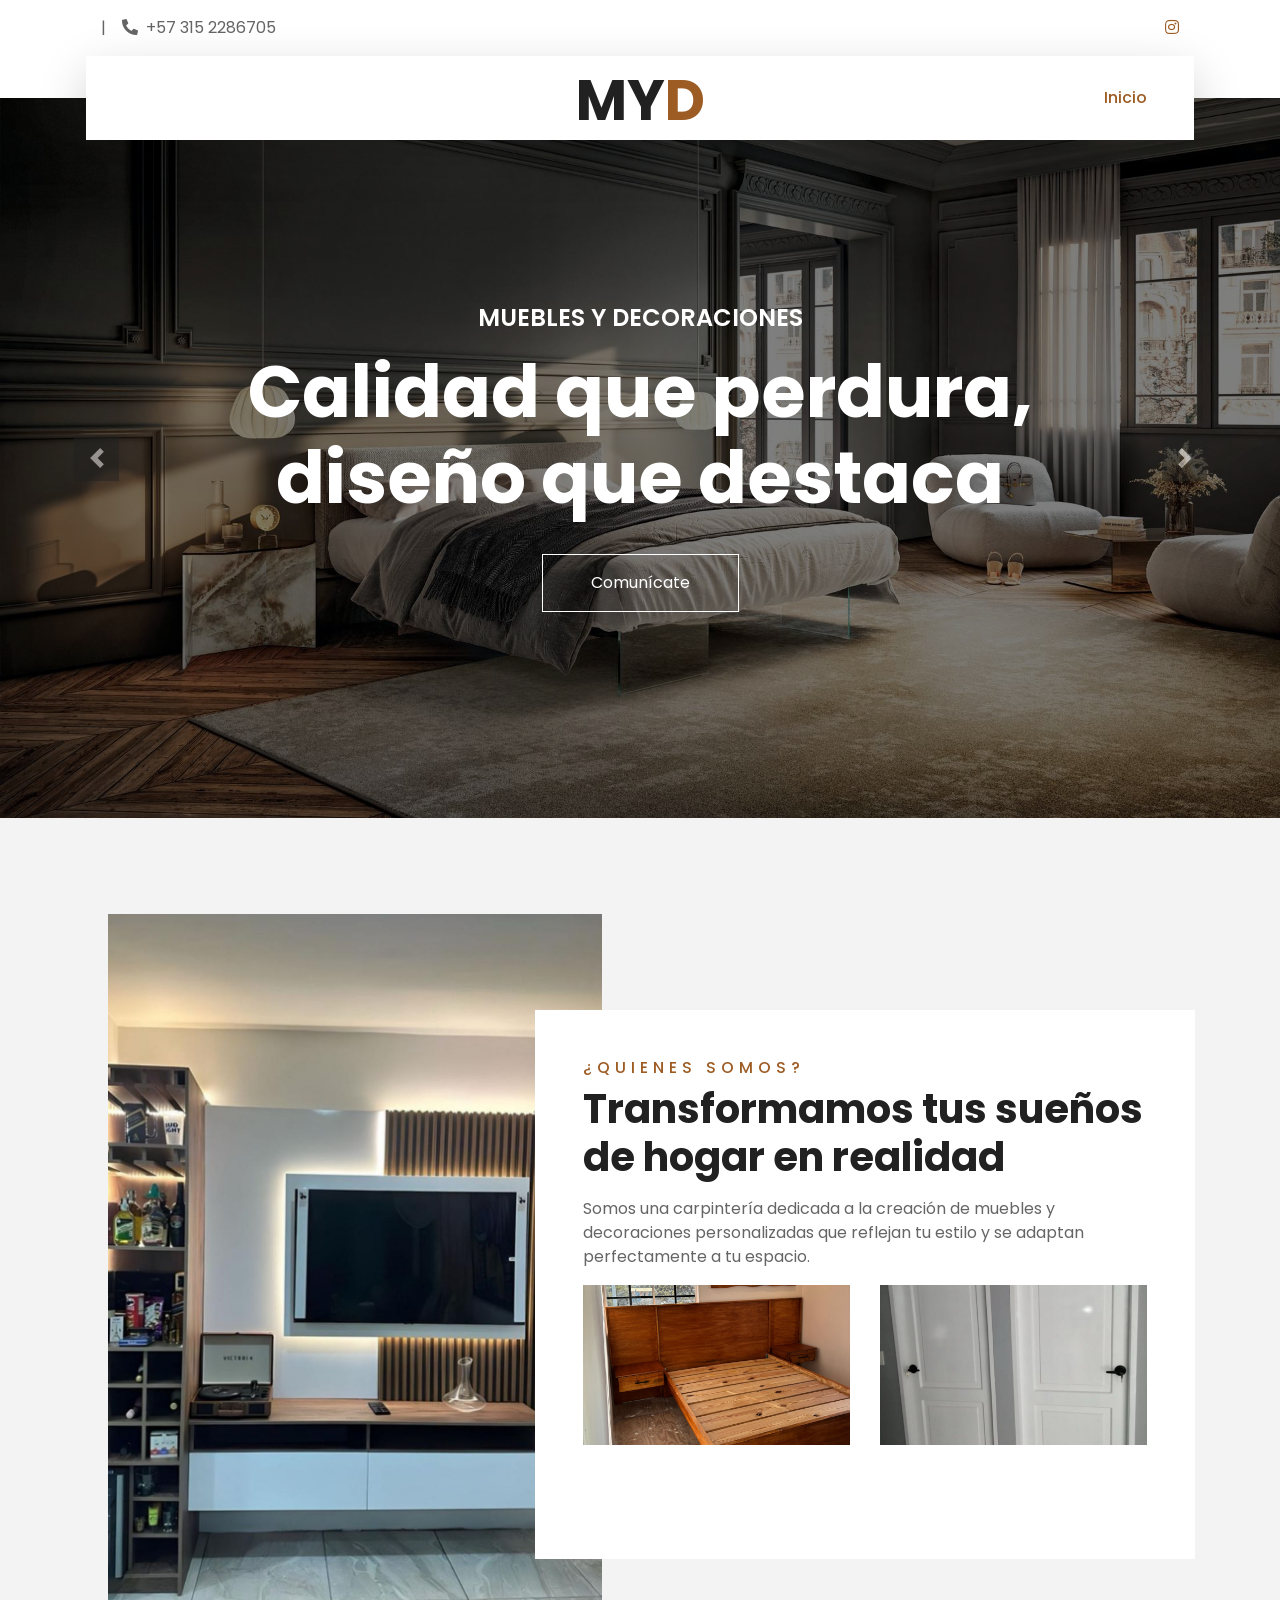
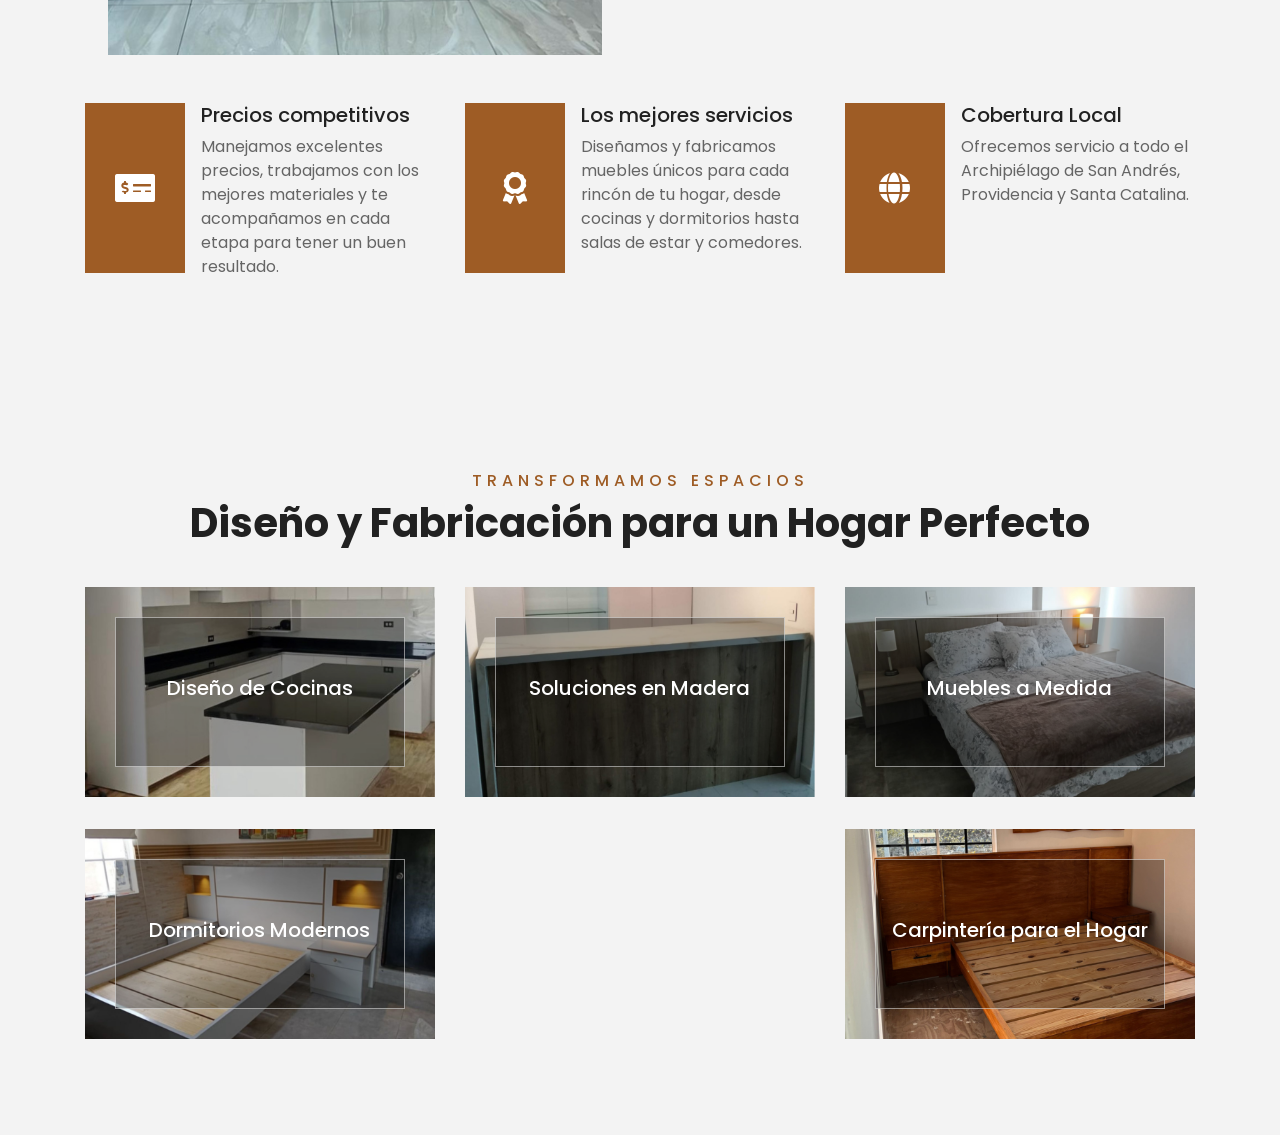
==== index.html @ 84dd13de "Add files via upload Mi web Principal" ====
<!DOCTYPE html>
<html lang="en">

    <head>
        <meta charset="utf-8">
        <title>TRAVELER - Free Travel Website Template</title>
        <meta content="width=device-width, initial-scale=1.0" name="viewport">
        <meta content="Free HTML Templates" name="keywords">
        <meta content="Free HTML Templates" name="description">

        <!-- Favicon -->
        <link href="img/favicon.ico" rel="icon">

        <!-- Google Web Fonts -->
        <link rel="preconnect" href="https://fonts.gstatic.com">
        <link href="https://fonts.googleapis.com/css2?family=Poppins:wght@400;500;600;700&display=swap" rel="stylesheet"> 

        <!-- Font Awesome -->
        <link href="https://cdnjs.cloudflare.com/ajax/libs/font-awesome/5.10.0/css/all.min.css" rel="stylesheet">

        <!-- Libraries Stylesheet -->
        <link href="lib/owlcarousel/assets/owl.carousel.min.css" rel="stylesheet">
        <link href="lib/tempusdominus/css/tempusdominus-bootstrap-4.min.css" rel="stylesheet" />

        <!-- Customized Bootstrap Stylesheet -->
        <link href="css/style.css" rel="stylesheet">
    </head>

    <body>
        <!-- Topbar Start -->
        <div class="container-fluid bg-light pt-3 d-none d-lg-block">
            <div class="container">
                <div class="row">
                    <div class="col-lg-6 text-center text-lg-left mb-2 mb-lg-0">
                        <div class="d-inline-flex align-items-center">

                            <p class="text-body px-3">|</p>
                            <p><i class="fa fa-phone-alt mr-2"></i>+57 315 2286705</p>
                        </div>
                    </div>
                    <div class="col-lg-6 text-center text-lg-right">
                        <div class="d-inline-flex align-items-center">
                            <!--                        <a class="text-primary px-3" href="">
                                                        <i class="fab fa-facebook-f"></i>
                                                    </a>-->
                            <!--                        <a class="text-primary px-3" href="">
                                                        <i class="fab fa-twitter"></i>
                                                    </a>
                                                    <a class="text-primary px-3" href="">
                                                        <i class="fab fa-linkedin-in"></i>
                                                    </a>-->
                            <a class="text-primary px-3" href="https://www.instagram.com/mueblesydec_sai?igsh=bmRlYWdtY3Bsd3Iy">
                                <i class="fab fa-instagram"></i>
                            </a>
                            <!--                        <a class="text-primary pl-3" href="">
                                                        <i class="fab fa-youtube"></i>
                                                    </a>-->
                        </div>
                    </div>
                </div>
            </div>
        </div>
        <!-- Topbar End -->


        <!-- Navbar Start -->
        <div class="container-fluid position-relative nav-bar p-0">
            <div class="container-lg position-relative p-0 px-lg-3" style="z-index: 9;">
                <nav class="navbar navbar-expand-lg bg-light navbar-light shadow-lg py-3 py-lg-0 pl-3 pl-lg-5">
                    <a href="" class="navbar-brand">
                        <h1 class="m-0 text-primary" style="position: absolute; top: 11px; left: 50%; transform: translateX(-50%); font-size: 3.5rem;"><span class="text-dark">MY</span>D</h1>       
                    </a>
                    <button type="button" class="navbar-toggler" data-toggle="collapse" data-target="#navbarCollapse">
                        <span class="navbar-toggler-icon"></span>
                    </button>
                    <div class="collapse navbar-collapse justify-content-between px-3" id="navbarCollapse">
                        <div class="navbar-nav ml-auto py-0">
                            <a href="index.html" class="nav-item nav-link active">Inicio</a>
                            <!--                            <a href="about.html" class="nav-item nav-link">¿Quienes somos?</a>
                                                        <a href="service.html" class="nav-item nav-link">Services</a>
                                                        <a href="package.html" class="nav-item nav-link">Tour Packages</a>
                                                        <div class="nav-item dropdown">
                                                            <a href="#" class="nav-link dropdown-toggle" data-toggle="dropdown">Pages</a>
                                                            <div class="dropdown-menu border-0 rounded-0 m-0">
                                                                <a href="blog.html" class="dropdown-item">Blog Grid</a>
                                                                <a href="single.html" class="dropdown-item">Blog Detail</a>
                                                                <a href="destination.html" class="dropdown-item">Destination</a>
                                                                <a href="guide.html" class="dropdown-item">Travel Guides</a>
                                                                <a href="testimonial.html" class="dropdown-item">Testimonial</a>
                                                        </div>
                                                        <a href="contact.html" class="nav-item nav-link">Contact</a>-->
                        </div>
                    </div>
            </div>
        </nav>
    </div>
</div>
<!-- Navbar End -->


<!-- Carousel Start -->
<div class="container-fluid p-0">
    <div id="header-carousel" class="carousel slide" data-ride="carousel">
        <div class="carousel-inner">
            <div class="carousel-item active">
                <img class="w-100" src="img/carousel-1.jpeg" alt="Image">
                <div class="carousel-caption d-flex flex-column align-items-center justify-content-center">
                    <div class="p-3" style="max-width: 900px;">
                        <h4 class="text-white text-uppercase mb-md-3">Muebles y Decoraciones</h4>
                        <h1 class="display-3 text-white mb-md-4">Calidad que perdura, diseño que destaca</h1>
                        <a href="tel:+573152286705" class="btn btn-primary py-md-3 px-md-5 mt-2" 
                           style="background-color: transparent; border-color: white; color: white;"
                           onmouseover="this.style.backgroundColor = 'white'; this.style.color = 'black';" 
                           onmouseout="this.style.backgroundColor = 'transparent'; this.style.color = 'white';">
                            Comunícate
                        </a>

                    </div> 
                </div>
            </div>
            <div class="carousel-item">
                <img class="w-100" src="img/carousel-2.jpeg" alt="Image">
                <div class="carousel-caption d-flex flex-column align-items-center justify-content-center">
                    <div class="p-3" style="max-width: 900px;">
                        <h4 class="text-white text-uppercase mb-md-3">Muebles y Decoraciones</h4>
                        <h1 class="display-3 text-white mb-md-4">Donde el confort y el estilo se encuentran.</h1>
                        <a href="tel:+573152286705" class="btn btn-primary py-md-3 px-md-5 mt-2" 
                           style="background-color: transparent; border-color: white; color: white;"
                           onmouseover="this.style.backgroundColor = 'white'; this.style.color = 'black';" 
                           onmouseout="this.style.backgroundColor = 'transparent'; this.style.color = 'white';">
                            Comunícate
                        </a>

                    </div>
                </div>
            </div>
        </div>
        <a class="carousel-control-prev" href="#header-carousel" data-slide="prev">
            <div class="btn btn-dark" style="width: 45px; height: 45px;">
                <span class="carousel-control-prev-icon mb-n2"></span>
            </div>
        </a>
        <a class="carousel-control-next" href="#header-carousel" data-slide="next">
            <div class="btn btn-dark" style="width: 45px; height: 45px;">
                <span class="carousel-control-next-icon mb-n2"></span>
            </div>
        </a>
    </div>
</div>
<!-- Carousel End -->


<!-- Booking Start -->

<!-- Booking End -->

<!-- About Start -->
<div class="container-fluid py-5">
    <div class="container pt-5">
        <div class="row">
            <div class="col-lg-6" style="min-height: 500px;">
                <div class="position-relative h-100">
                    <img class="position-absolute w-100 h-100" src="img/aboutMY.jpg" style="object-fit: contain;">
                </div>
            </div>
            <div class="col-lg-6 pt-5 pb-lg-5">
                <div class="about-text bg-white p-4 p-lg-5 my-lg-5">
                    <h6 class="text-primary text-uppercase" style="letter-spacing: 5px;">¿Quienes somos?</h6>
                    <h1 class="mb-3">Transformamos tus sueños de hogar en realidad</h1>
                    <p>Somos una carpintería dedicada a la creación de muebles y decoraciones personalizadas 
                        que reflejan tu estilo y se adaptan perfectamente a tu espacio.</p>
                    <div class="row mb-4">
                        <div class="col-6">
                            <img class="img-fluid" src="img/aboutMY-1.png" alt="">
                        </div>
                        <div class="col-6">
                            <img class="img-fluid" src="img/aboutMy-2.png" alt="">
                        </div>
                    </div>
                    <a href="" class="btn btn-primary mt-1">Book Now</a>
                </div>
            </div>
        </div>
    </div>
</div>
<!-- About End -->


<!-- Feature Start -->
<div class="container-fluid pb-5">
    <div class="container pb-5">
        <div class="row">
            <div class="col-md-4">
                <div class="d-flex mb-4 mb-lg-0">
                    <div class="d-flex flex-shrink-0 align-items-center justify-content-center bg-primary mr-3" style="height: 170px; width: 100px; background-color: #9e5c25">
                        <i class="fa fa-2x fa-money-check-alt text-white"></i>
                    </div>
                    <div class="d-flex flex-column">
                        <h5 class="">Precios competitivos</h5>
                        <p class="m-0">Manejamos excelentes precios, trabajamos con los mejores materiales y te acompañamos en cada etapa para tener un buen resultado.</p>
                    </div>
                </div>
            </div>
            <div class="col-md-4">
                <div class="d-flex mb-4 mb-lg-0">
                    <div class="d-flex flex-shrink-0 align-items-center justify-content-center bg-primary mr-3" style="height: 170px; width: 100px;">
                        <i class="fa fa-2x fa-award text-white"></i>
                    </div>
                    <div class="d-flex flex-column">
                        <h5 class="">Los mejores servicios</h5>
                        <p class="m-0">Diseñamos y fabricamos muebles únicos para cada rincón de tu hogar, desde cocinas y dormitorios hasta salas de estar y comedores.</p>
                    </div>
                </div>
            </div>
            <div class="col-md-4">
                <div class="d-flex mb-4 mb-lg-0">
                    <div class="d-flex flex-shrink-0 align-items-center justify-content-center bg-primary mr-3" style="height: 170px; width: 100px;">
                        <i class="fa fa-2x fa-globe text-white"></i>
                    </div>
                    <div class="d-flex flex-column">
                        <h5 class="">Cobertura Local</h5>
                        <p class="m-0">Ofrecemos servicio a todo el Archipiélago de San Andrés, Providencia y Santa Catalina.</p>
                    </div>
                </div>
            </div>
        </div>
    </div>
</div>
<!-- Feature End -->


<!-- Destination Start -->
<div class="container-fluid py-5">
    <div class="container pt-5 pb-3">
        <div class="text-center mb-3 pb-3">
            <h6 class="text-primary text-uppercase" style="letter-spacing: 5px;">Transformamos Espacios</h6>
            <h1>Diseño y Fabricación para un Hogar Perfecto</h1>
        </div>
        <div class="row">
            <div class="col-lg-4 col-md-6 mb-4">
                <div class="destination-item position-relative overflow-hidden mb-2">
                    <img class="img-fluid" src="img/trabajo-1.png" alt="">
                    <a class="destination-overlay text-white text-decoration-none">
                        <h5 class="text-white">Diseño de Cocinas</h5>
                       
                    </a>
                </div>
            </div>
            <div class="col-lg-4 col-md-6 mb-4">
                <div class="destination-item position-relative overflow-hidden mb-2">
                    <img class="img-fluid" src="img/trabajo-2.png" alt="">
                    <a class="destination-overlay text-white text-decoration-none">
                        <h5 class="text-white">Soluciones en Madera</h5>
                        
                    </a>
                </div>
            </div>
            <div class="col-lg-4 col-md-6 mb-4">
                <div class="destination-item position-relative overflow-hidden mb-2">
                    <img class="img-fluid" src="img/trabajo-3.png" alt="">
                    <a class="destination-overlay text-white text-decoration-none">
                        <h5 class="text-white">Muebles a Medida</h5>
                        
                    </a>
                </div>
            </div>
            <div class="col-lg-4 col-md-6 mb-4">
                <div class="destination-item position-relative overflow-hidden mb-2">
                    <img class="img-fluid" src="img/trabajo-4.png" alt="">
                    <a class="destination-overlay text-white text-decoration-none" >
                        <h5 class="text-white">Dormitorios Modernos</h5>
                        
                    </a>
                </div>
            </div>
            <div class="col-lg-4 col-md-6 mb-4">
                <div class="destination-item position-relative overflow-hidden mb-2">
                    <img class="img-fluid" src="img/trabajo-5.png" alt="">
                    <a class="destination-overlay text-white text-decoration-none" href="">
                        <span>100 Cities</span>
                    </a>
                </div>
            </div>
            <div class="col-lg-4 col-md-6 mb-4">
                <div class="destination-item position-relative overflow-hidden mb-2">
                    <img class="img-fluid" src="img/aboutMY-1.png" alt="">
                    <a class="destination-overlay text-white text-decoration-none">
                        <h5 class="text-white">Carpintería para el Hogar</h5>
                        
                    </a>
                </div>
            </div>
        </div>
    </div>
</div>
<!-- Destination Start -->


<!-- Service Start -->
<!--        <div class="container-fluid py-5">
            <div class="container pt-5 pb-3">
                <div class="text-center mb-3 pb-3">
                    <h6 class="text-primary text-uppercase" style="letter-spacing: 5px;">Services</h6>
                    <h1>Tours & Travel Services</h1>
                </div>
                <div class="row">
                    <div class="col-lg-4 col-md-6 mb-4">
                        <div class="service-item bg-white text-center mb-2 py-5 px-4">
                            <i class="fa fa-2x fa-route mx-auto mb-4"></i>
                            <h5 class="mb-2">Travel Guide</h5>
                            <p class="m-0">Justo sit justo eos amet tempor amet clita amet ipsum eos elitr. Amet lorem est amet labore</p>
                        </div>
                    </div>
                    <div class="col-lg-4 col-md-6 mb-4">
                        <div class="service-item bg-white text-center mb-2 py-5 px-4">
                            <i class="fa fa-2x fa-ticket-alt mx-auto mb-4"></i>
                            <h5 class="mb-2">Ticket Booking</h5>
                            <p class="m-0">Justo sit justo eos amet tempor amet clita amet ipsum eos elitr. Amet lorem est amet labore</p>
                        </div>
                    </div>
                    <div class="col-lg-4 col-md-6 mb-4">
                        <div class="service-item bg-white text-center mb-2 py-5 px-4">
                            <i class="fa fa-2x fa-hotel mx-auto mb-4"></i>
                            <h5 class="mb-2">Hotel Booking</h5>
                            <p class="m-0">Justo sit justo eos amet tempor amet clita amet ipsum eos elitr. Amet lorem est amet labore</p>
                        </div>
                    </div>
                </div>
            </div>
        </div>
         Service End 


         Packages Start 
        <div class="container-fluid py-5">
            <div class="container pt-5 pb-3">
                <div class="text-center mb-3 pb-3">
                    <h6 class="text-primary text-uppercase" style="letter-spacing: 5px;">Packages</h6>
                    <h1>Pefect Tour Packages</h1>
                </div>
                <div class="row">
                    <div class="col-lg-4 col-md-6 mb-4">
                        <div class="package-item bg-white mb-2">
                            <img class="img-fluid" src="img/package-1.jpg" alt="">
                            <div class="p-4">
                                <div class="d-flex justify-content-between mb-3">
                                    <small class="m-0"><i class="fa fa-map-marker-alt text-primary mr-2"></i>Thailand</small>
                                    <small class="m-0"><i class="fa fa-calendar-alt text-primary mr-2"></i>3 days</small>
                                    <small class="m-0"><i class="fa fa-user text-primary mr-2"></i>2 Person</small>
                                </div>
                                <a class="h5 text-decoration-none" href="">Discover amazing places of the world with us</a>
                                <div class="border-top mt-4 pt-4">
                                    <div class="d-flex justify-content-between">
                                        <h6 class="m-0"><i class="fa fa-star text-primary mr-2"></i>4.5 <small>(250)</small></h6>
                                        <h5 class="m-0">$350</h5>
                                    </div>
                                </div>
                            </div>
                        </div>
                    </div>
                    <div class="col-lg-4 col-md-6 mb-4">
                        <div class="package-item bg-white mb-2">
                            <img class="img-fluid" src="img/package-2.jpg" alt="">
                            <div class="p-4">
                                <div class="d-flex justify-content-between mb-3">
                                    <small class="m-0"><i class="fa fa-map-marker-alt text-primary mr-2"></i>Thailand</small>
                                    <small class="m-0"><i class="fa fa-calendar-alt text-primary mr-2"></i>3 days</small>
                                    <small class="m-0"><i class="fa fa-user text-primary mr-2"></i>2 Person</small>
                                </div>
                                <a class="h5 text-decoration-none" href="">Discover amazing places of the world with us</a>
                                <div class="border-top mt-4 pt-4">
                                    <div class="d-flex justify-content-between">
                                        <h6 class="m-0"><i class="fa fa-star text-primary mr-2"></i>4.5 <small>(250)</small></h6>
                                        <h5 class="m-0">$350</h5>
                                    </div>
                                </div>
                            </div>
                        </div>
                    </div>
                    <div class="col-lg-4 col-md-6 mb-4">
                        <div class="package-item bg-white mb-2">
                            <img class="img-fluid" src="img/package-3.jpg" alt="">
                            <div class="p-4">
                                <div class="d-flex justify-content-between mb-3">
                                    <small class="m-0"><i class="fa fa-map-marker-alt text-primary mr-2"></i>Thailand</small>
                                    <small class="m-0"><i class="fa fa-calendar-alt text-primary mr-2"></i>3 days</small>
                                    <small class="m-0"><i class="fa fa-user text-primary mr-2"></i>2 Person</small>
                                </div>
                                <a class="h5 text-decoration-none" href="">Discover amazing places of the world with us</a>
                                <div class="border-top mt-4 pt-4">
                                    <div class="d-flex justify-content-between">
                                        <h6 class="m-0"><i class="fa fa-star text-primary mr-2"></i>4.5 <small>(250)</small></h6>
                                        <h5 class="m-0">$350</h5>
                                    </div>
                                </div>
                            </div>
                        </div>
                    </div>
                    <div class="col-lg-4 col-md-6 mb-4">
                        <div class="package-item bg-white mb-2">
                            <img class="img-fluid" src="img/package-4.jpg" alt="">
                            <div class="p-4">
                                <div class="d-flex justify-content-between mb-3">
                                    <small class="m-0"><i class="fa fa-map-marker-alt text-primary mr-2"></i>Thailand</small>
                                    <small class="m-0"><i class="fa fa-calendar-alt text-primary mr-2"></i>3 days</small>
                                    <small class="m-0"><i class="fa fa-user text-primary mr-2"></i>2 Person</small>
                                </div>
                                <a class="h5 text-decoration-none" href="">Discover amazing places of the world with us</a>
                                <div class="border-top mt-4 pt-4">
                                    <div class="d-flex justify-content-between">
                                        <h6 class="m-0"><i class="fa fa-star text-primary mr-2"></i>4.5 <small>(250)</small></h6>
                                        <h5 class="m-0">$350</h5>
                                    </div>
                                </div>
                            </div>
                        </div>
                    </div>
                    <div class="col-lg-4 col-md-6 mb-4">
                        <div class="package-item bg-white mb-2">
                            <img class="img-fluid" src="img/package-5.jpg" alt="">
                            <div class="p-4">
                                <div class="d-flex justify-content-between mb-3">
                                    <small class="m-0"><i class="fa fa-map-marker-alt text-primary mr-2"></i>Thailand</small>
                                    <small class="m-0"><i class="fa fa-calendar-alt text-primary mr-2"></i>3 days</small>
                                    <small class="m-0"><i class="fa fa-user text-primary mr-2"></i>2 Person</small>
                                </div>
                                <a class="h5 text-decoration-none" href="">Discover amazing places of the world with us</a>
                                <div class="border-top mt-4 pt-4">
                                    <div class="d-flex justify-content-between">
                                        <h6 class="m-0"><i class="fa fa-star text-primary mr-2"></i>4.5 <small>(250)</small></h6>
                                        <h5 class="m-0">$350</h5>
                                    </div>
                                </div>
                            </div>
                        </div>
                    </div>
                    <div class="col-lg-4 col-md-6 mb-4">
                        <div class="package-item bg-white mb-2">
                            <img class="img-fluid" src="img/package-6.jpg" alt="">
                            <div class="p-4">
                                <div class="d-flex justify-content-between mb-3">
                                    <small class="m-0"><i class="fa fa-map-marker-alt text-primary mr-2"></i>Thailand</small>
                                    <small class="m-0"><i class="fa fa-calendar-alt text-primary mr-2"></i>3 days</small>
                                    <small class="m-0"><i class="fa fa-user text-primary mr-2"></i>2 Person</small>
                                </div>
                                <a class="h5 text-decoration-none" href="">Discover amazing places of the world with us</a>
                                <div class="border-top mt-4 pt-4">
                                    <div class="d-flex justify-content-between">
                                        <h6 class="m-0"><i class="fa fa-star text-primary mr-2"></i>4.5 <small>(250)</small></h6>
                                        <h5 class="m-0">$350</h5>
                                    </div>
                                </div>
                            </div>
                        </div>
                    </div>
                </div>
            </div>
        </div>
         Packages End 


         Registration Start 
        <div class="container-fluid bg-registration py-5" style="margin: 90px 0;">
            <div class="container py-5">
                <div class="row align-items-center">
                    <div class="col-lg-7 mb-5 mb-lg-0">
                        <div class="mb-4">
                            <h6 class="text-primary text-uppercase" style="letter-spacing: 5px;">Mega Offer</h6>
                            <h1 class="text-white"><span class="text-primary">30% OFF</span> For Honeymoon</h1>
                        </div>
                        <p class="text-white">Invidunt lorem justo sanctus clita. Erat lorem labore ea, justo dolor lorem ipsum ut sed eos,
                            ipsum et dolor kasd sit ea justo. Erat justo sed sed diam. Ea et erat ut sed diam sea ipsum est
                            dolor</p>
                        <ul class="list-inline text-white m-0">
                            <li class="py-2"><i class="fa fa-check text-primary mr-3"></i>Labore eos amet dolor amet diam</li>
                            <li class="py-2"><i class="fa fa-check text-primary mr-3"></i>Etsea et sit dolor amet ipsum</li>
                            <li class="py-2"><i class="fa fa-check text-primary mr-3"></i>Diam dolor diam elitripsum vero.</li>
                        </ul>
                    </div>
                    <div class="col-lg-5">
                        <div class="card border-0">
                            <div class="card-header bg-primary text-center p-4">
                                <h1 class="text-white m-0">Sign Up Now</h1>
                            </div>
                            <div class="card-body rounded-bottom bg-white p-5">
                                <form>
                                    <div class="form-group">
                                        <input type="text" class="form-control p-4" placeholder="Your name" required="required" />
                                    </div>
                                    <div class="form-group">
                                        <input type="email" class="form-control p-4" placeholder="Your email" required="required" />
                                    </div>
                                    <div class="form-group">
                                        <select class="custom-select px-4" style="height: 47px;">
                                            <option selected>Select a destination</option>
                                            <option value="1">destination 1</option>
                                            <option value="2">destination 1</option>
                                            <option value="3">destination 1</option>
                                        </select>
                                    </div>
                                    <div>
                                        <button class="btn btn-primary btn-block py-3" type="submit">Sign Up Now</button>
                                    </div>
                                </form>
                            </div>
                        </div>
                    </div>
                </div>
            </div>
        </div>
         Registration End 


         Team Start 
        <div class="container-fluid py-5">
            <div class="container pt-5 pb-3">
                <div class="text-center mb-3 pb-3">
                    <h6 class="text-primary text-uppercase" style="letter-spacing: 5px;">Guides</h6>
                    <h1>Our Travel Guides</h1>
                </div>
                <div class="row">
                    <div class="col-lg-3 col-md-4 col-sm-6 pb-2">
                        <div class="team-item bg-white mb-4">
                            <div class="team-img position-relative overflow-hidden">
                                <img class="img-fluid w-100" src="img/team-1.jpg" alt="">
                                <div class="team-social">
                                    <a class="btn btn-outline-primary btn-square" href=""><i class="fab fa-twitter"></i></a>
                                    <a class="btn btn-outline-primary btn-square" href=""><i class="fab fa-facebook-f"></i></a>
                                    <a class="btn btn-outline-primary btn-square" href=""><i class="fab fa-instagram"></i></a>
                                    <a class="btn btn-outline-primary btn-square" href=""><i class="fab fa-linkedin-in"></i></a>
                                </div>
                            </div>
                            <div class="text-center py-4">
                                <h5 class="text-truncate">Guide Name</h5>
                                <p class="m-0">Designation</p>
                            </div>
                        </div>
                    </div>
                    <div class="col-lg-3 col-md-4 col-sm-6 pb-2">
                        <div class="team-item bg-white mb-4">
                            <div class="team-img position-relative overflow-hidden">
                                <img class="img-fluid w-100" src="img/team-2.jpg" alt="">
                                <div class="team-social">
                                    <a class="btn btn-outline-primary btn-square" href=""><i class="fab fa-twitter"></i></a>
                                    <a class="btn btn-outline-primary btn-square" href=""><i class="fab fa-facebook-f"></i></a>
                                    <a class="btn btn-outline-primary btn-square" href=""><i class="fab fa-instagram"></i></a>
                                    <a class="btn btn-outline-primary btn-square" href=""><i class="fab fa-linkedin-in"></i></a>
                                </div>
                            </div>
                            <div class="text-center py-4">
                                <h5 class="text-truncate">Guide Name</h5>
                                <p class="m-0">Designation</p>
                            </div>
                        </div>
                    </div>
                    <div class="col-lg-3 col-md-4 col-sm-6 pb-2">
                        <div class="team-item bg-white mb-4">
                            <div class="team-img position-relative overflow-hidden">
                                <img class="img-fluid w-100" src="img/team-3.jpg" alt="">
                                <div class="team-social">
                                    <a class="btn btn-outline-primary btn-square" href=""><i class="fab fa-twitter"></i></a>
                                    <a class="btn btn-outline-primary btn-square" href=""><i class="fab fa-facebook-f"></i></a>
                                    <a class="btn btn-outline-primary btn-square" href=""><i class="fab fa-instagram"></i></a>
                                    <a class="btn btn-outline-primary btn-square" href=""><i class="fab fa-linkedin-in"></i></a>
                                </div>
                            </div>
                            <div class="text-center py-4">
                                <h5 class="text-truncate">Guide Name</h5>
                                <p class="m-0">Designation</p>
                            </div>
                        </div>
                    </div>
                    <div class="col-lg-3 col-md-4 col-sm-6 pb-2">
                        <div class="team-item bg-white mb-4">
                            <div class="team-img position-relative overflow-hidden">
                                <img class="img-fluid w-100" src="img/team-4.jpg" alt="">
                                <div class="team-social">
                                    <a class="btn btn-outline-primary btn-square" href=""><i class="fab fa-twitter"></i></a>
                                    <a class="btn btn-outline-primary btn-square" href=""><i class="fab fa-facebook-f"></i></a>
                                    <a class="btn btn-outline-primary btn-square" href=""><i class="fab fa-instagram"></i></a>
                                    <a class="btn btn-outline-primary btn-square" href=""><i class="fab fa-linkedin-in"></i></a>
                                </div>
                            </div>
                            <div class="text-center py-4">
                                <h5 class="text-truncate">Guide Name</h5>
                                <p class="m-0">Designation</p>
                            </div>
                        </div>
                    </div>
                </div>
            </div>
        </div>
         Team End 


         Testimonial Start 
        <div class="container-fluid py-5">
            <div class="container py-5">
                <div class="text-center mb-3 pb-3">
                    <h6 class="text-primary text-uppercase" style="letter-spacing: 5px;">Testimonial</h6>
                    <h1>What Say Our Clients</h1>
                </div>
                <div class="owl-carousel testimonial-carousel">
                    <div class="text-center pb-4">
                        <img class="img-fluid mx-auto" src="img/testimonial-1.jpg" style="width: 100px; height: 100px;" >
                        <div class="testimonial-text bg-white p-4 mt-n5">
                            <p class="mt-5">Dolor et eos labore, stet justo sed est sed. Diam sed sed dolor stet amet eirmod eos labore diam
                            </p>
                            <h5 class="text-truncate">Client Name</h5>
                            <span>Profession</span>
                        </div>
                    </div>
                    <div class="text-center">
                        <img class="img-fluid mx-auto" src="img/testimonial-2.jpg" style="width: 100px; height: 100px;" >
                        <div class="testimonial-text bg-white p-4 mt-n5">
                            <p class="mt-5">Dolor et eos labore, stet justo sed est sed. Diam sed sed dolor stet amet eirmod eos labore diam
                            </p>
                            <h5 class="text-truncate">Client Name</h5>
                            <span>Profession</span>
                        </div>
                    </div>
                    <div class="text-center">
                        <img class="img-fluid mx-auto" src="img/testimonial-3.jpg" style="width: 100px; height: 100px;" >
                        <div class="testimonial-text bg-white p-4 mt-n5">
                            <p class="mt-5">Dolor et eos labore, stet justo sed est sed. Diam sed sed dolor stet amet eirmod eos labore diam
                            </p>
                            <h5 class="text-truncate">Client Name</h5>
                            <span>Profession</span>
                        </div>
                    </div>
                    <div class="text-center">
                        <img class="img-fluid mx-auto" src="img/testimonial-4.jpg" style="width: 100px; height: 100px;" >
                        <div class="testimonial-text bg-white p-4 mt-n5">
                            <p class="mt-5">Dolor et eos labore, stet justo sed est sed. Diam sed sed dolor stet amet eirmod eos labore diam
                            </p>
                            <h5 class="text-truncate">Client Name</h5>
                            <span>Profession</span>
                        </div>
                    </div>
                </div>
            </div>
        </div>
         Testimonial End 


         Blog Start 
        <div class="container-fluid py-5">
            <div class="container pt-5 pb-3">
                <div class="text-center mb-3 pb-3">
                    <h6 class="text-primary text-uppercase" style="letter-spacing: 5px;">Our Blog</h6>
                    <h1>Latest From Our Blog</h1>
                </div>
                <div class="row pb-3">
                    <div class="col-lg-4 col-md-6 mb-4 pb-2">
                        <div class="blog-item">
                            <div class="position-relative">
                                <img class="img-fluid w-100" src="img/blog-1.jpg" alt="">
                                <div class="blog-date">
                                    <h6 class="font-weight-bold mb-n1">01</h6>
                                    <small class="text-white text-uppercase">Jan</small>
                                </div>
                            </div>
                            <div class="bg-white p-4">
                                <div class="d-flex mb-2">
                                    <a class="text-primary text-uppercase text-decoration-none" href="">Admin</a>
                                    <span class="text-primary px-2">|</span>
                                    <a class="text-primary text-uppercase text-decoration-none" href="">Tours & Travel</a>
                                </div>
                                <a class="h5 m-0 text-decoration-none" href="">Dolor justo sea kasd lorem clita justo diam amet</a>
                            </div>
                        </div>
                    </div>
                    <div class="col-lg-4 col-md-6 mb-4 pb-2">
                        <div class="blog-item">
                            <div class="position-relative">
                                <img class="img-fluid w-100" src="img/blog-2.jpg" alt="">
                                <div class="blog-date">
                                    <h6 class="font-weight-bold mb-n1">01</h6>
                                    <small class="text-white text-uppercase">Jan</small>
                                </div>
                            </div>
                            <div class="bg-white p-4">
                                <div class="d-flex mb-2">
                                    <a class="text-primary text-uppercase text-decoration-none" href="">Admin</a>
                                    <span class="text-primary px-2">|</span>
                                    <a class="text-primary text-uppercase text-decoration-none" href="">Tours & Travel</a>
                                </div>
                                <a class="h5 m-0 text-decoration-none" href="">Dolor justo sea kasd lorem clita justo diam amet</a>
                            </div>
                        </div>
                    </div>
                    <div class="col-lg-4 col-md-6 mb-4 pb-2">
                        <div class="blog-item">
                            <div class="position-relative">
                                <img class="img-fluid w-100" src="img/blog-3.jpg" alt="">
                                <div class="blog-date">
                                    <h6 class="font-weight-bold mb-n1">01</h6>
                                    <small class="text-white text-uppercase">Jan</small>
                                </div>
                            </div>
                            <div class="bg-white p-4">
                                <div class="d-flex mb-2">
                                    <a class="text-primary text-uppercase text-decoration-none" href="">Admin</a>
                                    <span class="text-primary px-2">|</span>
                                    <a class="text-primary text-uppercase text-decoration-none" href="">Tours & Travel</a>
                                </div>
                                <a class="h5 m-0 text-decoration-none" href="">Dolor justo sea kasd lorem clita justo diam amet</a>
                            </div>
                        </div>
                    </div>
                </div>
            </div>
        </div>
         Blog End 


         Footer Start 
        <div class="container-fluid bg-dark text-white-50 py-5 px-sm-3 px-lg-5" style="margin-top: 90px;">
            <div class="row pt-5">
                <div class="col-lg-3 col-md-6 mb-5">
                    <a href="" class="navbar-brand">
                        <h1 class="text-primary"><span class="text-white">TRAVEL</span>ER</h1>
                    </a>
                    <p>Sed ipsum clita tempor ipsum ipsum amet sit ipsum lorem amet labore rebum lorem ipsum dolor. No sed vero lorem dolor dolor</p>
                    <h6 class="text-white text-uppercase mt-4 mb-3" style="letter-spacing: 5px;">Follow Us</h6>
                    <div class="d-flex justify-content-start">
                        <a class="btn btn-outline-primary btn-square mr-2" href="#"><i class="fab fa-twitter"></i></a>
                        <a class="btn btn-outline-primary btn-square mr-2" href="#"><i class="fab fa-facebook-f"></i></a>
                        <a class="btn btn-outline-primary btn-square mr-2" href="#"><i class="fab fa-linkedin-in"></i></a>
                        <a class="btn btn-outline-primary btn-square" href="#"><i class="fab fa-instagram"></i></a>
                    </div>
                </div>
                <div class="col-lg-3 col-md-6 mb-5">
                    <h5 class="text-white text-uppercase mb-4" style="letter-spacing: 5px;">Our Services</h5>
                    <div class="d-flex flex-column justify-content-start">
                        <a class="text-white-50 mb-2" href="#"><i class="fa fa-angle-right mr-2"></i>About</a>
                        <a class="text-white-50 mb-2" href="#"><i class="fa fa-angle-right mr-2"></i>Destination</a>
                        <a class="text-white-50 mb-2" href="#"><i class="fa fa-angle-right mr-2"></i>Services</a>
                        <a class="text-white-50 mb-2" href="#"><i class="fa fa-angle-right mr-2"></i>Packages</a>
                        <a class="text-white-50 mb-2" href="#"><i class="fa fa-angle-right mr-2"></i>Guides</a>
                        <a class="text-white-50 mb-2" href="#"><i class="fa fa-angle-right mr-2"></i>Testimonial</a>
                        <a class="text-white-50" href="#"><i class="fa fa-angle-right mr-2"></i>Blog</a>
                    </div>-->
<!--                </div>
                <div class="col-lg-3 col-md-6 mb-5">
                    <h5 class="text-white text-uppercase mb-4" style="letter-spacing: 5px;">Usefull Links</h5>
                    <div class="d-flex flex-column justify-content-start">
                        <a class="text-white-50 mb-2" href="#"><i class="fa fa-angle-right mr-2"></i>About</a>
                        <a class="text-white-50 mb-2" href="#"><i class="fa fa-angle-right mr-2"></i>Destination</a>
                        <a class="text-white-50 mb-2" href="#"><i class="fa fa-angle-right mr-2"></i>Services</a>
                        <a class="text-white-50 mb-2" href="#"><i class="fa fa-angle-right mr-2"></i>Packages</a>
                        <a class="text-white-50 mb-2" href="#"><i class="fa fa-angle-right mr-2"></i>Guides</a>
                        <a class="text-white-50 mb-2" href="#"><i class="fa fa-angle-right mr-2"></i>Testimonial</a>
                        <a class="text-white-50" href="#"><i class="fa fa-angle-right mr-2"></i>Blog</a>
                    </div>
                </div>-->
<!--                <div class="col-lg-3 col-md-6 mb-5">
                    <h5 class="text-white text-uppercase mb-4" style="letter-spacing: 5px;">Contact Us</h5>
                    <p><i class="fa fa-map-marker-alt mr-2"></i>123 Street, New York, USA</p>
                    <p><i class="fa fa-phone-alt mr-2"></i>+012 345 67890</p>
                    <p><i class="fa fa-envelope mr-2"></i>info@example.com</p>
                    <h6 class="text-white text-uppercase mt-4 mb-3" style="letter-spacing: 5px;">Newsletter</h6>
                    <div class="w-100">
                        <div class="input-group">
                            <input type="text" class="form-control border-light" style="padding: 25px;" placeholder="Your Email">
                            <div class="input-group-append">
                                <button class="btn btn-primary px-3">Sign Up</button>
                            </div>
                        </div>
                    </div>
                </div>
            </div>
        </div>
        <div class="container-fluid bg-dark text-white border-top py-4 px-sm-3 px-md-5" style="border-color: rgba(256, 256, 256, .1) !important;">
            <div class="row">
                <div class="col-lg-6 text-center text-md-left mb-3 mb-md-0">
                    <p class="m-0 text-white-50">Copyright &copy; <a href="#">Domain</a>. All Rights Reserved.</a>
                    </p>
                </div>
                <div class="col-lg-6 text-center text-md-right">
                    <p class="m-0 text-white-50">Designed by <a href="https://htmlcodex.com">HTML Codex</a>
                    </p>
                </div>
            </div>
        </div>
         Footer End 


         Back to Top 
        <a href="#" class="btn btn-lg btn-primary btn-lg-square back-to-top"><i class="fa fa-angle-double-up"></i></a>-->


<!-- JavaScript Libraries -->
<script src="https://code.jquery.com/jquery-3.4.1.min.js"></script>
<script src="https://stackpath.bootstrapcdn.com/bootstrap/4.4.1/js/bootstrap.bundle.min.js"></script>
<script src="lib/easing/easing.min.js"></script>
<script src="lib/owlcarousel/owl.carousel.min.js"></script>
<script src="lib/tempusdominus/js/moment.min.js"></script>
<script src="lib/tempusdominus/js/moment-timezone.min.js"></script>
<script src="lib/tempusdominus/js/tempusdominus-bootstrap-4.min.js"></script>

<!-- Contact Javascript File -->
<script src="mail/jqBootstrapValidation.min.js"></script>
<script src="mail/contact.js"></script>

<!-- Template Javascript -->
<script src="js/main.js"></script>
</body>

</html>
---- css/style.css ----
/******* Bootstrap Theming ********/
/*!
 * Bootstrap v4.5.3 (https://getbootstrap.com/)
 * Copyright 2011-2020 The Bootstrap Authors
 * Copyright 2011-2020 Twitter, Inc.
 * Licensed under MIT (https://github.com/twbs/bootstrap/blob/main/LICENSE)
 */
:root {
  --blue: #007bff;
  --indigo: #6610f2;
  --purple: #6f42c1;
  --pink: #e83e8c;
  --red: #dc3545;
  --orange: #fd7e14;
  --yellow: #ffc107;
  --green: #28a745;
  --teal: #20c997;
  --cyan: #17a2b8;
  --white: #fff;
  --gray: #6c757d;
  --gray-dark: #343a40;
  --primary: #7AB730;
  --secondary: #f4faec;
  --success: #28a745;
  --info: #17a2b8;
  --warning: #ffc107;
  --danger: #dc3545;
  --light: #FFFFFF;
  --dark: #212121;
  --breakpoint-xs: 0;
  --breakpoint-sm: 576px;
  --breakpoint-md: 768px;
  --breakpoint-lg: 992px;
  --breakpoint-xl: 1200px;
  --font-family-sans-serif: "Poppins", sans-serif;
  --font-family-monospace: SFMono-Regular, Menlo, Monaco, Consolas, "Liberation Mono", "Courier New", monospace;
}

*,
*::before,
*::after {
  box-sizing: border-box;
}

html {
  font-family: sans-serif;
  line-height: 1.15;
  -webkit-text-size-adjust: 100%;
  -webkit-tap-highlight-color: rgba(0, 0, 0, 0);
}

article, aside, figcaption, figure, footer, header, hgroup, main, nav, section {
  display: block;
}

body {
  margin: 0;
  font-family: "Poppins", sans-serif;
  font-size: 1rem;
  font-weight: 400;
  line-height: 1.5;
  color: #656565;
  text-align: left;
  background-color: #F3F3F3;
}

[tabindex="-1"]:focus:not(:focus-visible) {
  outline: 0 !important;
}

hr {
  box-sizing: content-box;
  height: 0;
  overflow: visible;
}

h1, h2, h3, h4, h5, h6 {
  margin-top: 0;
  margin-bottom: 0.5rem;
}

p {
  margin-top: 0;
  margin-bottom: 1rem;
}

abbr[title],
abbr[data-original-title] {
  text-decoration: underline;
  text-decoration: underline dotted;
  cursor: help;
  border-bottom: 0;
  text-decoration-skip-ink: none;
}

address {
  margin-bottom: 1rem;
  font-style: normal;
  line-height: inherit;
}

ol,
ul,
dl {
  margin-top: 0;
  margin-bottom: 1rem;
}

ol ol,
ul ul,
ol ul,
ul ol {
  margin-bottom: 0;
}

dt {
  font-weight: 700;
}

dd {
  margin-bottom: .5rem;
  margin-left: 0;
}

blockquote {
  margin: 0 0 1rem;
}

b,
strong {
  font-weight: bolder;
}

small {
  font-size: 80%;
}

sub,
sup {
  position: relative;
  font-size: 75%;
  line-height: 0;
  vertical-align: baseline;
}

sub {
  bottom: -.25em;
}

sup {
  top: -.5em;
}

a {
  color: #7AB730;
  text-decoration: none;
  background-color: transparent;
}

a:hover {
  color: #527a20;
  text-decoration: underline;
}

a:not([href]):not([class]) {
  color: inherit;
  text-decoration: none;
}

a:not([href]):not([class]):hover {
  color: inherit;
  text-decoration: none;
}

pre,
code,
kbd,
samp {
  font-family: SFMono-Regular, Menlo, Monaco, Consolas, "Liberation Mono", "Courier New", monospace;
  font-size: 1em;
}

pre {
  margin-top: 0;
  margin-bottom: 1rem;
  overflow: auto;
  -ms-overflow-style: scrollbar;
}

figure {
  margin: 0 0 1rem;
}

img {
  vertical-align: middle;
  border-style: none;
}

svg {
  overflow: hidden;
  vertical-align: middle;
}

table {
  border-collapse: collapse;
}

caption {
  padding-top: 0.75rem;
  padding-bottom: 0.75rem;
  color: #6c757d;
  text-align: left;
  caption-side: bottom;
}

th {
  text-align: inherit;
  text-align: -webkit-match-parent;
}

label {
  display: inline-block;
  margin-bottom: 0.5rem;
}

button {
  border-radius: 0;
}

button:focus {
  outline: 1px dotted;
  outline: 5px auto -webkit-focus-ring-color;
}

input,
button,
select,
optgroup,
textarea {
  margin: 0;
  font-family: inherit;
  font-size: inherit;
  line-height: inherit;
}

button,
input {
  overflow: visible;
}

button,
select {
  text-transform: none;
}

[role="button"] {
  cursor: pointer;
}

select {
  word-wrap: normal;
}

button,
[type="button"],
[type="reset"],
[type="submit"] {
  -webkit-appearance: button;
}

button:not(:disabled),
[type="button"]:not(:disabled),
[type="reset"]:not(:disabled),
[type="submit"]:not(:disabled) {
  cursor: pointer;
}

button::-moz-focus-inner,
[type="button"]::-moz-focus-inner,
[type="reset"]::-moz-focus-inner,
[type="submit"]::-moz-focus-inner {
  padding: 0;
  border-style: none;
}

input[type="radio"],
input[type="checkbox"] {
  box-sizing: border-box;
  padding: 0;
}

textarea {
  overflow: auto;
  resize: vertical;
}

fieldset {
  min-width: 0;
  padding: 0;
  margin: 0;
  border: 0;
}

legend {
  display: block;
  width: 100%;
  max-width: 100%;
  padding: 0;
  margin-bottom: .5rem;
  font-size: 1.5rem;
  line-height: inherit;
  color: inherit;
  white-space: normal;
}

@media (max-width: 1200px) {
  legend {
    font-size: calc(1.275rem + 0.3vw) ;
  }
}

progress {
  vertical-align: baseline;
}

[type="number"]::-webkit-inner-spin-button,
[type="number"]::-webkit-outer-spin-button {
  height: auto;
}

[type="search"] {
  outline-offset: -2px;
  -webkit-appearance: none;
}

[type="search"]::-webkit-search-decoration {
  -webkit-appearance: none;
}

::-webkit-file-upload-button {
  font: inherit;
  -webkit-appearance: button;
}

output {
  display: inline-block;
}

summary {
  display: list-item;
  cursor: pointer;
}

template {
  display: none;
}

[hidden] {
  display: none !important;
}

h1, h2, h3, h4, h5, h6,
.h1, .h2, .h3, .h4, .h5, .h6 {
  margin-bottom: 0.5rem;
  font-weight: 500;
  line-height: 1.2;
  color: #212121;
}

h1, .h1 {
  font-size: 2.5rem;
}

@media (max-width: 1200px) {
  h1, .h1 {
    font-size: calc(1.375rem + 1.5vw) ;
  }
}

h2, .h2 {
  font-size: 2rem;
}

@media (max-width: 1200px) {
  h2, .h2 {
    font-size: calc(1.325rem + 0.9vw) ;
  }
}

h3, .h3 {
  font-size: 1.75rem;
}

@media (max-width: 1200px) {
  h3, .h3 {
    font-size: calc(1.3rem + 0.6vw) ;
  }
}

h4, .h4 {
  font-size: 1.5rem;
}

@media (max-width: 1200px) {
  h4, .h4 {
    font-size: calc(1.275rem + 0.3vw) ;
  }
}

h5, .h5 {
  font-size: 1.25rem;
}

h6, .h6 {
  font-size: 1rem;
}

.lead {
  font-size: 1.25rem;
  font-weight: 300;
}

.display-1 {
  font-size: 6rem;
  font-weight: 300;
  line-height: 1.2;
}

@media (max-width: 1200px) {
  .display-1 {
    font-size: calc(1.725rem + 5.7vw) ;
  }
}

.display-2 {
  font-size: 5.5rem;
  font-weight: 300;
  line-height: 1.2;
}

@media (max-width: 1200px) {
  .display-2 {
    font-size: calc(1.675rem + 5.1vw) ;
  }
}

.display-3 {
  font-size: 4.5rem;
  font-weight: 300;
  line-height: 1.2;
}

@media (max-width: 1200px) {
  .display-3 {
    font-size: calc(1.575rem + 3.9vw) ;
  }
}

.display-4 {
  font-size: 3.5rem;
  font-weight: 300;
  line-height: 1.2;
}

@media (max-width: 1200px) {
  .display-4 {
    font-size: calc(1.475rem + 2.7vw) ;
  }
}

hr {
  margin-top: 1rem;
  margin-bottom: 1rem;
  border: 0;
  border-top: 1px solid rgba(0, 0, 0, 0.1);
}

small,
.small {
  font-size: 80%;
  font-weight: 400;
}

mark,
.mark {
  padding: 0.2em;
  background-color: #fcf8e3;
}

.list-unstyled {
  padding-left: 0;
  list-style: none;
}

.list-inline {
  padding-left: 0;
  list-style: none;
}

.list-inline-item {
  display: inline-block;
}

.list-inline-item:not(:last-child) {
  margin-right: 0.5rem;
}

.initialism {
  font-size: 90%;
  text-transform: uppercase;
}

.blockquote {
  margin-bottom: 1rem;
  font-size: 1.25rem;
}

.blockquote-footer {
  display: block;
  font-size: 80%;
  color: #6c757d;
}

.blockquote-footer::before {
  content: "\2014\00A0";
}

.img-fluid {
  max-width: 100%;
  height: auto;
}

.img-thumbnail {
  padding: 0.25rem;
  background-color: #F3F3F3;
  border: 1px solid #dee2e6;
  max-width: 100%;
  height: auto;
}

.figure {
  display: inline-block;
}

.figure-img {
  margin-bottom: 0.5rem;
  line-height: 1;
}

.figure-caption {
  font-size: 90%;
  color: #6c757d;
}

code {
  font-size: 87.5%;
  color: #e83e8c;
  word-wrap: break-word;
}

a > code {
  color: inherit;
}

kbd {
  padding: 0.2rem 0.4rem;
  font-size: 87.5%;
  color: #fff;
  background-color: #212529;
}

kbd kbd {
  padding: 0;
  font-size: 100%;
  font-weight: 700;
}

pre {
  display: block;
  font-size: 87.5%;
  color: #212529;
}

pre code {
  font-size: inherit;
  color: inherit;
  word-break: normal;
}

.pre-scrollable {
  max-height: 340px;
  overflow-y: scroll;
}

.container,
.container-fluid,
.container-sm,
.container-md,
.container-lg,
.container-xl {
  width: 100%;
  padding-right: 15px;
  padding-left: 15px;
  margin-right: auto;
  margin-left: auto;
}

@media (min-width: 576px) {
  .container, .container-sm {
    max-width: 540px;
  }
}

@media (min-width: 768px) {
  .container, .container-sm, .container-md {
    max-width: 720px;
  }
}

@media (min-width: 992px) {
  .container, .container-sm, .container-md, .container-lg {
    max-width: 960px;
  }
}

@media (min-width: 1200px) {
  .container, .container-sm, .container-md, .container-lg, .container-xl {
    max-width: 1140px;
  }
}

.row {
  display: flex;
  flex-wrap: wrap;
  margin-right: -15px;
  margin-left: -15px;
}

.no-gutters {
  margin-right: 0;
  margin-left: 0;
}

.no-gutters > .col,
.no-gutters > [class*="col-"] {
  padding-right: 0;
  padding-left: 0;
}

.col-1, .col-2, .col-3, .col-4, .col-5, .col-6, .col-7, .col-8, .col-9, .col-10, .col-11, .col-12, .col,
.col-auto, .col-sm-1, .col-sm-2, .col-sm-3, .col-sm-4, .col-sm-5, .col-sm-6, .col-sm-7, .col-sm-8, .col-sm-9, .col-sm-10, .col-sm-11, .col-sm-12, .col-sm,
.col-sm-auto, .col-md-1, .col-md-2, .col-md-3, .col-md-4, .col-md-5, .col-md-6, .col-md-7, .col-md-8, .col-md-9, .col-md-10, .col-md-11, .col-md-12, .col-md,
.col-md-auto, .col-lg-1, .col-lg-2, .col-lg-3, .col-lg-4, .col-lg-5, .col-lg-6, .col-lg-7, .col-lg-8, .col-lg-9, .col-lg-10, .col-lg-11, .col-lg-12, .col-lg,
.col-lg-auto, .col-xl-1, .col-xl-2, .col-xl-3, .col-xl-4, .col-xl-5, .col-xl-6, .col-xl-7, .col-xl-8, .col-xl-9, .col-xl-10, .col-xl-11, .col-xl-12, .col-xl,
.col-xl-auto {
  position: relative;
  width: 100%;
  padding-right: 15px;
  padding-left: 15px;
}

.col {
  flex-basis: 0;
  flex-grow: 1;
  max-width: 100%;
}

.row-cols-1 > * {
  flex: 0 0 100%;
  max-width: 100%;
}

.row-cols-2 > * {
  flex: 0 0 50%;
  max-width: 50%;
}

.row-cols-3 > * {
  flex: 0 0 33.33333%;
  max-width: 33.33333%;
}

.row-cols-4 > * {
  flex: 0 0 25%;
  max-width: 25%;
}

.row-cols-5 > * {
  flex: 0 0 20%;
  max-width: 20%;
}

.row-cols-6 > * {
  flex: 0 0 16.66667%;
  max-width: 16.66667%;
}

.col-auto {
  flex: 0 0 auto;
  width: auto;
  max-width: 100%;
}

.col-1 {
  flex: 0 0 8.33333%;
  max-width: 8.33333%;
}

.col-2 {
  flex: 0 0 16.66667%;
  max-width: 16.66667%;
}

.col-3 {
  flex: 0 0 25%;
  max-width: 25%;
}

.col-4 {
  flex: 0 0 33.33333%;
  max-width: 33.33333%;
}

.col-5 {
  flex: 0 0 41.66667%;
  max-width: 41.66667%;
}

.col-6 {
  flex: 0 0 50%;
  max-width: 50%;
}

.col-7 {
  flex: 0 0 58.33333%;
  max-width: 58.33333%;
}

.col-8 {
  flex: 0 0 66.66667%;
  max-width: 66.66667%;
}

.col-9 {
  flex: 0 0 75%;
  max-width: 75%;
}

.col-10 {
  flex: 0 0 83.33333%;
  max-width: 83.33333%;
}

.col-11 {
  flex: 0 0 91.66667%;
  max-width: 91.66667%;
}

.col-12 {
  flex: 0 0 100%;
  max-width: 100%;
}

.order-first {
  order: -1;
}

.order-last {
  order: 13;
}

.order-0 {
  order: 0;
}

.order-1 {
  order: 1;
}

.order-2 {
  order: 2;
}

.order-3 {
  order: 3;
}

.order-4 {
  order: 4;
}

.order-5 {
  order: 5;
}

.order-6 {
  order: 6;
}

.order-7 {
  order: 7;
}

.order-8 {
  order: 8;
}

.order-9 {
  order: 9;
}

.order-10 {
  order: 10;
}

.order-11 {
  order: 11;
}

.order-12 {
  order: 12;
}

.offset-1 {
  margin-left: 8.33333%;
}

.offset-2 {
  margin-left: 16.66667%;
}

.offset-3 {
  margin-left: 25%;
}

.offset-4 {
  margin-left: 33.33333%;
}

.offset-5 {
  margin-left: 41.66667%;
}

.offset-6 {
  margin-left: 50%;
}

.offset-7 {
  margin-left: 58.33333%;
}

.offset-8 {
  margin-left: 66.66667%;
}

.offset-9 {
  margin-left: 75%;
}

.offset-10 {
  margin-left: 83.33333%;
}

.offset-11 {
  margin-left: 91.66667%;
}

@media (min-width: 576px) {
  .col-sm {
    flex-basis: 0;
    flex-grow: 1;
    max-width: 100%;
  }
  .row-cols-sm-1 > * {
    flex: 0 0 100%;
    max-width: 100%;
  }
  .row-cols-sm-2 > * {
    flex: 0 0 50%;
    max-width: 50%;
  }
  .row-cols-sm-3 > * {
    flex: 0 0 33.33333%;
    max-width: 33.33333%;
  }
  .row-cols-sm-4 > * {
    flex: 0 0 25%;
    max-width: 25%;
  }
  .row-cols-sm-5 > * {
    flex: 0 0 20%;
    max-width: 20%;
  }
  .row-cols-sm-6 > * {
    flex: 0 0 16.66667%;
    max-width: 16.66667%;
  }
  .col-sm-auto {
    flex: 0 0 auto;
    width: auto;
    max-width: 100%;
  }
  .col-sm-1 {
    flex: 0 0 8.33333%;
    max-width: 8.33333%;
  }
  .col-sm-2 {
    flex: 0 0 16.66667%;
    max-width: 16.66667%;
  }
  .col-sm-3 {
    flex: 0 0 25%;
    max-width: 25%;
  }
  .col-sm-4 {
    flex: 0 0 33.33333%;
    max-width: 33.33333%;
  }
  .col-sm-5 {
    flex: 0 0 41.66667%;
    max-width: 41.66667%;
  }
  .col-sm-6 {
    flex: 0 0 50%;
    max-width: 50%;
  }
  .col-sm-7 {
    flex: 0 0 58.33333%;
    max-width: 58.33333%;
  }
  .col-sm-8 {
    flex: 0 0 66.66667%;
    max-width: 66.66667%;
  }
  .col-sm-9 {
    flex: 0 0 75%;
    max-width: 75%;
  }
  .col-sm-10 {
    flex: 0 0 83.33333%;
    max-width: 83.33333%;
  }
  .col-sm-11 {
    flex: 0 0 91.66667%;
    max-width: 91.66667%;
  }
  .col-sm-12 {
    flex: 0 0 100%;
    max-width: 100%;
  }
  .order-sm-first {
    order: -1;
  }
  .order-sm-last {
    order: 13;
  }
  .order-sm-0 {
    order: 0;
  }
  .order-sm-1 {
    order: 1;
  }
  .order-sm-2 {
    order: 2;
  }
  .order-sm-3 {
    order: 3;
  }
  .order-sm-4 {
    order: 4;
  }
  .order-sm-5 {
    order: 5;
  }
  .order-sm-6 {
    order: 6;
  }
  .order-sm-7 {
    order: 7;
  }
  .order-sm-8 {
    order: 8;
  }
  .order-sm-9 {
    order: 9;
  }
  .order-sm-10 {
    order: 10;
  }
  .order-sm-11 {
    order: 11;
  }
  .order-sm-12 {
    order: 12;
  }
  .offset-sm-0 {
    margin-left: 0;
  }
  .offset-sm-1 {
    margin-left: 8.33333%;
  }
  .offset-sm-2 {
    margin-left: 16.66667%;
  }
  .offset-sm-3 {
    margin-left: 25%;
  }
  .offset-sm-4 {
    margin-left: 33.33333%;
  }
  .offset-sm-5 {
    margin-left: 41.66667%;
  }
  .offset-sm-6 {
    margin-left: 50%;
  }
  .offset-sm-7 {
    margin-left: 58.33333%;
  }
  .offset-sm-8 {
    margin-left: 66.66667%;
  }
  .offset-sm-9 {
    margin-left: 75%;
  }
  .offset-sm-10 {
    margin-left: 83.33333%;
  }
  .offset-sm-11 {
    margin-left: 91.66667%;
  }
}

@media (min-width: 768px) {
  .col-md {
    flex-basis: 0;
    flex-grow: 1;
    max-width: 100%;
  }
  .row-cols-md-1 > * {
    flex: 0 0 100%;
    max-width: 100%;
  }
  .row-cols-md-2 > * {
    flex: 0 0 50%;
    max-width: 50%;
  }
  .row-cols-md-3 > * {
    flex: 0 0 33.33333%;
    max-width: 33.33333%;
  }
  .row-cols-md-4 > * {
    flex: 0 0 25%;
    max-width: 25%;
  }
  .row-cols-md-5 > * {
    flex: 0 0 20%;
    max-width: 20%;
  }
  .row-cols-md-6 > * {
    flex: 0 0 16.66667%;
    max-width: 16.66667%;
  }
  .col-md-auto {
    flex: 0 0 auto;
    width: auto;
    max-width: 100%;
  }
  .col-md-1 {
    flex: 0 0 8.33333%;
    max-width: 8.33333%;
  }
  .col-md-2 {
    flex: 0 0 16.66667%;
    max-width: 16.66667%;
  }
  .col-md-3 {
    flex: 0 0 25%;
    max-width: 25%;
  }
  .col-md-4 {
    flex: 0 0 33.33333%;
    max-width: 33.33333%;
  }
  .col-md-5 {
    flex: 0 0 41.66667%;
    max-width: 41.66667%;
  }
  .col-md-6 {
    flex: 0 0 50%;
    max-width: 50%;
  }
  .col-md-7 {
    flex: 0 0 58.33333%;
    max-width: 58.33333%;
  }
  .col-md-8 {
    flex: 0 0 66.66667%;
    max-width: 66.66667%;
  }
  .col-md-9 {
    flex: 0 0 75%;
    max-width: 75%;
  }
  .col-md-10 {
    flex: 0 0 83.33333%;
    max-width: 83.33333%;
  }
  .col-md-11 {
    flex: 0 0 91.66667%;
    max-width: 91.66667%;
  }
  .col-md-12 {
    flex: 0 0 100%;
    max-width: 100%;
  }
  .order-md-first {
    order: -1;
  }
  .order-md-last {
    order: 13;
  }
  .order-md-0 {
    order: 0;
  }
  .order-md-1 {
    order: 1;
  }
  .order-md-2 {
    order: 2;
  }
  .order-md-3 {
    order: 3;
  }
  .order-md-4 {
    order: 4;
  }
  .order-md-5 {
    order: 5;
  }
  .order-md-6 {
    order: 6;
  }
  .order-md-7 {
    order: 7;
  }
  .order-md-8 {
    order: 8;
  }
  .order-md-9 {
    order: 9;
  }
  .order-md-10 {
    order: 10;
  }
  .order-md-11 {
    order: 11;
  }
  .order-md-12 {
    order: 12;
  }
  .offset-md-0 {
    margin-left: 0;
  }
  .offset-md-1 {
    margin-left: 8.33333%;
  }
  .offset-md-2 {
    margin-left: 16.66667%;
  }
  .offset-md-3 {
    margin-left: 25%;
  }
  .offset-md-4 {
    margin-left: 33.33333%;
  }
  .offset-md-5 {
    margin-left: 41.66667%;
  }
  .offset-md-6 {
    margin-left: 50%;
  }
  .offset-md-7 {
    margin-left: 58.33333%;
  }
  .offset-md-8 {
    margin-left: 66.66667%;
  }
  .offset-md-9 {
    margin-left: 75%;
  }
  .offset-md-10 {
    margin-left: 83.33333%;
  }
  .offset-md-11 {
    margin-left: 91.66667%;
  }
}

@media (min-width: 992px) {
  .col-lg {
    flex-basis: 0;
    flex-grow: 1;
    max-width: 100%;
  }
  .row-cols-lg-1 > * {
    flex: 0 0 100%;
    max-width: 100%;
  }
  .row-cols-lg-2 > * {
    flex: 0 0 50%;
    max-width: 50%;
  }
  .row-cols-lg-3 > * {
    flex: 0 0 33.33333%;
    max-width: 33.33333%;
  }
  .row-cols-lg-4 > * {
    flex: 0 0 25%;
    max-width: 25%;
  }
  .row-cols-lg-5 > * {
    flex: 0 0 20%;
    max-width: 20%;
  }
  .row-cols-lg-6 > * {
    flex: 0 0 16.66667%;
    max-width: 16.66667%;
  }
  .col-lg-auto {
    flex: 0 0 auto;
    width: auto;
    max-width: 100%;
  }
  .col-lg-1 {
    flex: 0 0 8.33333%;
    max-width: 8.33333%;
  }
  .col-lg-2 {
    flex: 0 0 16.66667%;
    max-width: 16.66667%;
  }
  .col-lg-3 {
    flex: 0 0 25%;
    max-width: 25%;
  }
  .col-lg-4 {
    flex: 0 0 33.33333%;
    max-width: 33.33333%;
  }
  .col-lg-5 {
    flex: 0 0 41.66667%;
    max-width: 41.66667%;
  }
  .col-lg-6 {
    flex: 0 0 50%;
    max-width: 50%;
  }
  .col-lg-7 {
    flex: 0 0 58.33333%;
    max-width: 58.33333%;
  }
  .col-lg-8 {
    flex: 0 0 66.66667%;
    max-width: 66.66667%;
  }
  .col-lg-9 {
    flex: 0 0 75%;
    max-width: 75%;
  }
  .col-lg-10 {
    flex: 0 0 83.33333%;
    max-width: 83.33333%;
  }
  .col-lg-11 {
    flex: 0 0 91.66667%;
    max-width: 91.66667%;
  }
  .col-lg-12 {
    flex: 0 0 100%;
    max-width: 100%;
  }
  .order-lg-first {
    order: -1;
  }
  .order-lg-last {
    order: 13;
  }
  .order-lg-0 {
    order: 0;
  }
  .order-lg-1 {
    order: 1;
  }
  .order-lg-2 {
    order: 2;
  }
  .order-lg-3 {
    order: 3;
  }
  .order-lg-4 {
    order: 4;
  }
  .order-lg-5 {
    order: 5;
  }
  .order-lg-6 {
    order: 6;
  }
  .order-lg-7 {
    order: 7;
  }
  .order-lg-8 {
    order: 8;
  }
  .order-lg-9 {
    order: 9;
  }
  .order-lg-10 {
    order: 10;
  }
  .order-lg-11 {
    order: 11;
  }
  .order-lg-12 {
    order: 12;
  }
  .offset-lg-0 {
    margin-left: 0;
  }
  .offset-lg-1 {
    margin-left: 8.33333%;
  }
  .offset-lg-2 {
    margin-left: 16.66667%;
  }
  .offset-lg-3 {
    margin-left: 25%;
  }
  .offset-lg-4 {
    margin-left: 33.33333%;
  }
  .offset-lg-5 {
    margin-left: 41.66667%;
  }
  .offset-lg-6 {
    margin-left: 50%;
  }
  .offset-lg-7 {
    margin-left: 58.33333%;
  }
  .offset-lg-8 {
    margin-left: 66.66667%;
  }
  .offset-lg-9 {
    margin-left: 75%;
  }
  .offset-lg-10 {
    margin-left: 83.33333%;
  }
  .offset-lg-11 {
    margin-left: 91.66667%;
  }
}

@media (min-width: 1200px) {
  .col-xl {
    flex-basis: 0;
    flex-grow: 1;
    max-width: 100%;
  }
  .row-cols-xl-1 > * {
    flex: 0 0 100%;
    max-width: 100%;
  }
  .row-cols-xl-2 > * {
    flex: 0 0 50%;
    max-width: 50%;
  }
  .row-cols-xl-3 > * {
    flex: 0 0 33.33333%;
    max-width: 33.33333%;
  }
  .row-cols-xl-4 > * {
    flex: 0 0 25%;
    max-width: 25%;
  }
  .row-cols-xl-5 > * {
    flex: 0 0 20%;
    max-width: 20%;
  }
  .row-cols-xl-6 > * {
    flex: 0 0 16.66667%;
    max-width: 16.66667%;
  }
  .col-xl-auto {
    flex: 0 0 auto;
    width: auto;
    max-width: 100%;
  }
  .col-xl-1 {
    flex: 0 0 8.33333%;
    max-width: 8.33333%;
  }
  .col-xl-2 {
    flex: 0 0 16.66667%;
    max-width: 16.66667%;
  }
  .col-xl-3 {
    flex: 0 0 25%;
    max-width: 25%;
  }
  .col-xl-4 {
    flex: 0 0 33.33333%;
    max-width: 33.33333%;
  }
  .col-xl-5 {
    flex: 0 0 41.66667%;
    max-width: 41.66667%;
  }
  .col-xl-6 {
    flex: 0 0 50%;
    max-width: 50%;
  }
  .col-xl-7 {
    flex: 0 0 58.33333%;
    max-width: 58.33333%;
  }
  .col-xl-8 {
    flex: 0 0 66.66667%;
    max-width: 66.66667%;
  }
  .col-xl-9 {
    flex: 0 0 75%;
    max-width: 75%;
  }
  .col-xl-10 {
    flex: 0 0 83.33333%;
    max-width: 83.33333%;
  }
  .col-xl-11 {
    flex: 0 0 91.66667%;
    max-width: 91.66667%;
  }
  .col-xl-12 {
    flex: 0 0 100%;
    max-width: 100%;
  }
  .order-xl-first {
    order: -1;
  }
  .order-xl-last {
    order: 13;
  }
  .order-xl-0 {
    order: 0;
  }
  .order-xl-1 {
    order: 1;
  }
  .order-xl-2 {
    order: 2;
  }
  .order-xl-3 {
    order: 3;
  }
  .order-xl-4 {
    order: 4;
  }
  .order-xl-5 {
    order: 5;
  }
  .order-xl-6 {
    order: 6;
  }
  .order-xl-7 {
    order: 7;
  }
  .order-xl-8 {
    order: 8;
  }
  .order-xl-9 {
    order: 9;
  }
  .order-xl-10 {
    order: 10;
  }
  .order-xl-11 {
    order: 11;
  }
  .order-xl-12 {
    order: 12;
  }
  .offset-xl-0 {
    margin-left: 0;
  }
  .offset-xl-1 {
    margin-left: 8.33333%;
  }
  .offset-xl-2 {
    margin-left: 16.66667%;
  }
  .offset-xl-3 {
    margin-left: 25%;
  }
  .offset-xl-4 {
    margin-left: 33.33333%;
  }
  .offset-xl-5 {
    margin-left: 41.66667%;
  }
  .offset-xl-6 {
    margin-left: 50%;
  }
  .offset-xl-7 {
    margin-left: 58.33333%;
  }
  .offset-xl-8 {
    margin-left: 66.66667%;
  }
  .offset-xl-9 {
    margin-left: 75%;
  }
  .offset-xl-10 {
    margin-left: 83.33333%;
  }
  .offset-xl-11 {
    margin-left: 91.66667%;
  }
}

.table {
  width: 100%;
  margin-bottom: 1rem;
  color: #656565;
}

.table th,
.table td {
  padding: 0.75rem;
  vertical-align: top;
  border-top: 1px solid #dee2e6;
}

.table thead th {
  vertical-align: bottom;
  border-bottom: 2px solid #dee2e6;
}

.table tbody + tbody {
  border-top: 2px solid #dee2e6;
}

.table-sm th,
.table-sm td {
  padding: 0.3rem;
}

.table-bordered {
  border: 1px solid #dee2e6;
}

.table-bordered th,
.table-bordered td {
  border: 1px solid #dee2e6;
}

.table-bordered thead th,
.table-bordered thead td {
  border-bottom-width: 2px;
}

.table-borderless th,
.table-borderless td,
.table-borderless thead th,
.table-borderless tbody + tbody {
  border: 0;
}

.table-striped tbody tr:nth-of-type(odd) {
  background-color: rgba(0, 0, 0, 0.05);
}

.table-hover tbody tr:hover {
  color: #656565;
  background-color: rgba(0, 0, 0, 0.075);
}

.table-primary,
.table-primary > th,
.table-primary > td {
  background-color: #daebc5;
}

.table-primary th,
.table-primary td,
.table-primary thead th,
.table-primary tbody + tbody {
  border-color: #bada93;
}

.table-hover .table-primary:hover {
  background-color: #cee4b2;
}

.table-hover .table-primary:hover > td,
.table-hover .table-primary:hover > th {
  background-color: #cee4b2;
}

.table-secondary,
.table-secondary > th,
.table-secondary > td {
  background-color: #fcfefa;
}

.table-secondary th,
.table-secondary td,
.table-secondary thead th,
.table-secondary tbody + tbody {
  border-color: #f9fcf5;
}

.table-hover .table-secondary:hover {
  background-color: #effae5;
}

.table-hover .table-secondary:hover > td,
.table-hover .table-secondary:hover > th {
  background-color: #effae5;
}

.table-success,
.table-success > th,
.table-success > td {
  background-color: #c3e6cb;
}

.table-success th,
.table-success td,
.table-success thead th,
.table-success tbody + tbody {
  border-color: #8fd19e;
}

.table-hover .table-success:hover {
  background-color: #b1dfbb;
}

.table-hover .table-success:hover > td,
.table-hover .table-success:hover > th {
  background-color: #b1dfbb;
}

.table-info,
.table-info > th,
.table-info > td {
  background-color: #bee5eb;
}

.table-info th,
.table-info td,
.table-info thead th,
.table-info tbody + tbody {
  border-color: #86cfda;
}

.table-hover .table-info:hover {
  background-color: #abdde5;
}

.table-hover .table-info:hover > td,
.table-hover .table-info:hover > th {
  background-color: #abdde5;
}

.table-warning,
.table-warning > th,
.table-warning > td {
  background-color: #ffeeba;
}

.table-warning th,
.table-warning td,
.table-warning thead th,
.table-warning tbody + tbody {
  border-color: #ffdf7e;
}

.table-hover .table-warning:hover {
  background-color: #ffe8a1;
}

.table-hover .table-warning:hover > td,
.table-hover .table-warning:hover > th {
  background-color: #ffe8a1;
}

.table-danger,
.table-danger > th,
.table-danger > td {
  background-color: #f5c6cb;
}

.table-danger th,
.table-danger td,
.table-danger thead th,
.table-danger tbody + tbody {
  border-color: #ed969e;
}

.table-hover .table-danger:hover {
  background-color: #f1b0b7;
}

.table-hover .table-danger:hover > td,
.table-hover .table-danger:hover > th {
  background-color: #f1b0b7;
}

.table-light,
.table-light > th,
.table-light > td {
  background-color: white;
}

.table-light th,
.table-light td,
.table-light thead th,
.table-light tbody + tbody {
  border-color: white;
}

.table-hover .table-light:hover {
  background-color: #f2f2f2;
}

.table-hover .table-light:hover > td,
.table-hover .table-light:hover > th {
  background-color: #f2f2f2;
}

.table-dark,
.table-dark > th,
.table-dark > td {
  background-color: #c1c1c1;
}

.table-dark th,
.table-dark td,
.table-dark thead th,
.table-dark tbody + tbody {
  border-color: #8c8c8c;
}

.table-hover .table-dark:hover {
  background-color: #b4b4b4;
}

.table-hover .table-dark:hover > td,
.table-hover .table-dark:hover > th {
  background-color: #b4b4b4;
}

.table-active,
.table-active > th,
.table-active > td {
  background-color: rgba(0, 0, 0, 0.075);
}

.table-hover .table-active:hover {
  background-color: rgba(0, 0, 0, 0.075);
}

.table-hover .table-active:hover > td,
.table-hover .table-active:hover > th {
  background-color: rgba(0, 0, 0, 0.075);
}

.table .thead-dark th {
  color: #fff;
  background-color: #343a40;
  border-color: #454d55;
}

.table .thead-light th {
  color: #495057;
  background-color: #e9ecef;
  border-color: #dee2e6;
}

.table-dark {
  color: #fff;
  background-color: #343a40;
}

.table-dark th,
.table-dark td,
.table-dark thead th {
  border-color: #454d55;
}

.table-dark.table-bordered {
  border: 0;
}

.table-dark.table-striped tbody tr:nth-of-type(odd) {
  background-color: rgba(255, 255, 255, 0.05);
}

.table-dark.table-hover tbody tr:hover {
  color: #fff;
  background-color: rgba(255, 255, 255, 0.075);
}

@media (max-width: 575.98px) {
  .table-responsive-sm {
    display: block;
    width: 100%;
    overflow-x: auto;
    -webkit-overflow-scrolling: touch;
  }
  .table-responsive-sm > .table-bordered {
    border: 0;
  }
}

@media (max-width: 767.98px) {
  .table-responsive-md {
    display: block;
    width: 100%;
    overflow-x: auto;
    -webkit-overflow-scrolling: touch;
  }
  .table-responsive-md > .table-bordered {
    border: 0;
  }
}

@media (max-width: 991.98px) {
  .table-responsive-lg {
    display: block;
    width: 100%;
    overflow-x: auto;
    -webkit-overflow-scrolling: touch;
  }
  .table-responsive-lg > .table-bordered {
    border: 0;
  }
}

@media (max-width: 1199.98px) {
  .table-responsive-xl {
    display: block;
    width: 100%;
    overflow-x: auto;
    -webkit-overflow-scrolling: touch;
  }
  .table-responsive-xl > .table-bordered {
    border: 0;
  }
}

.table-responsive {
  display: block;
  width: 100%;
  overflow-x: auto;
  -webkit-overflow-scrolling: touch;
}

.table-responsive > .table-bordered {
  border: 0;
}

.form-control {
  display: block;
  width: 100%;
  height: calc(1.5em + 0.75rem + 2px);
  padding: 0.375rem 0.75rem;
  font-size: 1rem;
  font-weight: 400;
  line-height: 1.5;
  color: #495057;
  background-color: #fff;
  background-clip: padding-box;
  border: 1px solid #ced4da;
  border-radius: 0;
  transition: border-color 0.15s ease-in-out, box-shadow 0.15s ease-in-out;
}

@media (prefers-reduced-motion: reduce) {
  .form-control {
    transition: none;
  }
}

.form-control::-ms-expand {
  background-color: transparent;
  border: 0;
}

.form-control:-moz-focusring {
  color: transparent;
  text-shadow: 0 0 0 #495057;
}

.form-control:focus {
  color: #495057;
  background-color: #fff;
  border-color: #b8e087;
  outline: 0;
  box-shadow: 0 0 0 0.2rem rgba(122, 183, 48, 0.25);
}

.form-control::placeholder {
  color: #6c757d;
  opacity: 1;
}

.form-control:disabled, .form-control[readonly] {
  background-color: #e9ecef;
  opacity: 1;
}

input[type="date"].form-control,
input[type="time"].form-control,
input[type="datetime-local"].form-control,
input[type="month"].form-control {
  appearance: none;
}

select.form-control:focus::-ms-value {
  color: #495057;
  background-color: #fff;
}

.form-control-file,
.form-control-range {
  display: block;
  width: 100%;
}

.col-form-label {
  padding-top: calc(0.375rem + 1px);
  padding-bottom: calc(0.375rem + 1px);
  margin-bottom: 0;
  font-size: inherit;
  line-height: 1.5;
}

.col-form-label-lg {
  padding-top: calc(0.5rem + 1px);
  padding-bottom: calc(0.5rem + 1px);
  font-size: 1.25rem;
  line-height: 1.5;
}

.col-form-label-sm {
  padding-top: calc(0.25rem + 1px);
  padding-bottom: calc(0.25rem + 1px);
  font-size: 0.875rem;
  line-height: 1.5;
}

.form-control-plaintext {
  display: block;
  width: 100%;
  padding: 0.375rem 0;
  margin-bottom: 0;
  font-size: 1rem;
  line-height: 1.5;
  color: #656565;
  background-color: transparent;
  border: solid transparent;
  border-width: 1px 0;
}

.form-control-plaintext.form-control-sm, .form-control-plaintext.form-control-lg {
  padding-right: 0;
  padding-left: 0;
}

.form-control-sm {
  height: calc(1.5em + 0.5rem + 2px);
  padding: 0.25rem 0.5rem;
  font-size: 0.875rem;
  line-height: 1.5;
}

.form-control-lg {
  height: calc(1.5em + 1rem + 2px);
  padding: 0.5rem 1rem;
  font-size: 1.25rem;
  line-height: 1.5;
}

select.form-control[size], select.form-control[multiple] {
  height: auto;
}

textarea.form-control {
  height: auto;
}

.form-group {
  margin-bottom: 1rem;
}

.form-text {
  display: block;
  margin-top: 0.25rem;
}

.form-row {
  display: flex;
  flex-wrap: wrap;
  margin-right: -5px;
  margin-left: -5px;
}

.form-row > .col,
.form-row > [class*="col-"] {
  padding-right: 5px;
  padding-left: 5px;
}

.form-check {
  position: relative;
  display: block;
  padding-left: 1.25rem;
}

.form-check-input {
  position: absolute;
  margin-top: 0.3rem;
  margin-left: -1.25rem;
}

.form-check-input[disabled] ~ .form-check-label,
.form-check-input:disabled ~ .form-check-label {
  color: #6c757d;
}

.form-check-label {
  margin-bottom: 0;
}

.form-check-inline {
  display: inline-flex;
  align-items: center;
  padding-left: 0;
  margin-right: 0.75rem;
}

.form-check-inline .form-check-input {
  position: static;
  margin-top: 0;
  margin-right: 0.3125rem;
  margin-left: 0;
}

.valid-feedback {
  display: none;
  width: 100%;
  margin-top: 0.25rem;
  font-size: 80%;
  color: #28a745;
}

.valid-tooltip {
  position: absolute;
  top: 100%;
  left: 0;
  z-index: 5;
  display: none;
  max-width: 100%;
  padding: 0.25rem 0.5rem;
  margin-top: .1rem;
  font-size: 0.875rem;
  line-height: 1.5;
  color: #fff;
  background-color: rgba(40, 167, 69, 0.9);
}

.was-validated :valid ~ .valid-feedback,
.was-validated :valid ~ .valid-tooltip,
.is-valid ~ .valid-feedback,
.is-valid ~ .valid-tooltip {
  display: block;
}

.was-validated .form-control:valid, .form-control.is-valid {
  border-color: #28a745;
  padding-right: calc(1.5em + 0.75rem);
  background-image: url("data:image/svg+xml,%3csvg xmlns='http://www.w3.org/2000/svg' width='8' height='8' viewBox='0 0 8 8'%3e%3cpath fill='%2328a745' d='M2.3 6.73L.6 4.53c-.4-1.04.46-1.4 1.1-.8l1.1 1.4 3.4-3.8c.6-.63 1.6-.27 1.2.7l-4 4.6c-.43.5-.8.4-1.1.1z'/%3e%3c/svg%3e");
  background-repeat: no-repeat;
  background-position: right calc(0.375em + 0.1875rem) center;
  background-size: calc(0.75em + 0.375rem) calc(0.75em + 0.375rem);
}

.was-validated .form-control:valid:focus, .form-control.is-valid:focus {
  border-color: #28a745;
  box-shadow: 0 0 0 0.2rem rgba(40, 167, 69, 0.25);
}

.was-validated textarea.form-control:valid, textarea.form-control.is-valid {
  padding-right: calc(1.5em + 0.75rem);
  background-position: top calc(0.375em + 0.1875rem) right calc(0.375em + 0.1875rem);
}

.was-validated .custom-select:valid, .custom-select.is-valid {
  border-color: #28a745;
  padding-right: calc(0.75em + 2.3125rem);
  background: url("data:image/svg+xml,%3csvg xmlns='http://www.w3.org/2000/svg' width='4' height='5' viewBox='0 0 4 5'%3e%3cpath fill='%23343a40' d='M2 0L0 2h4zm0 5L0 3h4z'/%3e%3c/svg%3e") no-repeat right 0.75rem center/8px 10px, url("data:image/svg+xml,%3csvg xmlns='http://www.w3.org/2000/svg' width='8' height='8' viewBox='0 0 8 8'%3e%3cpath fill='%2328a745' d='M2.3 6.73L.6 4.53c-.4-1.04.46-1.4 1.1-.8l1.1 1.4 3.4-3.8c.6-.63 1.6-.27 1.2.7l-4 4.6c-.43.5-.8.4-1.1.1z'/%3e%3c/svg%3e") #fff no-repeat center right 1.75rem/calc(0.75em + 0.375rem) calc(0.75em + 0.375rem);
}

.was-validated .custom-select:valid:focus, .custom-select.is-valid:focus {
  border-color: #28a745;
  box-shadow: 0 0 0 0.2rem rgba(40, 167, 69, 0.25);
}

.was-validated .form-check-input:valid ~ .form-check-label, .form-check-input.is-valid ~ .form-check-label {
  color: #28a745;
}

.was-validated .form-check-input:valid ~ .valid-feedback,
.was-validated .form-check-input:valid ~ .valid-tooltip, .form-check-input.is-valid ~ .valid-feedback,
.form-check-input.is-valid ~ .valid-tooltip {
  display: block;
}

.was-validated .custom-control-input:valid ~ .custom-control-label, .custom-control-input.is-valid ~ .custom-control-label {
  color: #28a745;
}

.was-validated .custom-control-input:valid ~ .custom-control-label::before, .custom-control-input.is-valid ~ .custom-control-label::before {
  border-color: #28a745;
}

.was-validated .custom-control-input:valid:checked ~ .custom-control-label::before, .custom-control-input.is-valid:checked ~ .custom-control-label::before {
  border-color: #34ce57;
  background-color: #34ce57;
}

.was-validated .custom-control-input:valid:focus ~ .custom-control-label::before, .custom-control-input.is-valid:focus ~ .custom-control-label::before {
  box-shadow: 0 0 0 0.2rem rgba(40, 167, 69, 0.25);
}

.was-validated .custom-control-input:valid:focus:not(:checked) ~ .custom-control-label::before, .custom-control-input.is-valid:focus:not(:checked) ~ .custom-control-label::before {
  border-color: #28a745;
}

.was-validated .custom-file-input:valid ~ .custom-file-label, .custom-file-input.is-valid ~ .custom-file-label {
  border-color: #28a745;
}

.was-validated .custom-file-input:valid:focus ~ .custom-file-label, .custom-file-input.is-valid:focus ~ .custom-file-label {
  border-color: #28a745;
  box-shadow: 0 0 0 0.2rem rgba(40, 167, 69, 0.25);
}

.invalid-feedback {
  display: none;
  width: 100%;
  margin-top: 0.25rem;
  font-size: 80%;
  color: #dc3545;
}

.invalid-tooltip {
  position: absolute;
  top: 100%;
  left: 0;
  z-index: 5;
  display: none;
  max-width: 100%;
  padding: 0.25rem 0.5rem;
  margin-top: .1rem;
  font-size: 0.875rem;
  line-height: 1.5;
  color: #fff;
  background-color: rgba(220, 53, 69, 0.9);
}

.was-validated :invalid ~ .invalid-feedback,
.was-validated :invalid ~ .invalid-tooltip,
.is-invalid ~ .invalid-feedback,
.is-invalid ~ .invalid-tooltip {
  display: block;
}

.was-validated .form-control:invalid, .form-control.is-invalid {
  border-color: #dc3545;
  padding-right: calc(1.5em + 0.75rem);
  background-image: url("data:image/svg+xml,%3csvg xmlns='http://www.w3.org/2000/svg' width='12' height='12' fill='none' stroke='%23dc3545' viewBox='0 0 12 12'%3e%3ccircle cx='6' cy='6' r='4.5'/%3e%3cpath stroke-linejoin='round' d='M5.8 3.6h.4L6 6.5z'/%3e%3ccircle cx='6' cy='8.2' r='.6' fill='%23dc3545' stroke='none'/%3e%3c/svg%3e");
  background-repeat: no-repeat;
  background-position: right calc(0.375em + 0.1875rem) center;
  background-size: calc(0.75em + 0.375rem) calc(0.75em + 0.375rem);
}

.was-validated .form-control:invalid:focus, .form-control.is-invalid:focus {
  border-color: #dc3545;
  box-shadow: 0 0 0 0.2rem rgba(220, 53, 69, 0.25);
}

.was-validated textarea.form-control:invalid, textarea.form-control.is-invalid {
  padding-right: calc(1.5em + 0.75rem);
  background-position: top calc(0.375em + 0.1875rem) right calc(0.375em + 0.1875rem);
}

.was-validated .custom-select:invalid, .custom-select.is-invalid {
  border-color: #dc3545;
  padding-right: calc(0.75em + 2.3125rem);
  background: url("data:image/svg+xml,%3csvg xmlns='http://www.w3.org/2000/svg' width='4' height='5' viewBox='0 0 4 5'%3e%3cpath fill='%23343a40' d='M2 0L0 2h4zm0 5L0 3h4z'/%3e%3c/svg%3e") no-repeat right 0.75rem center/8px 10px, url("data:image/svg+xml,%3csvg xmlns='http://www.w3.org/2000/svg' width='12' height='12' fill='none' stroke='%23dc3545' viewBox='0 0 12 12'%3e%3ccircle cx='6' cy='6' r='4.5'/%3e%3cpath stroke-linejoin='round' d='M5.8 3.6h.4L6 6.5z'/%3e%3ccircle cx='6' cy='8.2' r='.6' fill='%23dc3545' stroke='none'/%3e%3c/svg%3e") #fff no-repeat center right 1.75rem/calc(0.75em + 0.375rem) calc(0.75em + 0.375rem);
}

.was-validated .custom-select:invalid:focus, .custom-select.is-invalid:focus {
  border-color: #dc3545;
  box-shadow: 0 0 0 0.2rem rgba(220, 53, 69, 0.25);
}

.was-validated .form-check-input:invalid ~ .form-check-label, .form-check-input.is-invalid ~ .form-check-label {
  color: #dc3545;
}

.was-validated .form-check-input:invalid ~ .invalid-feedback,
.was-validated .form-check-input:invalid ~ .invalid-tooltip, .form-check-input.is-invalid ~ .invalid-feedback,
.form-check-input.is-invalid ~ .invalid-tooltip {
  display: block;
}

.was-validated .custom-control-input:invalid ~ .custom-control-label, .custom-control-input.is-invalid ~ .custom-control-label {
  color: #dc3545;
}

.was-validated .custom-control-input:invalid ~ .custom-control-label::before, .custom-control-input.is-invalid ~ .custom-control-label::before {
  border-color: #dc3545;
}

.was-validated .custom-control-input:invalid:checked ~ .custom-control-label::before, .custom-control-input.is-invalid:checked ~ .custom-control-label::before {
  border-color: #e4606d;
  background-color: #e4606d;
}

.was-validated .custom-control-input:invalid:focus ~ .custom-control-label::before, .custom-control-input.is-invalid:focus ~ .custom-control-label::before {
  box-shadow: 0 0 0 0.2rem rgba(220, 53, 69, 0.25);
}

.was-validated .custom-control-input:invalid:focus:not(:checked) ~ .custom-control-label::before, .custom-control-input.is-invalid:focus:not(:checked) ~ .custom-control-label::before {
  border-color: #dc3545;
}

.was-validated .custom-file-input:invalid ~ .custom-file-label, .custom-file-input.is-invalid ~ .custom-file-label {
  border-color: #dc3545;
}

.was-validated .custom-file-input:invalid:focus ~ .custom-file-label, .custom-file-input.is-invalid:focus ~ .custom-file-label {
  border-color: #dc3545;
  box-shadow: 0 0 0 0.2rem rgba(220, 53, 69, 0.25);
}

.form-inline {
  display: flex;
  flex-flow: row wrap;
  align-items: center;
}

.form-inline .form-check {
  width: 100%;
}

@media (min-width: 576px) {
  .form-inline label {
    display: flex;
    align-items: center;
    justify-content: center;
    margin-bottom: 0;
  }
  .form-inline .form-group {
    display: flex;
    flex: 0 0 auto;
    flex-flow: row wrap;
    align-items: center;
    margin-bottom: 0;
  }
  .form-inline .form-control {
    display: inline-block;
    width: auto;
    vertical-align: middle;
  }
  .form-inline .form-control-plaintext {
    display: inline-block;
  }
  .form-inline .input-group,
  .form-inline .custom-select {
    width: auto;
  }
  .form-inline .form-check {
    display: flex;
    align-items: center;
    justify-content: center;
    width: auto;
    padding-left: 0;
  }
  .form-inline .form-check-input {
    position: relative;
    flex-shrink: 0;
    margin-top: 0;
    margin-right: 0.25rem;
    margin-left: 0;
  }
  .form-inline .custom-control {
    align-items: center;
    justify-content: center;
  }
  .form-inline .custom-control-label {
    margin-bottom: 0;
  }
}

.btn {
  display: inline-block;
  font-weight: 400;
  color: #656565;
  text-align: center;
  vertical-align: middle;
  user-select: none;
  background-color: transparent;
  border: 1px solid transparent;
  padding: 0.375rem 0.75rem;
  font-size: 1rem;
  line-height: 1.5;
  border-radius: 0;
  transition: color 0.15s ease-in-out, background-color 0.15s ease-in-out, border-color 0.15s ease-in-out, box-shadow 0.15s ease-in-out;
}

@media (prefers-reduced-motion: reduce) {
  .btn {
    transition: none;
  }
}

.btn:hover {
  color: #656565;
  text-decoration: none;
}

.btn:focus, .btn.focus {
  outline: 0;
  box-shadow: 0 0 0 0.2rem rgba(122, 183, 48, 0.25);
}

.btn.disabled, .btn:disabled {
  opacity: 0.65;
}

.btn:not(:disabled):not(.disabled) {
  cursor: pointer;
}

a.btn.disabled,
fieldset:disabled a.btn {
  pointer-events: none;
}

.btn-primary {
  color: #fff;
  background-color: transparent;
  border-color: white;
}

.btn-primary:hover {
  color: #fff;
  background-color: #669928;
  border-color: #5f8f25;
}

.btn-primary:focus, .btn-primary.focus {
  color: #fff;
  background-color: #669928;
  border-color: #5f8f25;
  box-shadow: 0 0 0 0.2rem rgba(142, 194, 79, 0.5);
}

.btn-primary.disabled, .btn-primary:disabled {
  color: #fff;
  background-color: #7AB730;
  border-color: #7AB730;
}

.btn-primary:not(:disabled):not(.disabled):active, .btn-primary:not(:disabled):not(.disabled).active,
.show > .btn-primary.dropdown-toggle {
  color: #fff;
  background-color: #5f8f25;
  border-color: #588423;
}

.btn-primary:not(:disabled):not(.disabled):active:focus, .btn-primary:not(:disabled):not(.disabled).active:focus,
.show > .btn-primary.dropdown-toggle:focus {
  box-shadow: 0 0 0 0.2rem rgba(142, 194, 79, 0.5);
}

.btn-secondary {
  color: #212529;
  background-color: #f4faec;
  border-color: #f4faec;
}

.btn-secondary:hover {
  color: #212529;
  background-color: #e2f2ce;
  border-color: #dcefc4;
}

.btn-secondary:focus, .btn-secondary.focus {
  color: #212529;
  background-color: #e2f2ce;
  border-color: #dcefc4;
  box-shadow: 0 0 0 0.2rem rgba(212, 218, 207, 0.5);
}

.btn-secondary.disabled, .btn-secondary:disabled {
  color: #212529;
  background-color: #f4faec;
  border-color: #f4faec;
}

.btn-secondary:not(:disabled):not(.disabled):active, .btn-secondary:not(:disabled):not(.disabled).active,
.show > .btn-secondary.dropdown-toggle {
  color: #212529;
  background-color: #dcefc4;
  border-color: #d6edb9;
}

.btn-secondary:not(:disabled):not(.disabled):active:focus, .btn-secondary:not(:disabled):not(.disabled).active:focus,
.show > .btn-secondary.dropdown-toggle:focus {
  box-shadow: 0 0 0 0.2rem rgba(212, 218, 207, 0.5);
}

.btn-success {
  color: #fff;
  background-color: #28a745;
  border-color: #28a745;
}

.btn-success:hover {
  color: #fff;
  background-color: #218838;
  border-color: #1e7e34;
}

.btn-success:focus, .btn-success.focus {
  color: #fff;
  background-color: #218838;
  border-color: #1e7e34;
  box-shadow: 0 0 0 0.2rem rgba(72, 180, 97, 0.5);
}

.btn-success.disabled, .btn-success:disabled {
  color: #fff;
  background-color: #28a745;
  border-color: #28a745;
}

.btn-success:not(:disabled):not(.disabled):active, .btn-success:not(:disabled):not(.disabled).active,
.show > .btn-success.dropdown-toggle {
  color: #fff;
  background-color: #1e7e34;
  border-color: #1c7430;
}

.btn-success:not(:disabled):not(.disabled):active:focus, .btn-success:not(:disabled):not(.disabled).active:focus,
.show > .btn-success.dropdown-toggle:focus {
  box-shadow: 0 0 0 0.2rem rgba(72, 180, 97, 0.5);
}

.btn-info {
  color: #fff;
  background-color: #17a2b8;
  border-color: #17a2b8;
}

.btn-info:hover {
  color: #fff;
  background-color: #138496;
  border-color: #117a8b;
}

.btn-info:focus, .btn-info.focus {
  color: #fff;
  background-color: #138496;
  border-color: #117a8b;
  box-shadow: 0 0 0 0.2rem rgba(58, 176, 195, 0.5);
}

.btn-info.disabled, .btn-info:disabled {
  color: #fff;
  background-color: #17a2b8;
  border-color: #17a2b8;
}

.btn-info:not(:disabled):not(.disabled):active, .btn-info:not(:disabled):not(.disabled).active,
.show > .btn-info.dropdown-toggle {
  color: #fff;
  background-color: #117a8b;
  border-color: #10707f;
}

.btn-info:not(:disabled):not(.disabled):active:focus, .btn-info:not(:disabled):not(.disabled).active:focus,
.show > .btn-info.dropdown-toggle:focus {
  box-shadow: 0 0 0 0.2rem rgba(58, 176, 195, 0.5);
}

.btn-warning {
  color: #212529;
  background-color: #ffc107;
  border-color: #ffc107;
}

.btn-warning:hover {
  color: #212529;
  background-color: #e0a800;
  border-color: #d39e00;
}

.btn-warning:focus, .btn-warning.focus {
  color: #212529;
  background-color: #e0a800;
  border-color: #d39e00;
  box-shadow: 0 0 0 0.2rem rgba(222, 170, 12, 0.5);
}

.btn-warning.disabled, .btn-warning:disabled {
  color: #212529;
  background-color: #ffc107;
  border-color: #ffc107;
}

.btn-warning:not(:disabled):not(.disabled):active, .btn-warning:not(:disabled):not(.disabled).active,
.show > .btn-warning.dropdown-toggle {
  color: #212529;
  background-color: #d39e00;
  border-color: #c69500;
}

.btn-warning:not(:disabled):not(.disabled):active:focus, .btn-warning:not(:disabled):not(.disabled).active:focus,
.show > .btn-warning.dropdown-toggle:focus {
  box-shadow: 0 0 0 0.2rem rgba(222, 170, 12, 0.5);
}

.btn-danger {
  color: #fff;
  background-color: #dc3545;
  border-color: #dc3545;
}

.btn-danger:hover {
  color: #fff;
  background-color: #c82333;
  border-color: #bd2130;
}

.btn-danger:focus, .btn-danger.focus {
  color: #fff;
  background-color: #c82333;
  border-color: #bd2130;
  box-shadow: 0 0 0 0.2rem rgba(225, 83, 97, 0.5);
}

.btn-danger.disabled, .btn-danger:disabled {
  color: #fff;
  background-color: #dc3545;
  border-color: #dc3545;
}

.btn-danger:not(:disabled):not(.disabled):active, .btn-danger:not(:disabled):not(.disabled).active,
.show > .btn-danger.dropdown-toggle {
  color: #fff;
  background-color: #bd2130;
  border-color: #b21f2d;
}

.btn-danger:not(:disabled):not(.disabled):active:focus, .btn-danger:not(:disabled):not(.disabled).active:focus,
.show > .btn-danger.dropdown-toggle:focus {
  box-shadow: 0 0 0 0.2rem rgba(225, 83, 97, 0.5);
}

.btn-light {
  color: #212529;
  background-color: #FFFFFF;
  border-color: #FFFFFF;
}

.btn-light:hover {
  color: #212529;
  background-color: #ececec;
  border-color: #e6e6e6;
}

.btn-light:focus, .btn-light.focus {
  color: #212529;
  background-color: #ececec;
  border-color: #e6e6e6;
  box-shadow: 0 0 0 0.2rem rgba(222, 222, 223, 0.5);
}

.btn-light.disabled, .btn-light:disabled {
  color: #212529;
  background-color: #FFFFFF;
  border-color: #FFFFFF;
}

.btn-light:not(:disabled):not(.disabled):active, .btn-light:not(:disabled):not(.disabled).active,
.show > .btn-light.dropdown-toggle {
  color: #212529;
  background-color: #e6e6e6;
  border-color: #dfdfdf;
}

.btn-light:not(:disabled):not(.disabled):active:focus, .btn-light:not(:disabled):not(.disabled).active:focus,
.show > .btn-light.dropdown-toggle:focus {
  box-shadow: 0 0 0 0.2rem rgba(222, 222, 223, 0.5);
}

.btn-dark {
  color: #fff;
  background-color: #212121;
  border-color: #212121;
}

.btn-dark:hover {
  color: #fff;
  background-color: #0e0e0e;
  border-color: #080808;
}

.btn-dark:focus, .btn-dark.focus {
  color: #fff;
  background-color: #0e0e0e;
  border-color: #080808;
  box-shadow: 0 0 0 0.2rem rgba(66, 66, 66, 0.5);
}

.btn-dark.disabled, .btn-dark:disabled {
  color: #fff;
  background-color: #212121;
  border-color: #212121;
}

.btn-dark:not(:disabled):not(.disabled):active, .btn-dark:not(:disabled):not(.disabled).active,
.show > .btn-dark.dropdown-toggle {
  color: #fff;
  background-color: #080808;
  border-color: #010101;
}

.btn-dark:not(:disabled):not(.disabled):active:focus, .btn-dark:not(:disabled):not(.disabled).active:focus,
.show > .btn-dark.dropdown-toggle:focus {
  box-shadow: 0 0 0 0.2rem rgba(66, 66, 66, 0.5);
}

.btn-outline-primary {
  color: #7AB730;
  border-color: #7AB730;
}

.btn-outline-primary:hover {
  color: #fff;
  background-color: #7AB730;
  border-color: #7AB730;
}

.btn-outline-primary:focus, .btn-outline-primary.focus {
  box-shadow: 0 0 0 0.2rem rgba(122, 183, 48, 0.5);
}

.btn-outline-primary.disabled, .btn-outline-primary:disabled {
  color: #7AB730;
  background-color: transparent;
}

.btn-outline-primary:not(:disabled):not(.disabled):active, .btn-outline-primary:not(:disabled):not(.disabled).active,
.show > .btn-outline-primary.dropdown-toggle {
  color: #fff;
  background-color: #7AB730;
  border-color: #7AB730;
}

.btn-outline-primary:not(:disabled):not(.disabled):active:focus, .btn-outline-primary:not(:disabled):not(.disabled).active:focus,
.show > .btn-outline-primary.dropdown-toggle:focus {
  box-shadow: 0 0 0 0.2rem rgba(122, 183, 48, 0.5);
}

.btn-outline-secondary {
  color: #f4faec;
  border-color: #f4faec;
}

.btn-outline-secondary:hover {
  color: #212529;
  background-color: #f4faec;
  border-color: #f4faec;
}

.btn-outline-secondary:focus, .btn-outline-secondary.focus {
  box-shadow: 0 0 0 0.2rem rgba(244, 250, 236, 0.5);
}

.btn-outline-secondary.disabled, .btn-outline-secondary:disabled {
  color: #f4faec;
  background-color: transparent;
}

.btn-outline-secondary:not(:disabled):not(.disabled):active, .btn-outline-secondary:not(:disabled):not(.disabled).active,
.show > .btn-outline-secondary.dropdown-toggle {
  color: #212529;
  background-color: #f4faec;
  border-color: #f4faec;
}

.btn-outline-secondary:not(:disabled):not(.disabled):active:focus, .btn-outline-secondary:not(:disabled):not(.disabled).active:focus,
.show > .btn-outline-secondary.dropdown-toggle:focus {
  box-shadow: 0 0 0 0.2rem rgba(244, 250, 236, 0.5);
}

.btn-outline-success {
  color: #28a745;
  border-color: #28a745;
}

.btn-outline-success:hover {
  color: #fff;
  background-color: #28a745;
  border-color: #28a745;
}

.btn-outline-success:focus, .btn-outline-success.focus {
  box-shadow: 0 0 0 0.2rem rgba(40, 167, 69, 0.5);
}

.btn-outline-success.disabled, .btn-outline-success:disabled {
  color: #28a745;
  background-color: transparent;
}

.btn-outline-success:not(:disabled):not(.disabled):active, .btn-outline-success:not(:disabled):not(.disabled).active,
.show > .btn-outline-success.dropdown-toggle {
  color: #fff;
  background-color: #28a745;
  border-color: #28a745;
}

.btn-outline-success:not(:disabled):not(.disabled):active:focus, .btn-outline-success:not(:disabled):not(.disabled).active:focus,
.show > .btn-outline-success.dropdown-toggle:focus {
  box-shadow: 0 0 0 0.2rem rgba(40, 167, 69, 0.5);
}

.btn-outline-info {
  color: #17a2b8;
  border-color: #17a2b8;
}

.btn-outline-info:hover {
  color: #fff;
  background-color: #17a2b8;
  border-color: #17a2b8;
}

.btn-outline-info:focus, .btn-outline-info.focus {
  box-shadow: 0 0 0 0.2rem rgba(23, 162, 184, 0.5);
}

.btn-outline-info.disabled, .btn-outline-info:disabled {
  color: #17a2b8;
  background-color: transparent;
}

.btn-outline-info:not(:disabled):not(.disabled):active, .btn-outline-info:not(:disabled):not(.disabled).active,
.show > .btn-outline-info.dropdown-toggle {
  color: #fff;
  background-color: #17a2b8;
  border-color: #17a2b8;
}

.btn-outline-info:not(:disabled):not(.disabled):active:focus, .btn-outline-info:not(:disabled):not(.disabled).active:focus,
.show > .btn-outline-info.dropdown-toggle:focus {
  box-shadow: 0 0 0 0.2rem rgba(23, 162, 184, 0.5);
}

.btn-outline-warning {
  color: #ffc107;
  border-color: #ffc107;
}

.btn-outline-warning:hover {
  color: #212529;
  background-color: #ffc107;
  border-color: #ffc107;
}

.btn-outline-warning:focus, .btn-outline-warning.focus {
  box-shadow: 0 0 0 0.2rem rgba(255, 193, 7, 0.5);
}

.btn-outline-warning.disabled, .btn-outline-warning:disabled {
  color: #ffc107;
  background-color: transparent;
}

.btn-outline-warning:not(:disabled):not(.disabled):active, .btn-outline-warning:not(:disabled):not(.disabled).active,
.show > .btn-outline-warning.dropdown-toggle {
  color: #212529;
  background-color: #ffc107;
  border-color: #ffc107;
}

.btn-outline-warning:not(:disabled):not(.disabled):active:focus, .btn-outline-warning:not(:disabled):not(.disabled).active:focus,
.show > .btn-outline-warning.dropdown-toggle:focus {
  box-shadow: 0 0 0 0.2rem rgba(255, 193, 7, 0.5);
}

.btn-outline-danger {
  color: #dc3545;
  border-color: #dc3545;
}

.btn-outline-danger:hover {
  color: #fff;
  background-color: #dc3545;
  border-color: #dc3545;
}

.btn-outline-danger:focus, .btn-outline-danger.focus {
  box-shadow: 0 0 0 0.2rem rgba(220, 53, 69, 0.5);
}

.btn-outline-danger.disabled, .btn-outline-danger:disabled {
  color: #dc3545;
  background-color: transparent;
}

.btn-outline-danger:not(:disabled):not(.disabled):active, .btn-outline-danger:not(:disabled):not(.disabled).active,
.show > .btn-outline-danger.dropdown-toggle {
  color: #fff;
  background-color: #dc3545;
  border-color: #dc3545;
}

.btn-outline-danger:not(:disabled):not(.disabled):active:focus, .btn-outline-danger:not(:disabled):not(.disabled).active:focus,
.show > .btn-outline-danger.dropdown-toggle:focus {
  box-shadow: 0 0 0 0.2rem rgba(220, 53, 69, 0.5);
}

.btn-outline-light {
  color: #FFFFFF;
  border-color: #FFFFFF;
}

.btn-outline-light:hover {
  color: #212529;
  background-color: #FFFFFF;
  border-color: #FFFFFF;
}

.btn-outline-light:focus, .btn-outline-light.focus {
  box-shadow: 0 0 0 0.2rem rgba(255, 255, 255, 0.5);
}

.btn-outline-light.disabled, .btn-outline-light:disabled {
  color: #FFFFFF;
  background-color: transparent;
}

.btn-outline-light:not(:disabled):not(.disabled):active, .btn-outline-light:not(:disabled):not(.disabled).active,
.show > .btn-outline-light.dropdown-toggle {
  color: #212529;
  background-color: #FFFFFF;
  border-color: #FFFFFF;
}

.btn-outline-light:not(:disabled):not(.disabled):active:focus, .btn-outline-light:not(:disabled):not(.disabled).active:focus,
.show > .btn-outline-light.dropdown-toggle:focus {
  box-shadow: 0 0 0 0.2rem rgba(255, 255, 255, 0.5);
}

.btn-outline-dark {
  color: #212121;
  border-color: #212121;
}

.btn-outline-dark:hover {
  color: #fff;
  background-color: #212121;
  border-color: #212121;
}

.btn-outline-dark:focus, .btn-outline-dark.focus {
  box-shadow: 0 0 0 0.2rem rgba(33, 33, 33, 0.5);
}

.btn-outline-dark.disabled, .btn-outline-dark:disabled {
  color: #212121;
  background-color: transparent;
}

.btn-outline-dark:not(:disabled):not(.disabled):active, .btn-outline-dark:not(:disabled):not(.disabled).active,
.show > .btn-outline-dark.dropdown-toggle {
  color: #fff;
  background-color: #212121;
  border-color: #212121;
}

.btn-outline-dark:not(:disabled):not(.disabled):active:focus, .btn-outline-dark:not(:disabled):not(.disabled).active:focus,
.show > .btn-outline-dark.dropdown-toggle:focus {
  box-shadow: 0 0 0 0.2rem rgba(33, 33, 33, 0.5);
}

.btn-link {
  font-weight: 400;
  color: #7AB730;
  text-decoration: none;
}

.btn-link:hover {
  color: #527a20;
  text-decoration: underline;
}

.btn-link:focus, .btn-link.focus {
  text-decoration: underline;
}

.btn-link:disabled, .btn-link.disabled {
  color: #6c757d;
  pointer-events: none;
}

.btn-lg, .btn-group-lg > .btn {
  padding: 0.5rem 1rem;
  font-size: 1.25rem;
  line-height: 1.5;
  border-radius: 0;
}

.btn-sm, .btn-group-sm > .btn {
  padding: 0.25rem 0.5rem;
  font-size: 0.875rem;
  line-height: 1.5;
  border-radius: 0;
}

.btn-block {
  display: block;
  width: 100%;
}

.btn-block + .btn-block {
  margin-top: 0.5rem;
}

input[type="submit"].btn-block,
input[type="reset"].btn-block,
input[type="button"].btn-block {
  width: 100%;
}

.fade {
  transition: opacity 0.15s linear;
}

@media (prefers-reduced-motion: reduce) {
  .fade {
    transition: none;
  }
}

.fade:not(.show) {
  opacity: 0;
}

.collapse:not(.show) {
  display: none;
}

.collapsing {
  position: relative;
  height: 0;
  overflow: hidden;
  transition: height 0.35s ease;
}

@media (prefers-reduced-motion: reduce) {
  .collapsing {
    transition: none;
  }
}

.dropup,
.dropright,
.dropdown,
.dropleft {
  position: relative;
}

.dropdown-toggle {
  white-space: nowrap;
}

.dropdown-toggle::after {
  display: inline-block;
  margin-left: 0.255em;
  vertical-align: 0.255em;
  content: "";
  border-top: 0.3em solid;
  border-right: 0.3em solid transparent;
  border-bottom: 0;
  border-left: 0.3em solid transparent;
}

.dropdown-toggle:empty::after {
  margin-left: 0;
}

.dropdown-menu {
  position: absolute;
  top: 100%;
  left: 0;
  z-index: 1000;
  display: none;
  float: left;
  min-width: 10rem;
  padding: 0.5rem 0;
  margin: 0.125rem 0 0;
  font-size: 1rem;
  color: #656565;
  text-align: left;
  list-style: none;
  background-color: #fff;
  background-clip: padding-box;
  border: 1px solid rgba(0, 0, 0, 0.15);
}

.dropdown-menu-left {
  right: auto;
  left: 0;
}

.dropdown-menu-right {
  right: 0;
  left: auto;
}

@media (min-width: 576px) {
  .dropdown-menu-sm-left {
    right: auto;
    left: 0;
  }
  .dropdown-menu-sm-right {
    right: 0;
    left: auto;
  }
}

@media (min-width: 768px) {
  .dropdown-menu-md-left {
    right: auto;
    left: 0;
  }
  .dropdown-menu-md-right {
    right: 0;
    left: auto;
  }
}

@media (min-width: 992px) {
  .dropdown-menu-lg-left {
    right: auto;
    left: 0;
  }
  .dropdown-menu-lg-right {
    right: 0;
    left: auto;
  }
}

@media (min-width: 1200px) {
  .dropdown-menu-xl-left {
    right: auto;
    left: 0;
  }
  .dropdown-menu-xl-right {
    right: 0;
    left: auto;
  }
}

.dropup .dropdown-menu {
  top: auto;
  bottom: 100%;
  margin-top: 0;
  margin-bottom: 0.125rem;
}

.dropup .dropdown-toggle::after {
  display: inline-block;
  margin-left: 0.255em;
  vertical-align: 0.255em;
  content: "";
  border-top: 0;
  border-right: 0.3em solid transparent;
  border-bottom: 0.3em solid;
  border-left: 0.3em solid transparent;
}

.dropup .dropdown-toggle:empty::after {
  margin-left: 0;
}

.dropright .dropdown-menu {
  top: 0;
  right: auto;
  left: 100%;
  margin-top: 0;
  margin-left: 0.125rem;
}

.dropright .dropdown-toggle::after {
  display: inline-block;
  margin-left: 0.255em;
  vertical-align: 0.255em;
  content: "";
  border-top: 0.3em solid transparent;
  border-right: 0;
  border-bottom: 0.3em solid transparent;
  border-left: 0.3em solid;
}

.dropright .dropdown-toggle:empty::after {
  margin-left: 0;
}

.dropright .dropdown-toggle::after {
  vertical-align: 0;
}

.dropleft .dropdown-menu {
  top: 0;
  right: 100%;
  left: auto;
  margin-top: 0;
  margin-right: 0.125rem;
}

.dropleft .dropdown-toggle::after {
  display: inline-block;
  margin-left: 0.255em;
  vertical-align: 0.255em;
  content: "";
}

.dropleft .dropdown-toggle::after {
  display: none;
}

.dropleft .dropdown-toggle::before {
  display: inline-block;
  margin-right: 0.255em;
  vertical-align: 0.255em;
  content: "";
  border-top: 0.3em solid transparent;
  border-right: 0.3em solid;
  border-bottom: 0.3em solid transparent;
}

.dropleft .dropdown-toggle:empty::after {
  margin-left: 0;
}

.dropleft .dropdown-toggle::before {
  vertical-align: 0;
}

.dropdown-menu[x-placement^="top"], .dropdown-menu[x-placement^="right"], .dropdown-menu[x-placement^="bottom"], .dropdown-menu[x-placement^="left"] {
  right: auto;
  bottom: auto;
}

.dropdown-divider {
  height: 0;
  margin: 0.5rem 0;
  overflow: hidden;
  border-top: 1px solid #e9ecef;
}

.dropdown-item {
  display: block;
  width: 100%;
  padding: 0.25rem 1.5rem;
  clear: both;
  font-weight: 400;
  color: #212529;
  text-align: inherit;
  white-space: nowrap;
  background-color: transparent;
  border: 0;
}

.dropdown-item:hover, .dropdown-item:focus {
  color: #16181b;
  text-decoration: none;
  background-color: #f8f9fa;
}

.dropdown-item.active, .dropdown-item:active {
  color: #fff;
  text-decoration: none;
  background-color: #7AB730;
}

.dropdown-item.disabled, .dropdown-item:disabled {
  color: #6c757d;
  pointer-events: none;
  background-color: transparent;
}

.dropdown-menu.show {
  display: block;
}

.dropdown-header {
  display: block;
  padding: 0.5rem 1.5rem;
  margin-bottom: 0;
  font-size: 0.875rem;
  color: #6c757d;
  white-space: nowrap;
}

.dropdown-item-text {
  display: block;
  padding: 0.25rem 1.5rem;
  color: #212529;
}

.btn-group,
.btn-group-vertical {
  position: relative;
  display: inline-flex;
  vertical-align: middle;
}

.btn-group > .btn,
.btn-group-vertical > .btn {
  position: relative;
  flex: 1 1 auto;
}

.btn-group > .btn:hover,
.btn-group-vertical > .btn:hover {
  z-index: 1;
}

.btn-group > .btn:focus, .btn-group > .btn:active, .btn-group > .btn.active,
.btn-group-vertical > .btn:focus,
.btn-group-vertical > .btn:active,
.btn-group-vertical > .btn.active {
  z-index: 1;
}

.btn-toolbar {
  display: flex;
  flex-wrap: wrap;
  justify-content: flex-start;
}

.btn-toolbar .input-group {
  width: auto;
}

.btn-group > .btn:not(:first-child),
.btn-group > .btn-group:not(:first-child) {
  margin-left: -1px;
}

.dropdown-toggle-split {
  padding-right: 0.5625rem;
  padding-left: 0.5625rem;
}

.dropdown-toggle-split::after,
.dropup .dropdown-toggle-split::after,
.dropright .dropdown-toggle-split::after {
  margin-left: 0;
}

.dropleft .dropdown-toggle-split::before {
  margin-right: 0;
}

.btn-sm + .dropdown-toggle-split, .btn-group-sm > .btn + .dropdown-toggle-split {
  padding-right: 0.375rem;
  padding-left: 0.375rem;
}

.btn-lg + .dropdown-toggle-split, .btn-group-lg > .btn + .dropdown-toggle-split {
  padding-right: 0.75rem;
  padding-left: 0.75rem;
}

.btn-group-vertical {
  flex-direction: column;
  align-items: flex-start;
  justify-content: center;
}

.btn-group-vertical > .btn,
.btn-group-vertical > .btn-group {
  width: 100%;
}

.btn-group-vertical > .btn:not(:first-child),
.btn-group-vertical > .btn-group:not(:first-child) {
  margin-top: -1px;
}

.btn-group-toggle > .btn,
.btn-group-toggle > .btn-group > .btn {
  margin-bottom: 0;
}

.btn-group-toggle > .btn input[type="radio"],
.btn-group-toggle > .btn input[type="checkbox"],
.btn-group-toggle > .btn-group > .btn input[type="radio"],
.btn-group-toggle > .btn-group > .btn input[type="checkbox"] {
  position: absolute;
  clip: rect(0, 0, 0, 0);
  pointer-events: none;
}

.input-group {
  position: relative;
  display: flex;
  flex-wrap: wrap;
  align-items: stretch;
  width: 100%;
}

.input-group > .form-control,
.input-group > .form-control-plaintext,
.input-group > .custom-select,
.input-group > .custom-file {
  position: relative;
  flex: 1 1 auto;
  width: 1%;
  min-width: 0;
  margin-bottom: 0;
}

.input-group > .form-control + .form-control,
.input-group > .form-control + .custom-select,
.input-group > .form-control + .custom-file,
.input-group > .form-control-plaintext + .form-control,
.input-group > .form-control-plaintext + .custom-select,
.input-group > .form-control-plaintext + .custom-file,
.input-group > .custom-select + .form-control,
.input-group > .custom-select + .custom-select,
.input-group > .custom-select + .custom-file,
.input-group > .custom-file + .form-control,
.input-group > .custom-file + .custom-select,
.input-group > .custom-file + .custom-file {
  margin-left: -1px;
}

.input-group > .form-control:focus,
.input-group > .custom-select:focus,
.input-group > .custom-file .custom-file-input:focus ~ .custom-file-label {
  z-index: 3;
}

.input-group > .custom-file .custom-file-input:focus {
  z-index: 4;
}

.input-group > .custom-file {
  display: flex;
  align-items: center;
}

.input-group-prepend,
.input-group-append {
  display: flex;
}

.input-group-prepend .btn,
.input-group-append .btn {
  position: relative;
  z-index: 2;
}

.input-group-prepend .btn:focus,
.input-group-append .btn:focus {
  z-index: 3;
}

.input-group-prepend .btn + .btn,
.input-group-prepend .btn + .input-group-text,
.input-group-prepend .input-group-text + .input-group-text,
.input-group-prepend .input-group-text + .btn,
.input-group-append .btn + .btn,
.input-group-append .btn + .input-group-text,
.input-group-append .input-group-text + .input-group-text,
.input-group-append .input-group-text + .btn {
  margin-left: -1px;
}

.input-group-prepend {
  margin-right: -1px;
}

.input-group-append {
  margin-left: -1px;
}

.input-group-text {
  display: flex;
  align-items: center;
  padding: 0.375rem 0.75rem;
  margin-bottom: 0;
  font-size: 1rem;
  font-weight: 400;
  line-height: 1.5;
  color: #495057;
  text-align: center;
  white-space: nowrap;
  background-color: #e9ecef;
  border: 1px solid #ced4da;
}

.input-group-text input[type="radio"],
.input-group-text input[type="checkbox"] {
  margin-top: 0;
}

.input-group-lg > .form-control:not(textarea),
.input-group-lg > .custom-select {
  height: calc(1.5em + 1rem + 2px);
}

.input-group-lg > .form-control,
.input-group-lg > .custom-select,
.input-group-lg > .input-group-prepend > .input-group-text,
.input-group-lg > .input-group-append > .input-group-text,
.input-group-lg > .input-group-prepend > .btn,
.input-group-lg > .input-group-append > .btn {
  padding: 0.5rem 1rem;
  font-size: 1.25rem;
  line-height: 1.5;
}

.input-group-sm > .form-control:not(textarea),
.input-group-sm > .custom-select {
  height: calc(1.5em + 0.5rem + 2px);
}

.input-group-sm > .form-control,
.input-group-sm > .custom-select,
.input-group-sm > .input-group-prepend > .input-group-text,
.input-group-sm > .input-group-append > .input-group-text,
.input-group-sm > .input-group-prepend > .btn,
.input-group-sm > .input-group-append > .btn {
  padding: 0.25rem 0.5rem;
  font-size: 0.875rem;
  line-height: 1.5;
}

.input-group-lg > .custom-select,
.input-group-sm > .custom-select {
  padding-right: 1.75rem;
}

.custom-control {
  position: relative;
  z-index: 1;
  display: block;
  min-height: 1.5rem;
  padding-left: 1.5rem;
  color-adjust: exact;
}

.custom-control-inline {
  display: inline-flex;
  margin-right: 1rem;
}

.custom-control-input {
  position: absolute;
  left: 0;
  z-index: -1;
  width: 1rem;
  height: 1.25rem;
  opacity: 0;
}

.custom-control-input:checked ~ .custom-control-label::before {
  color: #fff;
  border-color: #7AB730;
  background-color: #7AB730;
}

.custom-control-input:focus ~ .custom-control-label::before {
  box-shadow: 0 0 0 0.2rem rgba(122, 183, 48, 0.25);
}

.custom-control-input:focus:not(:checked) ~ .custom-control-label::before {
  border-color: #b8e087;
}

.custom-control-input:not(:disabled):active ~ .custom-control-label::before {
  color: #fff;
  background-color: #d0eaaf;
  border-color: #d0eaaf;
}

.custom-control-input[disabled] ~ .custom-control-label, .custom-control-input:disabled ~ .custom-control-label {
  color: #6c757d;
}

.custom-control-input[disabled] ~ .custom-control-label::before, .custom-control-input:disabled ~ .custom-control-label::before {
  background-color: #e9ecef;
}

.custom-control-label {
  position: relative;
  margin-bottom: 0;
  vertical-align: top;
}

.custom-control-label::before {
  position: absolute;
  top: 0.25rem;
  left: -1.5rem;
  display: block;
  width: 1rem;
  height: 1rem;
  pointer-events: none;
  content: "";
  background-color: #fff;
  border: #adb5bd solid 1px;
}

.custom-control-label::after {
  position: absolute;
  top: 0.25rem;
  left: -1.5rem;
  display: block;
  width: 1rem;
  height: 1rem;
  content: "";
  background: no-repeat 50% / 50% 50%;
}

.custom-checkbox .custom-control-input:checked ~ .custom-control-label::after {
  background-image: url("data:image/svg+xml,%3csvg xmlns='http://www.w3.org/2000/svg' width='8' height='8' viewBox='0 0 8 8'%3e%3cpath fill='%23fff' d='M6.564.75l-3.59 3.612-1.538-1.55L0 4.26l2.974 2.99L8 2.193z'/%3e%3c/svg%3e");
}

.custom-checkbox .custom-control-input:indeterminate ~ .custom-control-label::before {
  border-color: #7AB730;
  background-color: #7AB730;
}

.custom-checkbox .custom-control-input:indeterminate ~ .custom-control-label::after {
  background-image: url("data:image/svg+xml,%3csvg xmlns='http://www.w3.org/2000/svg' width='4' height='4' viewBox='0 0 4 4'%3e%3cpath stroke='%23fff' d='M0 2h4'/%3e%3c/svg%3e");
}

.custom-checkbox .custom-control-input:disabled:checked ~ .custom-control-label::before {
  background-color: rgba(122, 183, 48, 0.5);
}

.custom-checkbox .custom-control-input:disabled:indeterminate ~ .custom-control-label::before {
  background-color: rgba(122, 183, 48, 0.5);
}

.custom-radio .custom-control-label::before {
  border-radius: 50%;
}

.custom-radio .custom-control-input:checked ~ .custom-control-label::after {
  background-image: url("data:image/svg+xml,%3csvg xmlns='http://www.w3.org/2000/svg' width='12' height='12' viewBox='-4 -4 8 8'%3e%3ccircle r='3' fill='%23fff'/%3e%3c/svg%3e");
}

.custom-radio .custom-control-input:disabled:checked ~ .custom-control-label::before {
  background-color: rgba(122, 183, 48, 0.5);
}

.custom-switch {
  padding-left: 2.25rem;
}

.custom-switch .custom-control-label::before {
  left: -2.25rem;
  width: 1.75rem;
  pointer-events: all;
  border-radius: 0.5rem;
}

.custom-switch .custom-control-label::after {
  top: calc(0.25rem + 2px);
  left: calc(-2.25rem + 2px);
  width: calc(1rem - 4px);
  height: calc(1rem - 4px);
  background-color: #adb5bd;
  border-radius: 0.5rem;
  transition: transform 0.15s ease-in-out, background-color 0.15s ease-in-out, border-color 0.15s ease-in-out, box-shadow 0.15s ease-in-out;
}

@media (prefers-reduced-motion: reduce) {
  .custom-switch .custom-control-label::after {
    transition: none;
  }
}

.custom-switch .custom-control-input:checked ~ .custom-control-label::after {
  background-color: #fff;
  transform: translateX(0.75rem);
}

.custom-switch .custom-control-input:disabled:checked ~ .custom-control-label::before {
  background-color: rgba(122, 183, 48, 0.5);
}

.custom-select {
  display: inline-block;
  width: 100%;
  height: calc(1.5em + 0.75rem + 2px);
  padding: 0.375rem 1.75rem 0.375rem 0.75rem;
  font-size: 1rem;
  font-weight: 400;
  line-height: 1.5;
  color: #495057;
  vertical-align: middle;
  background: #fff url("data:image/svg+xml,%3csvg xmlns='http://www.w3.org/2000/svg' width='4' height='5' viewBox='0 0 4 5'%3e%3cpath fill='%23343a40' d='M2 0L0 2h4zm0 5L0 3h4z'/%3e%3c/svg%3e") no-repeat right 0.75rem center/8px 10px;
  border: 1px solid #ced4da;
  border-radius: 0;
  appearance: none;
}

.custom-select:focus {
  border-color: #b8e087;
  outline: 0;
  box-shadow: 0 0 0 0.2rem rgba(122, 183, 48, 0.25);
}

.custom-select:focus::-ms-value {
  color: #495057;
  background-color: #fff;
}

.custom-select[multiple], .custom-select[size]:not([size="1"]) {
  height: auto;
  padding-right: 0.75rem;
  background-image: none;
}

.custom-select:disabled {
  color: #6c757d;
  background-color: #e9ecef;
}

.custom-select::-ms-expand {
  display: none;
}

.custom-select:-moz-focusring {
  color: transparent;
  text-shadow: 0 0 0 #495057;
}

.custom-select-sm {
  height: calc(1.5em + 0.5rem + 2px);
  padding-top: 0.25rem;
  padding-bottom: 0.25rem;
  padding-left: 0.5rem;
  font-size: 0.875rem;
}

.custom-select-lg {
  height: calc(1.5em + 1rem + 2px);
  padding-top: 0.5rem;
  padding-bottom: 0.5rem;
  padding-left: 1rem;
  font-size: 1.25rem;
}

.custom-file {
  position: relative;
  display: inline-block;
  width: 100%;
  height: calc(1.5em + 0.75rem + 2px);
  margin-bottom: 0;
}

.custom-file-input {
  position: relative;
  z-index: 2;
  width: 100%;
  height: calc(1.5em + 0.75rem + 2px);
  margin: 0;
  opacity: 0;
}

.custom-file-input:focus ~ .custom-file-label {
  border-color: #b8e087;
  box-shadow: 0 0 0 0.2rem rgba(122, 183, 48, 0.25);
}

.custom-file-input[disabled] ~ .custom-file-label,
.custom-file-input:disabled ~ .custom-file-label {
  background-color: #e9ecef;
}

.custom-file-input:lang(en) ~ .custom-file-label::after {
  content: "Browse";
}

.custom-file-input ~ .custom-file-label[data-browse]::after {
  content: attr(data-browse);
}

.custom-file-label {
  position: absolute;
  top: 0;
  right: 0;
  left: 0;
  z-index: 1;
  height: calc(1.5em + 0.75rem + 2px);
  padding: 0.375rem 0.75rem;
  font-weight: 400;
  line-height: 1.5;
  color: #495057;
  background-color: #fff;
  border: 1px solid #ced4da;
}

.custom-file-label::after {
  position: absolute;
  top: 0;
  right: 0;
  bottom: 0;
  z-index: 3;
  display: block;
  height: calc(1.5em + 0.75rem);
  padding: 0.375rem 0.75rem;
  line-height: 1.5;
  color: #495057;
  content: "Browse";
  background-color: #e9ecef;
  border-left: inherit;
}

.custom-range {
  width: 100%;
  height: 1.4rem;
  padding: 0;
  background-color: transparent;
  appearance: none;
}

.custom-range:focus {
  outline: none;
}

.custom-range:focus::-webkit-slider-thumb {
  box-shadow: 0 0 0 1px #F3F3F3, 0 0 0 0.2rem rgba(122, 183, 48, 0.25);
}

.custom-range:focus::-moz-range-thumb {
  box-shadow: 0 0 0 1px #F3F3F3, 0 0 0 0.2rem rgba(122, 183, 48, 0.25);
}

.custom-range:focus::-ms-thumb {
  box-shadow: 0 0 0 1px #F3F3F3, 0 0 0 0.2rem rgba(122, 183, 48, 0.25);
}

.custom-range::-moz-focus-outer {
  border: 0;
}

.custom-range::-webkit-slider-thumb {
  width: 1rem;
  height: 1rem;
  margin-top: -0.25rem;
  background-color: #7AB730;
  border: 0;
  transition: background-color 0.15s ease-in-out, border-color 0.15s ease-in-out, box-shadow 0.15s ease-in-out;
  appearance: none;
}

@media (prefers-reduced-motion: reduce) {
  .custom-range::-webkit-slider-thumb {
    transition: none;
  }
}

.custom-range::-webkit-slider-thumb:active {
  background-color: #d0eaaf;
}

.custom-range::-webkit-slider-runnable-track {
  width: 100%;
  height: 0.5rem;
  color: transparent;
  cursor: pointer;
  background-color: #dee2e6;
  border-color: transparent;
}

.custom-range::-moz-range-thumb {
  width: 1rem;
  height: 1rem;
  background-color: #7AB730;
  border: 0;
  transition: background-color 0.15s ease-in-out, border-color 0.15s ease-in-out, box-shadow 0.15s ease-in-out;
  appearance: none;
}

@media (prefers-reduced-motion: reduce) {
  .custom-range::-moz-range-thumb {
    transition: none;
  }
}

.custom-range::-moz-range-thumb:active {
  background-color: #d0eaaf;
}

.custom-range::-moz-range-track {
  width: 100%;
  height: 0.5rem;
  color: transparent;
  cursor: pointer;
  background-color: #dee2e6;
  border-color: transparent;
}

.custom-range::-ms-thumb {
  width: 1rem;
  height: 1rem;
  margin-top: 0;
  margin-right: 0.2rem;
  margin-left: 0.2rem;
  background-color: #7AB730;
  border: 0;
  transition: background-color 0.15s ease-in-out, border-color 0.15s ease-in-out, box-shadow 0.15s ease-in-out;
  appearance: none;
}

@media (prefers-reduced-motion: reduce) {
  .custom-range::-ms-thumb {
    transition: none;
  }
}

.custom-range::-ms-thumb:active {
  background-color: #d0eaaf;
}

.custom-range::-ms-track {
  width: 100%;
  height: 0.5rem;
  color: transparent;
  cursor: pointer;
  background-color: transparent;
  border-color: transparent;
  border-width: 0.5rem;
}

.custom-range::-ms-fill-lower {
  background-color: #dee2e6;
}

.custom-range::-ms-fill-upper {
  margin-right: 15px;
  background-color: #dee2e6;
}

.custom-range:disabled::-webkit-slider-thumb {
  background-color: #adb5bd;
}

.custom-range:disabled::-webkit-slider-runnable-track {
  cursor: default;
}

.custom-range:disabled::-moz-range-thumb {
  background-color: #adb5bd;
}

.custom-range:disabled::-moz-range-track {
  cursor: default;
}

.custom-range:disabled::-ms-thumb {
  background-color: #adb5bd;
}

.custom-control-label::before,
.custom-file-label,
.custom-select {
  transition: background-color 0.15s ease-in-out, border-color 0.15s ease-in-out, box-shadow 0.15s ease-in-out;
}

@media (prefers-reduced-motion: reduce) {
  .custom-control-label::before,
  .custom-file-label,
  .custom-select {
    transition: none;
  }
}

.nav {
  display: flex;
  flex-wrap: wrap;
  padding-left: 0;
  margin-bottom: 0;
  list-style: none;
}

.nav-link {
  display: block;
  padding: 0.5rem 1rem;
}

.nav-link:hover, .nav-link:focus {
  text-decoration: none;
}

.nav-link.disabled {
  color: #6c757d;
  pointer-events: none;
  cursor: default;
}

.nav-tabs {
  border-bottom: 1px solid #dee2e6;
}

.nav-tabs .nav-item {
  margin-bottom: -1px;
}

.nav-tabs .nav-link {
  border: 1px solid transparent;
}

.nav-tabs .nav-link:hover, .nav-tabs .nav-link:focus {
  border-color: #e9ecef #e9ecef #dee2e6;
}

.nav-tabs .nav-link.disabled {
  color: #6c757d;
  background-color: transparent;
  border-color: transparent;
}

.nav-tabs .nav-link.active,
.nav-tabs .nav-item.show .nav-link {
  color: #495057;
  background-color: #F3F3F3;
  border-color: #dee2e6 #dee2e6 #F3F3F3;
}

.nav-tabs .dropdown-menu {
  margin-top: -1px;
}

.nav-pills .nav-link.active,
.nav-pills .show > .nav-link {
  color: #fff;
  background-color: #7AB730;
}

.nav-fill > .nav-link,
.nav-fill .nav-item {
  flex: 1 1 auto;
  text-align: center;
}

.nav-justified > .nav-link,
.nav-justified .nav-item {
  flex-basis: 0;
  flex-grow: 1;
  text-align: center;
}

.tab-content > .tab-pane {
  display: none;
}

.tab-content > .active {
  display: block;
}

.navbar {
  position: relative;
  display: flex;
  flex-wrap: wrap;
  align-items: center;
  justify-content: space-between;
  padding: 0.5rem 1rem;
}

.navbar .container,
.navbar .container-fluid, .navbar .container-sm, .navbar .container-md, .navbar .container-lg, .navbar .container-xl {
  display: flex;
  flex-wrap: wrap;
  align-items: center;
  justify-content: space-between;
}

.navbar-brand {
  display: inline-block;
  padding-top: 0.3125rem;
  padding-bottom: 0.3125rem;
  margin-right: 1rem;
  font-size: 1.25rem;
  line-height: inherit;
  white-space: nowrap;
}

.navbar-brand:hover, .navbar-brand:focus {
  text-decoration: none;
}

.navbar-nav {
  display: flex;
  flex-direction: column;
  padding-left: 0;
  margin-bottom: 0;
  list-style: none;
}

.navbar-nav .nav-link {
  padding-right: 0;
  padding-left: 0;
}

.navbar-nav .dropdown-menu {
  position: static;
  float: none;
}

.navbar-text {
  display: inline-block;
  padding-top: 0.5rem;
  padding-bottom: 0.5rem;
}

.navbar-collapse {
  flex-basis: 100%;
  flex-grow: 1;
  align-items: center;
}

.navbar-toggler {
  padding: 0.25rem 0.75rem;
  font-size: 1.25rem;
  line-height: 1;
  background-color: transparent;
  border: 1px solid transparent;
}

.navbar-toggler:hover, .navbar-toggler:focus {
  text-decoration: none;
}

.navbar-toggler-icon {
  display: inline-block;
  width: 1.5em;
  height: 1.5em;
  vertical-align: middle;
  content: "";
  background: no-repeat center center;
  background-size: 100% 100%;
}

@media (max-width: 575.98px) {
  .navbar-expand-sm > .container,
  .navbar-expand-sm > .container-fluid, .navbar-expand-sm > .container-sm, .navbar-expand-sm > .container-md, .navbar-expand-sm > .container-lg, .navbar-expand-sm > .container-xl {
    padding-right: 0;
    padding-left: 0;
  }
}

@media (min-width: 576px) {
  .navbar-expand-sm {
    flex-flow: row nowrap;
    justify-content: flex-start;
  }
  .navbar-expand-sm .navbar-nav {
    flex-direction: row;
  }
  .navbar-expand-sm .navbar-nav .dropdown-menu {
    position: absolute;
  }
  .navbar-expand-sm .navbar-nav .nav-link {
    padding-right: 0.5rem;
    padding-left: 0.5rem;
  }
  .navbar-expand-sm > .container,
  .navbar-expand-sm > .container-fluid, .navbar-expand-sm > .container-sm, .navbar-expand-sm > .container-md, .navbar-expand-sm > .container-lg, .navbar-expand-sm > .container-xl {
    flex-wrap: nowrap;
  }
  .navbar-expand-sm .navbar-collapse {
    display: flex !important;
    flex-basis: auto;
  }
  .navbar-expand-sm .navbar-toggler {
    display: none;
  }
}

@media (max-width: 767.98px) {
  .navbar-expand-md > .container,
  .navbar-expand-md > .container-fluid, .navbar-expand-md > .container-sm, .navbar-expand-md > .container-md, .navbar-expand-md > .container-lg, .navbar-expand-md > .container-xl {
    padding-right: 0;
    padding-left: 0;
  }
}

@media (min-width: 768px) {
  .navbar-expand-md {
    flex-flow: row nowrap;
    justify-content: flex-start;
  }
  .navbar-expand-md .navbar-nav {
    flex-direction: row;
  }
  .navbar-expand-md .navbar-nav .dropdown-menu {
    position: absolute;
  }
  .navbar-expand-md .navbar-nav .nav-link {
    padding-right: 0.5rem;
    padding-left: 0.5rem;
  }
  .navbar-expand-md > .container,
  .navbar-expand-md > .container-fluid, .navbar-expand-md > .container-sm, .navbar-expand-md > .container-md, .navbar-expand-md > .container-lg, .navbar-expand-md > .container-xl {
    flex-wrap: nowrap;
  }
  .navbar-expand-md .navbar-collapse {
    display: flex !important;
    flex-basis: auto;
  }
  .navbar-expand-md .navbar-toggler {
    display: none;
  }
}

@media (max-width: 991.98px) {
  .navbar-expand-lg > .container,
  .navbar-expand-lg > .container-fluid, .navbar-expand-lg > .container-sm, .navbar-expand-lg > .container-md, .navbar-expand-lg > .container-lg, .navbar-expand-lg > .container-xl {
    padding-right: 0;
    padding-left: 0;
  }
}

@media (min-width: 992px) {
  .navbar-expand-lg {
    flex-flow: row nowrap;
    justify-content: flex-start;
  }
  .navbar-expand-lg .navbar-nav {
    flex-direction: row;
  }
  .navbar-expand-lg .navbar-nav .dropdown-menu {
    position: absolute;
  }
  .navbar-expand-lg .navbar-nav .nav-link {
    padding-right: 0.5rem;
    padding-left: 0.5rem;
  }
  .navbar-expand-lg > .container,
  .navbar-expand-lg > .container-fluid, .navbar-expand-lg > .container-sm, .navbar-expand-lg > .container-md, .navbar-expand-lg > .container-lg, .navbar-expand-lg > .container-xl {
    flex-wrap: nowrap;
  }
  .navbar-expand-lg .navbar-collapse {
    display: flex !important;
    flex-basis: auto;
  }
  .navbar-expand-lg .navbar-toggler {
    display: none;
  }
}

@media (max-width: 1199.98px) {
  .navbar-expand-xl > .container,
  .navbar-expand-xl > .container-fluid, .navbar-expand-xl > .container-sm, .navbar-expand-xl > .container-md, .navbar-expand-xl > .container-lg, .navbar-expand-xl > .container-xl {
    padding-right: 0;
    padding-left: 0;
  }
}

@media (min-width: 1200px) {
  .navbar-expand-xl {
    flex-flow: row nowrap;
    justify-content: flex-start;
  }
  .navbar-expand-xl .navbar-nav {
    flex-direction: row;
  }
  .navbar-expand-xl .navbar-nav .dropdown-menu {
    position: absolute;
  }
  .navbar-expand-xl .navbar-nav .nav-link {
    padding-right: 0.5rem;
    padding-left: 0.5rem;
  }
  .navbar-expand-xl > .container,
  .navbar-expand-xl > .container-fluid, .navbar-expand-xl > .container-sm, .navbar-expand-xl > .container-md, .navbar-expand-xl > .container-lg, .navbar-expand-xl > .container-xl {
    flex-wrap: nowrap;
  }
  .navbar-expand-xl .navbar-collapse {
    display: flex !important;
    flex-basis: auto;
  }
  .navbar-expand-xl .navbar-toggler {
    display: none;
  }
}

.navbar-expand {
  flex-flow: row nowrap;
  justify-content: flex-start;
}

.navbar-expand > .container,
.navbar-expand > .container-fluid, .navbar-expand > .container-sm, .navbar-expand > .container-md, .navbar-expand > .container-lg, .navbar-expand > .container-xl {
  padding-right: 0;
  padding-left: 0;
}

.navbar-expand .navbar-nav {
  flex-direction: row;
}

.navbar-expand .navbar-nav .dropdown-menu {
  position: absolute;
}

.navbar-expand .navbar-nav .nav-link {
  padding-right: 0.5rem;
  padding-left: 0.5rem;
}

.navbar-expand > .container,
.navbar-expand > .container-fluid, .navbar-expand > .container-sm, .navbar-expand > .container-md, .navbar-expand > .container-lg, .navbar-expand > .container-xl {
  flex-wrap: nowrap;
}

.navbar-expand .navbar-collapse {
  display: flex !important;
  flex-basis: auto;
}

.navbar-expand .navbar-toggler {
  display: none;
}

.navbar-light .navbar-brand {
  color: rgba(0, 0, 0, 0.9);
}

.navbar-light .navbar-brand:hover, .navbar-light .navbar-brand:focus {
  color: rgba(0, 0, 0, 0.9);
}

.navbar-light .navbar-nav .nav-link {
  color: rgba(0, 0, 0, 0.5);
}

.navbar-light .navbar-nav .nav-link:hover, .navbar-light .navbar-nav .nav-link:focus {
  color: rgba(0, 0, 0, 0.7);
}

.navbar-light .navbar-nav .nav-link.disabled {
  color: rgba(0, 0, 0, 0.3);
}

.navbar-light .navbar-nav .show > .nav-link,
.navbar-light .navbar-nav .active > .nav-link,
.navbar-light .navbar-nav .nav-link.show,
.navbar-light .navbar-nav .nav-link.active {
  color: rgba(0, 0, 0, 0.9);
}

.navbar-light .navbar-toggler {
  color: rgba(0, 0, 0, 0.5);
  border-color: rgba(0, 0, 0, 0.1);
}

.navbar-light .navbar-toggler-icon {
  background-image: url("data:image/svg+xml,%3csvg xmlns='http://www.w3.org/2000/svg' width='30' height='30' viewBox='0 0 30 30'%3e%3cpath stroke='rgba%280, 0, 0, 0.5%29' stroke-linecap='round' stroke-miterlimit='10' stroke-width='2' d='M4 7h22M4 15h22M4 23h22'/%3e%3c/svg%3e");
}

.navbar-light .navbar-text {
  color: rgba(0, 0, 0, 0.5);
}

.navbar-light .navbar-text a {
  color: rgba(0, 0, 0, 0.9);
}

.navbar-light .navbar-text a:hover, .navbar-light .navbar-text a:focus {
  color: rgba(0, 0, 0, 0.9);
}

.navbar-dark .navbar-brand {
  color: #fff;
}

.navbar-dark .navbar-brand:hover, .navbar-dark .navbar-brand:focus {
  color: #fff;
}

.navbar-dark .navbar-nav .nav-link {
  color: rgba(255, 255, 255, 0.5);
}

.navbar-dark .navbar-nav .nav-link:hover, .navbar-dark .navbar-nav .nav-link:focus {
  color: rgba(255, 255, 255, 0.75);
}

.navbar-dark .navbar-nav .nav-link.disabled {
  color: rgba(255, 255, 255, 0.25);
}

.navbar-dark .navbar-nav .show > .nav-link,
.navbar-dark .navbar-nav .active > .nav-link,
.navbar-dark .navbar-nav .nav-link.show,
.navbar-dark .navbar-nav .nav-link.active {
  color: #fff;
}

.navbar-dark .navbar-toggler {
  color: rgba(255, 255, 255, 0.5);
  border-color: rgba(255, 255, 255, 0.1);
}

.navbar-dark .navbar-toggler-icon {
  background-image: url("data:image/svg+xml,%3csvg xmlns='http://www.w3.org/2000/svg' width='30' height='30' viewBox='0 0 30 30'%3e%3cpath stroke='rgba%28255, 255, 255, 0.5%29' stroke-linecap='round' stroke-miterlimit='10' stroke-width='2' d='M4 7h22M4 15h22M4 23h22'/%3e%3c/svg%3e");
}

.navbar-dark .navbar-text {
  color: rgba(255, 255, 255, 0.5);
}

.navbar-dark .navbar-text a {
  color: #fff;
}

.navbar-dark .navbar-text a:hover, .navbar-dark .navbar-text a:focus {
  color: #fff;
}

.card {
  position: relative;
  display: flex;
  flex-direction: column;
  min-width: 0;
  word-wrap: break-word;
  background-color: #fff;
  background-clip: border-box;
  border: 1px solid rgba(0, 0, 0, 0.125);
}

.card > hr {
  margin-right: 0;
  margin-left: 0;
}

.card > .list-group {
  border-top: inherit;
  border-bottom: inherit;
}

.card > .list-group:first-child {
  border-top-width: 0;
}

.card > .list-group:last-child {
  border-bottom-width: 0;
}

.card > .card-header + .list-group,
.card > .list-group + .card-footer {
  border-top: 0;
}

.card-body {
  flex: 1 1 auto;
  min-height: 1px;
  padding: 1.25rem;
}

.card-title {
  margin-bottom: 0.75rem;
}

.card-subtitle {
  margin-top: -0.375rem;
  margin-bottom: 0;
}

.card-text:last-child {
  margin-bottom: 0;
}

.card-link:hover {
  text-decoration: none;
}

.card-link + .card-link {
  margin-left: 1.25rem;
}

.card-header {
  padding: 0.75rem 1.25rem;
  margin-bottom: 0;
  background-color: rgba(0, 0, 0, 0.03);
  border-bottom: 1px solid rgba(0, 0, 0, 0.125);
}

.card-footer {
  padding: 0.75rem 1.25rem;
  background-color: rgba(0, 0, 0, 0.03);
  border-top: 1px solid rgba(0, 0, 0, 0.125);
}

.card-header-tabs {
  margin-right: -0.625rem;
  margin-bottom: -0.75rem;
  margin-left: -0.625rem;
  border-bottom: 0;
}

.card-header-pills {
  margin-right: -0.625rem;
  margin-left: -0.625rem;
}

.card-img-overlay {
  position: absolute;
  top: 0;
  right: 0;
  bottom: 0;
  left: 0;
  padding: 1.25rem;
}

.card-img,
.card-img-top,
.card-img-bottom {
  flex-shrink: 0;
  width: 100%;
}

.card-deck .card {
  margin-bottom: 15px;
}

@media (min-width: 576px) {
  .card-deck {
    display: flex;
    flex-flow: row wrap;
    margin-right: -15px;
    margin-left: -15px;
  }
  .card-deck .card {
    flex: 1 0 0%;
    margin-right: 15px;
    margin-bottom: 0;
    margin-left: 15px;
  }
}

.card-group > .card {
  margin-bottom: 15px;
}

@media (min-width: 576px) {
  .card-group {
    display: flex;
    flex-flow: row wrap;
  }
  .card-group > .card {
    flex: 1 0 0%;
    margin-bottom: 0;
  }
  .card-group > .card + .card {
    margin-left: 0;
    border-left: 0;
  }
}

.card-columns .card {
  margin-bottom: 0.75rem;
}

@media (min-width: 576px) {
  .card-columns {
    column-count: 3;
    column-gap: 1.25rem;
    orphans: 1;
    widows: 1;
  }
  .card-columns .card {
    display: inline-block;
    width: 100%;
  }
}

.accordion {
  overflow-anchor: none;
}

.accordion > .card {
  overflow: hidden;
}

.accordion > .card:not(:last-of-type) {
  border-bottom: 0;
}

.accordion > .card > .card-header {
  margin-bottom: -1px;
}

.breadcrumb {
  display: flex;
  flex-wrap: wrap;
  padding: 0.75rem 1rem;
  margin-bottom: 1rem;
  list-style: none;
  background-color: #e9ecef;
}

.breadcrumb-item {
  display: flex;
}

.breadcrumb-item + .breadcrumb-item {
  padding-left: 0.5rem;
}

.breadcrumb-item + .breadcrumb-item::before {
  display: inline-block;
  padding-right: 0.5rem;
  color: #6c757d;
  content: "/";
}

.breadcrumb-item + .breadcrumb-item:hover::before {
  text-decoration: underline;
}

.breadcrumb-item + .breadcrumb-item:hover::before {
  text-decoration: none;
}

.breadcrumb-item.active {
  color: #6c757d;
}

.pagination {
  display: flex;
  padding-left: 0;
  list-style: none;
}

.page-link {
  position: relative;
  display: block;
  padding: 0.5rem 0.75rem;
  margin-left: -1px;
  line-height: 1.25;
  color: #7AB730;
  background-color: #fff;
  border: 1px solid #dee2e6;
}

.page-link:hover {
  z-index: 2;
  color: #527a20;
  text-decoration: none;
  background-color: #e9ecef;
  border-color: #dee2e6;
}

.page-link:focus {
  z-index: 3;
  outline: 0;
  box-shadow: 0 0 0 0.2rem rgba(122, 183, 48, 0.25);
}

.page-item:first-child .page-link {
  margin-left: 0;
}

.page-item.active .page-link {
  z-index: 3;
  color: #fff;
  background-color: #7AB730;
  border-color: #7AB730;
}

.page-item.disabled .page-link {
  color: #6c757d;
  pointer-events: none;
  cursor: auto;
  background-color: #fff;
  border-color: #dee2e6;
}

.pagination-lg .page-link {
  padding: 0.75rem 1.5rem;
  font-size: 1.25rem;
  line-height: 1.5;
}

.pagination-sm .page-link {
  padding: 0.25rem 0.5rem;
  font-size: 0.875rem;
  line-height: 1.5;
}

.badge {
  display: inline-block;
  padding: 0.25em 0.4em;
  font-size: 75%;
  font-weight: 700;
  line-height: 1;
  text-align: center;
  white-space: nowrap;
  vertical-align: baseline;
  transition: color 0.15s ease-in-out, background-color 0.15s ease-in-out, border-color 0.15s ease-in-out, box-shadow 0.15s ease-in-out;
}

@media (prefers-reduced-motion: reduce) {
  .badge {
    transition: none;
  }
}

a.badge:hover, a.badge:focus {
  text-decoration: none;
}

.badge:empty {
  display: none;
}

.btn .badge {
  position: relative;
  top: -1px;
}

.badge-pill {
  padding-right: 0.6em;
  padding-left: 0.6em;
}

.badge-primary {
  color: #fff;
  background-color: #7AB730;
}

a.badge-primary:hover, a.badge-primary:focus {
  color: #fff;
  background-color: #5f8f25;
}

a.badge-primary:focus, a.badge-primary.focus {
  outline: 0;
  box-shadow: 0 0 0 0.2rem rgba(122, 183, 48, 0.5);
}

.badge-secondary {
  color: #212529;
  background-color: #f4faec;
}

a.badge-secondary:hover, a.badge-secondary:focus {
  color: #212529;
  background-color: #dcefc4;
}

a.badge-secondary:focus, a.badge-secondary.focus {
  outline: 0;
  box-shadow: 0 0 0 0.2rem rgba(244, 250, 236, 0.5);
}

.badge-success {
  color: #fff;
  background-color: #28a745;
}

a.badge-success:hover, a.badge-success:focus {
  color: #fff;
  background-color: #1e7e34;
}

a.badge-success:focus, a.badge-success.focus {
  outline: 0;
  box-shadow: 0 0 0 0.2rem rgba(40, 167, 69, 0.5);
}

.badge-info {
  color: #fff;
  background-color: #17a2b8;
}

a.badge-info:hover, a.badge-info:focus {
  color: #fff;
  background-color: #117a8b;
}

a.badge-info:focus, a.badge-info.focus {
  outline: 0;
  box-shadow: 0 0 0 0.2rem rgba(23, 162, 184, 0.5);
}

.badge-warning {
  color: #212529;
  background-color: #ffc107;
}

a.badge-warning:hover, a.badge-warning:focus {
  color: #212529;
  background-color: #d39e00;
}

a.badge-warning:focus, a.badge-warning.focus {
  outline: 0;
  box-shadow: 0 0 0 0.2rem rgba(255, 193, 7, 0.5);
}

.badge-danger {
  color: #fff;
  background-color: #dc3545;
}

a.badge-danger:hover, a.badge-danger:focus {
  color: #fff;
  background-color: #bd2130;
}

a.badge-danger:focus, a.badge-danger.focus {
  outline: 0;
  box-shadow: 0 0 0 0.2rem rgba(220, 53, 69, 0.5);
}

.badge-light {
  color: #212529;
  background-color: #FFFFFF;
}

a.badge-light:hover, a.badge-light:focus {
  color: #212529;
  background-color: #e6e6e6;
}

a.badge-light:focus, a.badge-light.focus {
  outline: 0;
  box-shadow: 0 0 0 0.2rem rgba(255, 255, 255, 0.5);
}

.badge-dark {
  color: #fff;
  background-color: #212121;
}

a.badge-dark:hover, a.badge-dark:focus {
  color: #fff;
  background-color: #080808;
}

a.badge-dark:focus, a.badge-dark.focus {
  outline: 0;
  box-shadow: 0 0 0 0.2rem rgba(33, 33, 33, 0.5);
}

.jumbotron {
  padding: 2rem 1rem;
  margin-bottom: 2rem;
  background-color: #e9ecef;
}

@media (min-width: 576px) {
  .jumbotron {
    padding: 4rem 2rem;
  }
}

.jumbotron-fluid {
  padding-right: 0;
  padding-left: 0;
}

.alert {
  position: relative;
  padding: 0.75rem 1.25rem;
  margin-bottom: 1rem;
  border: 1px solid transparent;
}

.alert-heading {
  color: inherit;
}

.alert-link {
  font-weight: 700;
}

.alert-dismissible {
  padding-right: 4rem;
}

.alert-dismissible .close {
  position: absolute;
  top: 0;
  right: 0;
  z-index: 2;
  padding: 0.75rem 1.25rem;
  color: inherit;
}

.alert-primary {
  color: #3f5f19;
  background-color: #e4f1d6;
  border-color: #daebc5;
}

.alert-primary hr {
  border-top-color: #cee4b2;
}

.alert-primary .alert-link {
  color: #24370e;
}

.alert-secondary {
  color: #7f827b;
  background-color: #fdfefb;
  border-color: #fcfefa;
}

.alert-secondary hr {
  border-top-color: #effae5;
}

.alert-secondary .alert-link {
  color: #656862;
}

.alert-success {
  color: #155724;
  background-color: #d4edda;
  border-color: #c3e6cb;
}

.alert-success hr {
  border-top-color: #b1dfbb;
}

.alert-success .alert-link {
  color: #0b2e13;
}

.alert-info {
  color: #0c5460;
  background-color: #d1ecf1;
  border-color: #bee5eb;
}

.alert-info hr {
  border-top-color: #abdde5;
}

.alert-info .alert-link {
  color: #062c33;
}

.alert-warning {
  color: #856404;
  background-color: #fff3cd;
  border-color: #ffeeba;
}

.alert-warning hr {
  border-top-color: #ffe8a1;
}

.alert-warning .alert-link {
  color: #533f03;
}

.alert-danger {
  color: #721c24;
  background-color: #f8d7da;
  border-color: #f5c6cb;
}

.alert-danger hr {
  border-top-color: #f1b0b7;
}

.alert-danger .alert-link {
  color: #491217;
}

.alert-light {
  color: #858585;
  background-color: white;
  border-color: white;
}

.alert-light hr {
  border-top-color: #f2f2f2;
}

.alert-light .alert-link {
  color: #6c6c6c;
}

.alert-dark {
  color: #111111;
  background-color: lightgray;
  border-color: #c1c1c1;
}

.alert-dark hr {
  border-top-color: #b4b4b4;
}

.alert-dark .alert-link {
  color: black;
}

@keyframes progress-bar-stripes {
  from {
    background-position: 1rem 0;
  }
  to {
    background-position: 0 0;
  }
}

.progress {
  display: flex;
  height: 1rem;
  overflow: hidden;
  line-height: 0;
  font-size: 0.75rem;
  background-color: #e9ecef;
}

.progress-bar {
  display: flex;
  flex-direction: column;
  justify-content: center;
  overflow: hidden;
  color: #fff;
  text-align: center;
  white-space: nowrap;
  background-color: #7AB730;
  transition: width 0.6s ease;
}

@media (prefers-reduced-motion: reduce) {
  .progress-bar {
    transition: none;
  }
}

.progress-bar-striped {
  background-image: linear-gradient(45deg, rgba(255, 255, 255, 0.15) 25%, transparent 25%, transparent 50%, rgba(255, 255, 255, 0.15) 50%, rgba(255, 255, 255, 0.15) 75%, transparent 75%, transparent);
  background-size: 1rem 1rem;
}

.progress-bar-animated {
  animation: progress-bar-stripes 1s linear infinite;
}

@media (prefers-reduced-motion: reduce) {
  .progress-bar-animated {
    animation: none;
  }
}

.media {
  display: flex;
  align-items: flex-start;
}

.media-body {
  flex: 1;
}

.list-group {
  display: flex;
  flex-direction: column;
  padding-left: 0;
  margin-bottom: 0;
}

.list-group-item-action {
  width: 100%;
  color: #495057;
  text-align: inherit;
}

.list-group-item-action:hover, .list-group-item-action:focus {
  z-index: 1;
  color: #495057;
  text-decoration: none;
  background-color: #f8f9fa;
}

.list-group-item-action:active {
  color: #656565;
  background-color: #e9ecef;
}

.list-group-item {
  position: relative;
  display: block;
  padding: 0.75rem 1.25rem;
  background-color: #fff;
  border: 1px solid rgba(0, 0, 0, 0.125);
}

.list-group-item.disabled, .list-group-item:disabled {
  color: #6c757d;
  pointer-events: none;
  background-color: #fff;
}

.list-group-item.active {
  z-index: 2;
  color: #fff;
  background-color: #7AB730;
  border-color: #7AB730;
}

.list-group-item + .list-group-item {
  border-top-width: 0;
}

.list-group-item + .list-group-item.active {
  margin-top: -1px;
  border-top-width: 1px;
}

.list-group-horizontal {
  flex-direction: row;
}

.list-group-horizontal > .list-group-item.active {
  margin-top: 0;
}

.list-group-horizontal > .list-group-item + .list-group-item {
  border-top-width: 1px;
  border-left-width: 0;
}

.list-group-horizontal > .list-group-item + .list-group-item.active {
  margin-left: -1px;
  border-left-width: 1px;
}

@media (min-width: 576px) {
  .list-group-horizontal-sm {
    flex-direction: row;
  }
  .list-group-horizontal-sm > .list-group-item.active {
    margin-top: 0;
  }
  .list-group-horizontal-sm > .list-group-item + .list-group-item {
    border-top-width: 1px;
    border-left-width: 0;
  }
  .list-group-horizontal-sm > .list-group-item + .list-group-item.active {
    margin-left: -1px;
    border-left-width: 1px;
  }
}

@media (min-width: 768px) {
  .list-group-horizontal-md {
    flex-direction: row;
  }
  .list-group-horizontal-md > .list-group-item.active {
    margin-top: 0;
  }
  .list-group-horizontal-md > .list-group-item + .list-group-item {
    border-top-width: 1px;
    border-left-width: 0;
  }
  .list-group-horizontal-md > .list-group-item + .list-group-item.active {
    margin-left: -1px;
    border-left-width: 1px;
  }
}

@media (min-width: 992px) {
  .list-group-horizontal-lg {
    flex-direction: row;
  }
  .list-group-horizontal-lg > .list-group-item.active {
    margin-top: 0;
  }
  .list-group-horizontal-lg > .list-group-item + .list-group-item {
    border-top-width: 1px;
    border-left-width: 0;
  }
  .list-group-horizontal-lg > .list-group-item + .list-group-item.active {
    margin-left: -1px;
    border-left-width: 1px;
  }
}

@media (min-width: 1200px) {
  .list-group-horizontal-xl {
    flex-direction: row;
  }
  .list-group-horizontal-xl > .list-group-item.active {
    margin-top: 0;
  }
  .list-group-horizontal-xl > .list-group-item + .list-group-item {
    border-top-width: 1px;
    border-left-width: 0;
  }
  .list-group-horizontal-xl > .list-group-item + .list-group-item.active {
    margin-left: -1px;
    border-left-width: 1px;
  }
}

.list-group-flush > .list-group-item {
  border-width: 0 0 1px;
}

.list-group-flush > .list-group-item:last-child {
  border-bottom-width: 0;
}

.list-group-item-primary {
  color: #3f5f19;
  background-color: #daebc5;
}

.list-group-item-primary.list-group-item-action:hover, .list-group-item-primary.list-group-item-action:focus {
  color: #3f5f19;
  background-color: #cee4b2;
}

.list-group-item-primary.list-group-item-action.active {
  color: #fff;
  background-color: #3f5f19;
  border-color: #3f5f19;
}

.list-group-item-secondary {
  color: #7f827b;
  background-color: #fcfefa;
}

.list-group-item-secondary.list-group-item-action:hover, .list-group-item-secondary.list-group-item-action:focus {
  color: #7f827b;
  background-color: #effae5;
}

.list-group-item-secondary.list-group-item-action.active {
  color: #fff;
  background-color: #7f827b;
  border-color: #7f827b;
}

.list-group-item-success {
  color: #155724;
  background-color: #c3e6cb;
}

.list-group-item-success.list-group-item-action:hover, .list-group-item-success.list-group-item-action:focus {
  color: #155724;
  background-color: #b1dfbb;
}

.list-group-item-success.list-group-item-action.active {
  color: #fff;
  background-color: #155724;
  border-color: #155724;
}

.list-group-item-info {
  color: #0c5460;
  background-color: #bee5eb;
}

.list-group-item-info.list-group-item-action:hover, .list-group-item-info.list-group-item-action:focus {
  color: #0c5460;
  background-color: #abdde5;
}

.list-group-item-info.list-group-item-action.active {
  color: #fff;
  background-color: #0c5460;
  border-color: #0c5460;
}

.list-group-item-warning {
  color: #856404;
  background-color: #ffeeba;
}

.list-group-item-warning.list-group-item-action:hover, .list-group-item-warning.list-group-item-action:focus {
  color: #856404;
  background-color: #ffe8a1;
}

.list-group-item-warning.list-group-item-action.active {
  color: #fff;
  background-color: #856404;
  border-color: #856404;
}

.list-group-item-danger {
  color: #721c24;
  background-color: #f5c6cb;
}

.list-group-item-danger.list-group-item-action:hover, .list-group-item-danger.list-group-item-action:focus {
  color: #721c24;
  background-color: #f1b0b7;
}

.list-group-item-danger.list-group-item-action.active {
  color: #fff;
  background-color: #721c24;
  border-color: #721c24;
}

.list-group-item-light {
  color: #858585;
  background-color: white;
}

.list-group-item-light.list-group-item-action:hover, .list-group-item-light.list-group-item-action:focus {
  color: #858585;
  background-color: #f2f2f2;
}

.list-group-item-light.list-group-item-action.active {
  color: #fff;
  background-color: #858585;
  border-color: #858585;
}

.list-group-item-dark {
  color: #111111;
  background-color: #c1c1c1;
}

.list-group-item-dark.list-group-item-action:hover, .list-group-item-dark.list-group-item-action:focus {
  color: #111111;
  background-color: #b4b4b4;
}

.list-group-item-dark.list-group-item-action.active {
  color: #fff;
  background-color: #111111;
  border-color: #111111;
}

.close {
  float: right;
  font-size: 1.5rem;
  font-weight: 700;
  line-height: 1;
  color: #000;
  text-shadow: 0 1px 0 #fff;
  opacity: .5;
}

@media (max-width: 1200px) {
  .close {
    font-size: calc(1.275rem + 0.3vw) ;
  }
}

.close:hover {
  color: #000;
  text-decoration: none;
}

.close:not(:disabled):not(.disabled):hover, .close:not(:disabled):not(.disabled):focus {
  opacity: .75;
}

button.close {
  padding: 0;
  background-color: transparent;
  border: 0;
}

a.close.disabled {
  pointer-events: none;
}

.toast {
  flex-basis: 350px;
  max-width: 350px;
  font-size: 0.875rem;
  background-color: rgba(255, 255, 255, 0.85);
  background-clip: padding-box;
  border: 1px solid rgba(0, 0, 0, 0.1);
  box-shadow: 0 0.25rem 0.75rem rgba(0, 0, 0, 0.1);
  opacity: 0;
}

.toast:not(:last-child) {
  margin-bottom: 0.75rem;
}

.toast.showing {
  opacity: 1;
}

.toast.show {
  display: block;
  opacity: 1;
}

.toast.hide {
  display: none;
}

.toast-header {
  display: flex;
  align-items: center;
  padding: 0.25rem 0.75rem;
  color: #6c757d;
  background-color: rgba(255, 255, 255, 0.85);
  background-clip: padding-box;
  border-bottom: 1px solid rgba(0, 0, 0, 0.05);
}

.toast-body {
  padding: 0.75rem;
}

.modal-open {
  overflow: hidden;
}

.modal-open .modal {
  overflow-x: hidden;
  overflow-y: auto;
}

.modal {
  position: fixed;
  top: 0;
  left: 0;
  z-index: 1050;
  display: none;
  width: 100%;
  height: 100%;
  overflow: hidden;
  outline: 0;
}

.modal-dialog {
  position: relative;
  width: auto;
  margin: 0.5rem;
  pointer-events: none;
}

.modal.fade .modal-dialog {
  transition: transform 0.3s ease-out;
  transform: translate(0, -50px);
}

@media (prefers-reduced-motion: reduce) {
  .modal.fade .modal-dialog {
    transition: none;
  }
}

.modal.show .modal-dialog {
  transform: none;
}

.modal.modal-static .modal-dialog {
  transform: scale(1.02);
}

.modal-dialog-scrollable {
  display: flex;
  max-height: calc(100% - 1rem);
}

.modal-dialog-scrollable .modal-content {
  max-height: calc(100vh - 1rem);
  overflow: hidden;
}

.modal-dialog-scrollable .modal-header,
.modal-dialog-scrollable .modal-footer {
  flex-shrink: 0;
}

.modal-dialog-scrollable .modal-body {
  overflow-y: auto;
}

.modal-dialog-centered {
  display: flex;
  align-items: center;
  min-height: calc(100% - 1rem);
}

.modal-dialog-centered::before {
  display: block;
  height: calc(100vh - 1rem);
  height: min-content;
  content: "";
}

.modal-dialog-centered.modal-dialog-scrollable {
  flex-direction: column;
  justify-content: center;
  height: 100%;
}

.modal-dialog-centered.modal-dialog-scrollable .modal-content {
  max-height: none;
}

.modal-dialog-centered.modal-dialog-scrollable::before {
  content: none;
}

.modal-content {
  position: relative;
  display: flex;
  flex-direction: column;
  width: 100%;
  pointer-events: auto;
  background-color: #fff;
  background-clip: padding-box;
  border: 1px solid rgba(0, 0, 0, 0.2);
  outline: 0;
}

.modal-backdrop {
  position: fixed;
  top: 0;
  left: 0;
  z-index: 1040;
  width: 100vw;
  height: 100vh;
  background-color: #000;
}

.modal-backdrop.fade {
  opacity: 0;
}

.modal-backdrop.show {
  opacity: 0.5;
}

.modal-header {
  display: flex;
  align-items: flex-start;
  justify-content: space-between;
  padding: 1rem 1rem;
  border-bottom: 1px solid #dee2e6;
}

.modal-header .close {
  padding: 1rem 1rem;
  margin: -1rem -1rem -1rem auto;
}

.modal-title {
  margin-bottom: 0;
  line-height: 1.5;
}

.modal-body {
  position: relative;
  flex: 1 1 auto;
  padding: 1rem;
}

.modal-footer {
  display: flex;
  flex-wrap: wrap;
  align-items: center;
  justify-content: flex-end;
  padding: 0.75rem;
  border-top: 1px solid #dee2e6;
}

.modal-footer > * {
  margin: 0.25rem;
}

.modal-scrollbar-measure {
  position: absolute;
  top: -9999px;
  width: 50px;
  height: 50px;
  overflow: scroll;
}

@media (min-width: 576px) {
  .modal-dialog {
    max-width: 500px;
    margin: 1.75rem auto;
  }
  .modal-dialog-scrollable {
    max-height: calc(100% - 3.5rem);
  }
  .modal-dialog-scrollable .modal-content {
    max-height: calc(100vh - 3.5rem);
  }
  .modal-dialog-centered {
    min-height: calc(100% - 3.5rem);
  }
  .modal-dialog-centered::before {
    height: calc(100vh - 3.5rem);
    height: min-content;
  }
  .modal-sm {
    max-width: 300px;
  }
}

@media (min-width: 992px) {
  .modal-lg,
  .modal-xl {
    max-width: 800px;
  }
}

@media (min-width: 1200px) {
  .modal-xl {
    max-width: 1140px;
  }
}

.tooltip {
  position: absolute;
  z-index: 1070;
  display: block;
  margin: 0;
  font-family: "Poppins", sans-serif;
  font-style: normal;
  font-weight: 400;
  line-height: 1.5;
  text-align: left;
  text-align: start;
  text-decoration: none;
  text-shadow: none;
  text-transform: none;
  letter-spacing: normal;
  word-break: normal;
  word-spacing: normal;
  white-space: normal;
  line-break: auto;
  font-size: 0.875rem;
  word-wrap: break-word;
  opacity: 0;
}

.tooltip.show {
  opacity: 0.9;
}

.tooltip .arrow {
  position: absolute;
  display: block;
  width: 0.8rem;
  height: 0.4rem;
}

.tooltip .arrow::before {
  position: absolute;
  content: "";
  border-color: transparent;
  border-style: solid;
}

.bs-tooltip-top, .bs-tooltip-auto[x-placement^="top"] {
  padding: 0.4rem 0;
}

.bs-tooltip-top .arrow, .bs-tooltip-auto[x-placement^="top"] .arrow {
  bottom: 0;
}

.bs-tooltip-top .arrow::before, .bs-tooltip-auto[x-placement^="top"] .arrow::before {
  top: 0;
  border-width: 0.4rem 0.4rem 0;
  border-top-color: #000;
}

.bs-tooltip-right, .bs-tooltip-auto[x-placement^="right"] {
  padding: 0 0.4rem;
}

.bs-tooltip-right .arrow, .bs-tooltip-auto[x-placement^="right"] .arrow {
  left: 0;
  width: 0.4rem;
  height: 0.8rem;
}

.bs-tooltip-right .arrow::before, .bs-tooltip-auto[x-placement^="right"] .arrow::before {
  right: 0;
  border-width: 0.4rem 0.4rem 0.4rem 0;
  border-right-color: #000;
}

.bs-tooltip-bottom, .bs-tooltip-auto[x-placement^="bottom"] {
  padding: 0.4rem 0;
}

.bs-tooltip-bottom .arrow, .bs-tooltip-auto[x-placement^="bottom"] .arrow {
  top: 0;
}

.bs-tooltip-bottom .arrow::before, .bs-tooltip-auto[x-placement^="bottom"] .arrow::before {
  bottom: 0;
  border-width: 0 0.4rem 0.4rem;
  border-bottom-color: #000;
}

.bs-tooltip-left, .bs-tooltip-auto[x-placement^="left"] {
  padding: 0 0.4rem;
}

.bs-tooltip-left .arrow, .bs-tooltip-auto[x-placement^="left"] .arrow {
  right: 0;
  width: 0.4rem;
  height: 0.8rem;
}

.bs-tooltip-left .arrow::before, .bs-tooltip-auto[x-placement^="left"] .arrow::before {
  left: 0;
  border-width: 0.4rem 0 0.4rem 0.4rem;
  border-left-color: #000;
}

.tooltip-inner {
  max-width: 200px;
  padding: 0.25rem 0.5rem;
  color: #fff;
  text-align: center;
  background-color: #000;
}

.popover {
  position: absolute;
  top: 0;
  left: 0;
  z-index: 1060;
  display: block;
  max-width: 276px;
  font-family: "Poppins", sans-serif;
  font-style: normal;
  font-weight: 400;
  line-height: 1.5;
  text-align: left;
  text-align: start;
  text-decoration: none;
  text-shadow: none;
  text-transform: none;
  letter-spacing: normal;
  word-break: normal;
  word-spacing: normal;
  white-space: normal;
  line-break: auto;
  font-size: 0.875rem;
  word-wrap: break-word;
  background-color: #fff;
  background-clip: padding-box;
  border: 1px solid rgba(0, 0, 0, 0.2);
}

.popover .arrow {
  position: absolute;
  display: block;
  width: 1rem;
  height: 0.5rem;
  margin: 0 0.3rem;
}

.popover .arrow::before, .popover .arrow::after {
  position: absolute;
  display: block;
  content: "";
  border-color: transparent;
  border-style: solid;
}

.bs-popover-top, .bs-popover-auto[x-placement^="top"] {
  margin-bottom: 0.5rem;
}

.bs-popover-top > .arrow, .bs-popover-auto[x-placement^="top"] > .arrow {
  bottom: calc(-0.5rem - 1px);
}

.bs-popover-top > .arrow::before, .bs-popover-auto[x-placement^="top"] > .arrow::before {
  bottom: 0;
  border-width: 0.5rem 0.5rem 0;
  border-top-color: rgba(0, 0, 0, 0.25);
}

.bs-popover-top > .arrow::after, .bs-popover-auto[x-placement^="top"] > .arrow::after {
  bottom: 1px;
  border-width: 0.5rem 0.5rem 0;
  border-top-color: #fff;
}

.bs-popover-right, .bs-popover-auto[x-placement^="right"] {
  margin-left: 0.5rem;
}

.bs-popover-right > .arrow, .bs-popover-auto[x-placement^="right"] > .arrow {
  left: calc(-0.5rem - 1px);
  width: 0.5rem;
  height: 1rem;
  margin: 0.3rem 0;
}

.bs-popover-right > .arrow::before, .bs-popover-auto[x-placement^="right"] > .arrow::before {
  left: 0;
  border-width: 0.5rem 0.5rem 0.5rem 0;
  border-right-color: rgba(0, 0, 0, 0.25);
}

.bs-popover-right > .arrow::after, .bs-popover-auto[x-placement^="right"] > .arrow::after {
  left: 1px;
  border-width: 0.5rem 0.5rem 0.5rem 0;
  border-right-color: #fff;
}

.bs-popover-bottom, .bs-popover-auto[x-placement^="bottom"] {
  margin-top: 0.5rem;
}

.bs-popover-bottom > .arrow, .bs-popover-auto[x-placement^="bottom"] > .arrow {
  top: calc(-0.5rem - 1px);
}

.bs-popover-bottom > .arrow::before, .bs-popover-auto[x-placement^="bottom"] > .arrow::before {
  top: 0;
  border-width: 0 0.5rem 0.5rem 0.5rem;
  border-bottom-color: rgba(0, 0, 0, 0.25);
}

.bs-popover-bottom > .arrow::after, .bs-popover-auto[x-placement^="bottom"] > .arrow::after {
  top: 1px;
  border-width: 0 0.5rem 0.5rem 0.5rem;
  border-bottom-color: #fff;
}

.bs-popover-bottom .popover-header::before, .bs-popover-auto[x-placement^="bottom"] .popover-header::before {
  position: absolute;
  top: 0;
  left: 50%;
  display: block;
  width: 1rem;
  margin-left: -0.5rem;
  content: "";
  border-bottom: 1px solid #f7f7f7;
}

.bs-popover-left, .bs-popover-auto[x-placement^="left"] {
  margin-right: 0.5rem;
}

.bs-popover-left > .arrow, .bs-popover-auto[x-placement^="left"] > .arrow {
  right: calc(-0.5rem - 1px);
  width: 0.5rem;
  height: 1rem;
  margin: 0.3rem 0;
}

.bs-popover-left > .arrow::before, .bs-popover-auto[x-placement^="left"] > .arrow::before {
  right: 0;
  border-width: 0.5rem 0 0.5rem 0.5rem;
  border-left-color: rgba(0, 0, 0, 0.25);
}

.bs-popover-left > .arrow::after, .bs-popover-auto[x-placement^="left"] > .arrow::after {
  right: 1px;
  border-width: 0.5rem 0 0.5rem 0.5rem;
  border-left-color: #fff;
}

.popover-header {
  padding: 0.5rem 0.75rem;
  margin-bottom: 0;
  font-size: 1rem;
  color: #212121;
  background-color: #f7f7f7;
  border-bottom: 1px solid #ebebeb;
}

.popover-header:empty {
  display: none;
}

.popover-body {
  padding: 0.5rem 0.75rem;
  color: #656565;
}

.carousel {
  position: relative;
}

.carousel.pointer-event {
  touch-action: pan-y;
}

.carousel-inner {
  position: relative;
  width: 100%;
  overflow: hidden;
}

.carousel-inner::after {
  display: block;
  clear: both;
  content: "";
}

.carousel-item {
  position: relative;
  display: none;
  float: left;
  width: 100%;
  margin-right: -100%;
  backface-visibility: hidden;
  transition: transform 0.6s ease-in-out;
}

@media (prefers-reduced-motion: reduce) {
  .carousel-item {
    transition: none;
  }
}

.carousel-item.active,
.carousel-item-next,
.carousel-item-prev {
  display: block;
}

.carousel-item-next:not(.carousel-item-left),
.active.carousel-item-right {
  transform: translateX(100%);
}

.carousel-item-prev:not(.carousel-item-right),
.active.carousel-item-left {
  transform: translateX(-100%);
}

.carousel-fade .carousel-item {
  opacity: 0;
  transition-property: opacity;
  transform: none;
}

.carousel-fade .carousel-item.active,
.carousel-fade .carousel-item-next.carousel-item-left,
.carousel-fade .carousel-item-prev.carousel-item-right {
  z-index: 1;
  opacity: 1;
}

.carousel-fade .active.carousel-item-left,
.carousel-fade .active.carousel-item-right {
  z-index: 0;
  opacity: 0;
  transition: opacity 0s 0.6s;
}

@media (prefers-reduced-motion: reduce) {
  .carousel-fade .active.carousel-item-left,
  .carousel-fade .active.carousel-item-right {
    transition: none;
  }
}

.carousel-control-prev,
.carousel-control-next {
  position: absolute;
  top: 0;
  bottom: 0;
  z-index: 1;
  display: flex;
  align-items: center;
  justify-content: center;
  width: 15%;
  color: #fff;
  text-align: center;
  opacity: 0.5;
  transition: opacity 0.15s ease;
}

@media (prefers-reduced-motion: reduce) {
  .carousel-control-prev,
  .carousel-control-next {
    transition: none;
  }
}

.carousel-control-prev:hover, .carousel-control-prev:focus,
.carousel-control-next:hover,
.carousel-control-next:focus {
  color: #fff;
  text-decoration: none;
  outline: 0;
  opacity: 0.9;
}

.carousel-control-prev {
  left: 0;
}

.carousel-control-next {
  right: 0;
}

.carousel-control-prev-icon,
.carousel-control-next-icon {
  display: inline-block;
  width: 20px;
  height: 20px;
  background: no-repeat 50% / 100% 100%;
}

.carousel-control-prev-icon {
  background-image: url("data:image/svg+xml,%3csvg xmlns='http://www.w3.org/2000/svg' fill='%23fff' width='8' height='8' viewBox='0 0 8 8'%3e%3cpath d='M5.25 0l-4 4 4 4 1.5-1.5L4.25 4l2.5-2.5L5.25 0z'/%3e%3c/svg%3e");
}

.carousel-control-next-icon {
  background-image: url("data:image/svg+xml,%3csvg xmlns='http://www.w3.org/2000/svg' fill='%23fff' width='8' height='8' viewBox='0 0 8 8'%3e%3cpath d='M2.75 0l-1.5 1.5L3.75 4l-2.5 2.5L2.75 8l4-4-4-4z'/%3e%3c/svg%3e");
}

.carousel-indicators {
  position: absolute;
  right: 0;
  bottom: 0;
  left: 0;
  z-index: 15;
  display: flex;
  justify-content: center;
  padding-left: 0;
  margin-right: 15%;
  margin-left: 15%;
  list-style: none;
}

.carousel-indicators li {
  box-sizing: content-box;
  flex: 0 1 auto;
  width: 30px;
  height: 3px;
  margin-right: 3px;
  margin-left: 3px;
  text-indent: -999px;
  cursor: pointer;
  background-color: #fff;
  background-clip: padding-box;
  border-top: 10px solid transparent;
  border-bottom: 10px solid transparent;
  opacity: .5;
  transition: opacity 0.6s ease;
}

@media (prefers-reduced-motion: reduce) {
  .carousel-indicators li {
    transition: none;
  }
}

.carousel-indicators .active {
  opacity: 1;
}

.carousel-caption {
  position: absolute;
  right: 15%;
  bottom: 20px;
  left: 15%;
  z-index: 10;
  padding-top: 20px;
  padding-bottom: 20px;
  color: #fff;
  text-align: center;
}

@keyframes spinner-border {
  to {
    transform: rotate(360deg);
  }
}

.spinner-border {
  display: inline-block;
  width: 2rem;
  height: 2rem;
  vertical-align: text-bottom;
  border: 0.25em solid currentColor;
  border-right-color: transparent;
  border-radius: 50%;
  animation: spinner-border .75s linear infinite;
}

.spinner-border-sm {
  width: 1rem;
  height: 1rem;
  border-width: 0.2em;
}

@keyframes spinner-grow {
  0% {
    transform: scale(0);
  }
  50% {
    opacity: 1;
    transform: none;
  }
}

.spinner-grow {
  display: inline-block;
  width: 2rem;
  height: 2rem;
  vertical-align: text-bottom;
  background-color: currentColor;
  border-radius: 50%;
  opacity: 0;
  animation: spinner-grow .75s linear infinite;
}

.spinner-grow-sm {
  width: 1rem;
  height: 1rem;
}

.align-baseline {
  vertical-align: baseline !important;
}

.align-top {
  vertical-align: top !important;
}

.align-middle {
  vertical-align: middle !important;
}

.align-bottom {
  vertical-align: bottom !important;
}

.align-text-bottom {
  vertical-align: text-bottom !important;
}

.align-text-top {
  vertical-align: text-top !important;
}

.bg-primary {
  background-color: #9e5c25 !important;
}

a.bg-primary:hover, a.bg-primary:focus,
button.bg-primary:hover,
button.bg-primary:focus {
  background-color: #9e5c25 !important;
}

.bg-secondary {
  background-color: #f4faec !important;
}

a.bg-secondary:hover, a.bg-secondary:focus,
button.bg-secondary:hover,
button.bg-secondary:focus {
  background-color: #dcefc4 !important;
}

.bg-success {
  background-color: #28a745 !important;
}

a.bg-success:hover, a.bg-success:focus,
button.bg-success:hover,
button.bg-success:focus {
  background-color: #1e7e34 !important;
}

.bg-info {
  background-color: #17a2b8 !important;
}

a.bg-info:hover, a.bg-info:focus,
button.bg-info:hover,
button.bg-info:focus {
  background-color: #117a8b !important;
}

.bg-warning {
  background-color: #ffc107 !important;
}

a.bg-warning:hover, a.bg-warning:focus,
button.bg-warning:hover,
button.bg-warning:focus {
  background-color: #d39e00 !important;
}

.bg-danger {
  background-color: #dc3545 !important;
}

a.bg-danger:hover, a.bg-danger:focus,
button.bg-danger:hover,
button.bg-danger:focus {
  background-color: #bd2130 !important;
}

.bg-light {
  background-color: #FFFFFF !important;
}

a.bg-light:hover, a.bg-light:focus,
button.bg-light:hover,
button.bg-light:focus {
  background-color: #e6e6e6 !important;
}

.bg-dark {
  background-color: #212121 !important;
}

a.bg-dark:hover, a.bg-dark:focus,
button.bg-dark:hover,
button.bg-dark:focus {
  background-color: #080808 !important;
}

.bg-white {
  background-color: #fff !important;
}

.bg-transparent {
  background-color: transparent !important;
}

.border {
  border: 1px solid #dee2e6 !important;
}

.border-top {
  border-top: 1px solid #dee2e6 !important;
}

.border-right {
  border-right: 1px solid #dee2e6 !important;
}

.border-bottom {
  border-bottom: 1px solid #dee2e6 !important;
}

.border-left {
  border-left: 1px solid #dee2e6 !important;
}

.border-0 {
  border: 0 !important;
}

.border-top-0 {
  border-top: 0 !important;
}

.border-right-0 {
  border-right: 0 !important;
}

.border-bottom-0 {
  border-bottom: 0 !important;
}

.border-left-0 {
  border-left: 0 !important;
}

.border-primary {
  border-color: #7AB730 !important;
}

.border-secondary {
  border-color: #f4faec !important;
}

.border-success {
  border-color: #28a745 !important;
}

.border-info {
  border-color: #17a2b8 !important;
}

.border-warning {
  border-color: #ffc107 !important;
}

.border-danger {
  border-color: #dc3545 !important;
}

.border-light {
  border-color: #FFFFFF !important;
}

.border-dark {
  border-color: #212121 !important;
}

.border-white {
  border-color: #fff !important;
}

.rounded-sm {
  border-radius: 0.2rem !important;
}

.rounded {
  border-radius: 0.25rem !important;
}

.rounded-top {
  border-top-left-radius: 0.25rem !important;
  border-top-right-radius: 0.25rem !important;
}

.rounded-right {
  border-top-right-radius: 0.25rem !important;
  border-bottom-right-radius: 0.25rem !important;
}

.rounded-bottom {
  border-bottom-right-radius: 0.25rem !important;
  border-bottom-left-radius: 0.25rem !important;
}

.rounded-left {
  border-top-left-radius: 0.25rem !important;
  border-bottom-left-radius: 0.25rem !important;
}

.rounded-lg {
  border-radius: 0.3rem !important;
}

.rounded-circle {
  border-radius: 50% !important;
}

.rounded-pill {
  border-radius: 50rem !important;
}

.rounded-0 {
  border-radius: 0 !important;
}

.clearfix::after {
  display: block;
  clear: both;
  content: "";
}

.d-none {
  display: none !important;
}

.d-inline {
  display: inline !important;
}

.d-inline-block {
  display: inline-block !important;
}

.d-block {
  display: block !important;
}

.d-table {
  display: table !important;
}

.d-table-row {
  display: table-row !important;
}

.d-table-cell {
  display: table-cell !important;
}

.d-flex {
  display: flex !important;
}

.d-inline-flex {
  display: inline-flex !important;
}

@media (min-width: 576px) {
  .d-sm-none {
    display: none !important;
  }
  .d-sm-inline {
    display: inline !important;
  }
  .d-sm-inline-block {
    display: inline-block !important;
  }
  .d-sm-block {
    display: block !important;
  }
  .d-sm-table {
    display: table !important;
  }
  .d-sm-table-row {
    display: table-row !important;
  }
  .d-sm-table-cell {
    display: table-cell !important;
  }
  .d-sm-flex {
    display: flex !important;
  }
  .d-sm-inline-flex {
    display: inline-flex !important;
  }
}

@media (min-width: 768px) {
  .d-md-none {
    display: none !important;
  }
  .d-md-inline {
    display: inline !important;
  }
  .d-md-inline-block {
    display: inline-block !important;
  }
  .d-md-block {
    display: block !important;
  }
  .d-md-table {
    display: table !important;
  }
  .d-md-table-row {
    display: table-row !important;
  }
  .d-md-table-cell {
    display: table-cell !important;
  }
  .d-md-flex {
    display: flex !important;
  }
  .d-md-inline-flex {
    display: inline-flex !important;
  }
}

@media (min-width: 992px) {
  .d-lg-none {
    display: none !important;
  }
  .d-lg-inline {
    display: inline !important;
  }
  .d-lg-inline-block {
    display: inline-block !important;
  }
  .d-lg-block {
    display: block !important;
  }
  .d-lg-table {
    display: table !important;
  }
  .d-lg-table-row {
    display: table-row !important;
  }
  .d-lg-table-cell {
    display: table-cell !important;
  }
  .d-lg-flex {
    display: flex !important;
  }
  .d-lg-inline-flex {
    display: inline-flex !important;
  }
}

@media (min-width: 1200px) {
  .d-xl-none {
    display: none !important;
  }
  .d-xl-inline {
    display: inline !important;
  }
  .d-xl-inline-block {
    display: inline-block !important;
  }
  .d-xl-block {
    display: block !important;
  }
  .d-xl-table {
    display: table !important;
  }
  .d-xl-table-row {
    display: table-row !important;
  }
  .d-xl-table-cell {
    display: table-cell !important;
  }
  .d-xl-flex {
    display: flex !important;
  }
  .d-xl-inline-flex {
    display: inline-flex !important;
  }
}

@media print {
  .d-print-none {
    display: none !important;
  }
  .d-print-inline {
    display: inline !important;
  }
  .d-print-inline-block {
    display: inline-block !important;
  }
  .d-print-block {
    display: block !important;
  }
  .d-print-table {
    display: table !important;
  }
  .d-print-table-row {
    display: table-row !important;
  }
  .d-print-table-cell {
    display: table-cell !important;
  }
  .d-print-flex {
    display: flex !important;
  }
  .d-print-inline-flex {
    display: inline-flex !important;
  }
}

.embed-responsive {
  position: relative;
  display: block;
  width: 100%;
  padding: 0;
  overflow: hidden;
}

.embed-responsive::before {
  display: block;
  content: "";
}

.embed-responsive .embed-responsive-item,
.embed-responsive iframe,
.embed-responsive embed,
.embed-responsive object,
.embed-responsive video {
  position: absolute;
  top: 0;
  bottom: 0;
  left: 0;
  width: 100%;
  height: 100%;
  border: 0;
}

.embed-responsive-21by9::before {
  padding-top: 42.85714%;
}

.embed-responsive-16by9::before {
  padding-top: 56.25%;
}

.embed-responsive-4by3::before {
  padding-top: 75%;
}

.embed-responsive-1by1::before {
  padding-top: 100%;
}

.flex-row {
  flex-direction: row !important;
}

.flex-column {
  flex-direction: column !important;
}

.flex-row-reverse {
  flex-direction: row-reverse !important;
}

.flex-column-reverse {
  flex-direction: column-reverse !important;
}

.flex-wrap {
  flex-wrap: wrap !important;
}

.flex-nowrap {
  flex-wrap: nowrap !important;
}

.flex-wrap-reverse {
  flex-wrap: wrap-reverse !important;
}

.flex-fill {
  flex: 1 1 auto !important;
}

.flex-grow-0 {
  flex-grow: 0 !important;
}

.flex-grow-1 {
  flex-grow: 1 !important;
}

.flex-shrink-0 {
  flex-shrink: 0 !important;
}

.flex-shrink-1 {
  flex-shrink: 1 !important;
}

.justify-content-start {
  justify-content: flex-start !important;
}

.justify-content-end {
  justify-content: flex-end !important;
}

.justify-content-center {
  justify-content: center !important;
}

.justify-content-between {
  justify-content: space-between !important;
}

.justify-content-around {
  justify-content: space-around !important;
}

.align-items-start {
  align-items: flex-start !important;
}

.align-items-end {
  align-items: flex-end !important;
}

.align-items-center {
  align-items: center !important;
}

.align-items-baseline {
  align-items: baseline !important;
}

.align-items-stretch {
  align-items: stretch !important;
}

.align-content-start {
  align-content: flex-start !important;
}

.align-content-end {
  align-content: flex-end !important;
}

.align-content-center {
  align-content: center !important;
}

.align-content-between {
  align-content: space-between !important;
}

.align-content-around {
  align-content: space-around !important;
}

.align-content-stretch {
  align-content: stretch !important;
}

.align-self-auto {
  align-self: auto !important;
}

.align-self-start {
  align-self: flex-start !important;
}

.align-self-end {
  align-self: flex-end !important;
}

.align-self-center {
  align-self: center !important;
}

.align-self-baseline {
  align-self: baseline !important;
}

.align-self-stretch {
  align-self: stretch !important;
}

@media (min-width: 576px) {
  .flex-sm-row {
    flex-direction: row !important;
  }
  .flex-sm-column {
    flex-direction: column !important;
  }
  .flex-sm-row-reverse {
    flex-direction: row-reverse !important;
  }
  .flex-sm-column-reverse {
    flex-direction: column-reverse !important;
  }
  .flex-sm-wrap {
    flex-wrap: wrap !important;
  }
  .flex-sm-nowrap {
    flex-wrap: nowrap !important;
  }
  .flex-sm-wrap-reverse {
    flex-wrap: wrap-reverse !important;
  }
  .flex-sm-fill {
    flex: 1 1 auto !important;
  }
  .flex-sm-grow-0 {
    flex-grow: 0 !important;
  }
  .flex-sm-grow-1 {
    flex-grow: 1 !important;
  }
  .flex-sm-shrink-0 {
    flex-shrink: 0 !important;
  }
  .flex-sm-shrink-1 {
    flex-shrink: 1 !important;
  }
  .justify-content-sm-start {
    justify-content: flex-start !important;
  }
  .justify-content-sm-end {
    justify-content: flex-end !important;
  }
  .justify-content-sm-center {
    justify-content: center !important;
  }
  .justify-content-sm-between {
    justify-content: space-between !important;
  }
  .justify-content-sm-around {
    justify-content: space-around !important;
  }
  .align-items-sm-start {
    align-items: flex-start !important;
  }
  .align-items-sm-end {
    align-items: flex-end !important;
  }
  .align-items-sm-center {
    align-items: center !important;
  }
  .align-items-sm-baseline {
    align-items: baseline !important;
  }
  .align-items-sm-stretch {
    align-items: stretch !important;
  }
  .align-content-sm-start {
    align-content: flex-start !important;
  }
  .align-content-sm-end {
    align-content: flex-end !important;
  }
  .align-content-sm-center {
    align-content: center !important;
  }
  .align-content-sm-between {
    align-content: space-between !important;
  }
  .align-content-sm-around {
    align-content: space-around !important;
  }
  .align-content-sm-stretch {
    align-content: stretch !important;
  }
  .align-self-sm-auto {
    align-self: auto !important;
  }
  .align-self-sm-start {
    align-self: flex-start !important;
  }
  .align-self-sm-end {
    align-self: flex-end !important;
  }
  .align-self-sm-center {
    align-self: center !important;
  }
  .align-self-sm-baseline {
    align-self: baseline !important;
  }
  .align-self-sm-stretch {
    align-self: stretch !important;
  }
}

@media (min-width: 768px) {
  .flex-md-row {
    flex-direction: row !important;
  }
  .flex-md-column {
    flex-direction: column !important;
  }
  .flex-md-row-reverse {
    flex-direction: row-reverse !important;
  }
  .flex-md-column-reverse {
    flex-direction: column-reverse !important;
  }
  .flex-md-wrap {
    flex-wrap: wrap !important;
  }
  .flex-md-nowrap {
    flex-wrap: nowrap !important;
  }
  .flex-md-wrap-reverse {
    flex-wrap: wrap-reverse !important;
  }
  .flex-md-fill {
    flex: 1 1 auto !important;
  }
  .flex-md-grow-0 {
    flex-grow: 0 !important;
  }
  .flex-md-grow-1 {
    flex-grow: 1 !important;
  }
  .flex-md-shrink-0 {
    flex-shrink: 0 !important;
  }
  .flex-md-shrink-1 {
    flex-shrink: 1 !important;
  }
  .justify-content-md-start {
    justify-content: flex-start !important;
  }
  .justify-content-md-end {
    justify-content: flex-end !important;
  }
  .justify-content-md-center {
    justify-content: center !important;
  }
  .justify-content-md-between {
    justify-content: space-between !important;
  }
  .justify-content-md-around {
    justify-content: space-around !important;
  }
  .align-items-md-start {
    align-items: flex-start !important;
  }
  .align-items-md-end {
    align-items: flex-end !important;
  }
  .align-items-md-center {
    align-items: center !important;
  }
  .align-items-md-baseline {
    align-items: baseline !important;
  }
  .align-items-md-stretch {
    align-items: stretch !important;
  }
  .align-content-md-start {
    align-content: flex-start !important;
  }
  .align-content-md-end {
    align-content: flex-end !important;
  }
  .align-content-md-center {
    align-content: center !important;
  }
  .align-content-md-between {
    align-content: space-between !important;
  }
  .align-content-md-around {
    align-content: space-around !important;
  }
  .align-content-md-stretch {
    align-content: stretch !important;
  }
  .align-self-md-auto {
    align-self: auto !important;
  }
  .align-self-md-start {
    align-self: flex-start !important;
  }
  .align-self-md-end {
    align-self: flex-end !important;
  }
  .align-self-md-center {
    align-self: center !important;
  }
  .align-self-md-baseline {
    align-self: baseline !important;
  }
  .align-self-md-stretch {
    align-self: stretch !important;
  }
}

@media (min-width: 992px) {
  .flex-lg-row {
    flex-direction: row !important;
  }
  .flex-lg-column {
    flex-direction: column !important;
  }
  .flex-lg-row-reverse {
    flex-direction: row-reverse !important;
  }
  .flex-lg-column-reverse {
    flex-direction: column-reverse !important;
  }
  .flex-lg-wrap {
    flex-wrap: wrap !important;
  }
  .flex-lg-nowrap {
    flex-wrap: nowrap !important;
  }
  .flex-lg-wrap-reverse {
    flex-wrap: wrap-reverse !important;
  }
  .flex-lg-fill {
    flex: 1 1 auto !important;
  }
  .flex-lg-grow-0 {
    flex-grow: 0 !important;
  }
  .flex-lg-grow-1 {
    flex-grow: 1 !important;
  }
  .flex-lg-shrink-0 {
    flex-shrink: 0 !important;
  }
  .flex-lg-shrink-1 {
    flex-shrink: 1 !important;
  }
  .justify-content-lg-start {
    justify-content: flex-start !important;
  }
  .justify-content-lg-end {
    justify-content: flex-end !important;
  }
  .justify-content-lg-center {
    justify-content: center !important;
  }
  .justify-content-lg-between {
    justify-content: space-between !important;
  }
  .justify-content-lg-around {
    justify-content: space-around !important;
  }
  .align-items-lg-start {
    align-items: flex-start !important;
  }
  .align-items-lg-end {
    align-items: flex-end !important;
  }
  .align-items-lg-center {
    align-items: center !important;
  }
  .align-items-lg-baseline {
    align-items: baseline !important;
  }
  .align-items-lg-stretch {
    align-items: stretch !important;
  }
  .align-content-lg-start {
    align-content: flex-start !important;
  }
  .align-content-lg-end {
    align-content: flex-end !important;
  }
  .align-content-lg-center {
    align-content: center !important;
  }
  .align-content-lg-between {
    align-content: space-between !important;
  }
  .align-content-lg-around {
    align-content: space-around !important;
  }
  .align-content-lg-stretch {
    align-content: stretch !important;
  }
  .align-self-lg-auto {
    align-self: auto !important;
  }
  .align-self-lg-start {
    align-self: flex-start !important;
  }
  .align-self-lg-end {
    align-self: flex-end !important;
  }
  .align-self-lg-center {
    align-self: center !important;
  }
  .align-self-lg-baseline {
    align-self: baseline !important;
  }
  .align-self-lg-stretch {
    align-self: stretch !important;
  }
}

@media (min-width: 1200px) {
  .flex-xl-row {
    flex-direction: row !important;
  }
  .flex-xl-column {
    flex-direction: column !important;
  }
  .flex-xl-row-reverse {
    flex-direction: row-reverse !important;
  }
  .flex-xl-column-reverse {
    flex-direction: column-reverse !important;
  }
  .flex-xl-wrap {
    flex-wrap: wrap !important;
  }
  .flex-xl-nowrap {
    flex-wrap: nowrap !important;
  }
  .flex-xl-wrap-reverse {
    flex-wrap: wrap-reverse !important;
  }
  .flex-xl-fill {
    flex: 1 1 auto !important;
  }
  .flex-xl-grow-0 {
    flex-grow: 0 !important;
  }
  .flex-xl-grow-1 {
    flex-grow: 1 !important;
  }
  .flex-xl-shrink-0 {
    flex-shrink: 0 !important;
  }
  .flex-xl-shrink-1 {
    flex-shrink: 1 !important;
  }
  .justify-content-xl-start {
    justify-content: flex-start !important;
  }
  .justify-content-xl-end {
    justify-content: flex-end !important;
  }
  .justify-content-xl-center {
    justify-content: center !important;
  }
  .justify-content-xl-between {
    justify-content: space-between !important;
  }
  .justify-content-xl-around {
    justify-content: space-around !important;
  }
  .align-items-xl-start {
    align-items: flex-start !important;
  }
  .align-items-xl-end {
    align-items: flex-end !important;
  }
  .align-items-xl-center {
    align-items: center !important;
  }
  .align-items-xl-baseline {
    align-items: baseline !important;
  }
  .align-items-xl-stretch {
    align-items: stretch !important;
  }
  .align-content-xl-start {
    align-content: flex-start !important;
  }
  .align-content-xl-end {
    align-content: flex-end !important;
  }
  .align-content-xl-center {
    align-content: center !important;
  }
  .align-content-xl-between {
    align-content: space-between !important;
  }
  .align-content-xl-around {
    align-content: space-around !important;
  }
  .align-content-xl-stretch {
    align-content: stretch !important;
  }
  .align-self-xl-auto {
    align-self: auto !important;
  }
  .align-self-xl-start {
    align-self: flex-start !important;
  }
  .align-self-xl-end {
    align-self: flex-end !important;
  }
  .align-self-xl-center {
    align-self: center !important;
  }
  .align-self-xl-baseline {
    align-self: baseline !important;
  }
  .align-self-xl-stretch {
    align-self: stretch !important;
  }
}

.float-left {
  float: left !important;
}

.float-right {
  float: right !important;
}

.float-none {
  float: none !important;
}

@media (min-width: 576px) {
  .float-sm-left {
    float: left !important;
  }
  .float-sm-right {
    float: right !important;
  }
  .float-sm-none {
    float: none !important;
  }
}

@media (min-width: 768px) {
  .float-md-left {
    float: left !important;
  }
  .float-md-right {
    float: right !important;
  }
  .float-md-none {
    float: none !important;
  }
}

@media (min-width: 992px) {
  .float-lg-left {
    float: left !important;
  }
  .float-lg-right {
    float: right !important;
  }
  .float-lg-none {
    float: none !important;
  }
}

@media (min-width: 1200px) {
  .float-xl-left {
    float: left !important;
  }
  .float-xl-right {
    float: right !important;
  }
  .float-xl-none {
    float: none !important;
  }
}

.user-select-all {
  user-select: all !important;
}

.user-select-auto {
  user-select: auto !important;
}

.user-select-none {
  user-select: none !important;
}

.overflow-auto {
  overflow: auto !important;
}

.overflow-hidden {
  overflow: hidden !important;
}

.position-static {
  position: static !important;
}

.position-relative {
  position: relative !important;
}

.position-absolute {
  position: absolute !important;
}

.position-fixed {
  position: fixed !important;
}

.position-sticky {
  position: sticky !important;
}

.fixed-top {
  position: fixed;
  top: 0;
  right: 0;
  left: 0;
  z-index: 1030;
}

.fixed-bottom {
  position: fixed;
  right: 0;
  bottom: 0;
  left: 0;
  z-index: 1030;
}

@supports (position: sticky) {
  .sticky-top {
    position: sticky;
    top: 0;
    z-index: 1020;
  }
}

.sr-only {
  position: absolute;
  width: 1px;
  height: 1px;
  padding: 0;
  margin: -1px;
  overflow: hidden;
  clip: rect(0, 0, 0, 0);
  white-space: nowrap;
  border: 0;
}

.sr-only-focusable:active, .sr-only-focusable:focus {
  position: static;
  width: auto;
  height: auto;
  overflow: visible;
  clip: auto;
  white-space: normal;
}

.shadow-sm {
  box-shadow: 0 0.125rem 0.25rem rgba(0, 0, 0, 0.075) !important;
}

.shadow {
  box-shadow: 0 0.5rem 1rem rgba(0, 0, 0, 0.15) !important;
}

.shadow-lg {
  box-shadow: 0 1rem 3rem rgba(0, 0, 0, 0.175) !important;
}

.shadow-none {
  box-shadow: none !important;
}

.w-25 {
  width: 25% !important;
}

.w-50 {
  width: 50% !important;
}

.w-75 {
  width: 75% !important;
}

.w-100 {
  width: 100% !important;
}

.w-auto {
  width: auto !important;
}

.h-25 {
  height: 25% !important;
}

.h-50 {
  height: 50% !important;
}

.h-75 {
  height: 75% !important;
}

.h-100 {
  height: 100% !important;
}

.h-auto {
  height: auto !important;
}

.mw-100 {
  max-width: 100% !important;
}

.mh-100 {
  max-height: 100% !important;
}

.min-vw-100 {
  min-width: 100vw !important;
}

.min-vh-100 {
  min-height: 100vh !important;
}

.vw-100 {
  width: 100vw !important;
}

.vh-100 {
  height: 100vh !important;
}

.m-0 {
  margin: 0 !important;
}

.mt-0,
.my-0 {
  margin-top: 0 !important;
}

.mr-0,
.mx-0 {
  margin-right: 0 !important;
}

.mb-0,
.my-0 {
  margin-bottom: 0 !important;
}

.ml-0,
.mx-0 {
  margin-left: 0 !important;
}

.m-1 {
  margin: 0.25rem !important;
}

.mt-1,
.my-1 {
  margin-top: 0.25rem !important;
}

.mr-1,
.mx-1 {
  margin-right: 0.25rem !important;
}

.mb-1,
.my-1 {
  margin-bottom: 0.25rem !important;
}

.ml-1,
.mx-1 {
  margin-left: 0.25rem !important;
}

.m-2 {
  margin: 0.5rem !important;
}

.mt-2,
.my-2 {
  margin-top: 0.5rem !important;
}

.mr-2,
.mx-2 {
  margin-right: 0.5rem !important;
}

.mb-2,
.my-2 {
  margin-bottom: 0.5rem !important;
}

.ml-2,
.mx-2 {
  margin-left: 0.5rem !important;
}

.m-3 {
  margin: 1rem !important;
}

.mt-3,
.my-3 {
  margin-top: 1rem !important;
}

.mr-3,
.mx-3 {
  margin-right: 1rem !important;
}

.mb-3,
.my-3 {
  margin-bottom: 1rem !important;
}

.ml-3,
.mx-3 {
  margin-left: 1rem !important;
}

.m-4 {
  margin: 1.5rem !important;
}

.mt-4,
.my-4 {
  margin-top: 1.5rem !important;
}

.mr-4,
.mx-4 {
  margin-right: 1.5rem !important;
}

.mb-4,
.my-4 {
  margin-bottom: 1.5rem !important;
}

.ml-4,
.mx-4 {
  margin-left: 1.5rem !important;
}

.m-5 {
  margin: 3rem !important;
}

.mt-5,
.my-5 {
  margin-top: 3rem !important;
}

.mr-5,
.mx-5 {
  margin-right: 3rem !important;
}

.mb-5,
.my-5 {
  margin-bottom: 3rem !important;
}

.ml-5,
.mx-5 {
  margin-left: 3rem !important;
}

.p-0 {
  padding: 0 !important;
}

.pt-0,
.py-0 {
  padding-top: 0 !important;
}

.pr-0,
.px-0 {
  padding-right: 0 !important;
}

.pb-0,
.py-0 {
  padding-bottom: 0 !important;
}

.pl-0,
.px-0 {
  padding-left: 0 !important;
}

.p-1 {
  padding: 0.25rem !important;
}

.pt-1,
.py-1 {
  padding-top: 0.25rem !important;
}

.pr-1,
.px-1 {
  padding-right: 0.25rem !important;
}

.pb-1,
.py-1 {
  padding-bottom: 0.25rem !important;
}

.pl-1,
.px-1 {
  padding-left: 0.25rem !important;
}

.p-2 {
  padding: 0.5rem !important;
}

.pt-2,
.py-2 {
  padding-top: 0.5rem !important;
}

.pr-2,
.px-2 {
  padding-right: 0.5rem !important;
}

.pb-2,
.py-2 {
  padding-bottom: 0.5rem !important;
}

.pl-2,
.px-2 {
  padding-left: 0.5rem !important;
}

.p-3 {
  padding: 1rem !important;
}

.pt-3,
.py-3 {
  padding-top: 1rem !important;
}

.pr-3,
.px-3 {
  padding-right: 1rem !important;
}

.pb-3,
.py-3 {
  padding-bottom: 1rem !important;
}

.pl-3,
.px-3 {
  padding-left: 1rem !important;
}

.p-4 {
  padding: 1.5rem !important;
}

.pt-4,
.py-4 {
  padding-top: 1.5rem !important;
}

.pr-4,
.px-4 {
  padding-right: 1.5rem !important;
}

.pb-4,
.py-4 {
  padding-bottom: 1.5rem !important;
}

.pl-4,
.px-4 {
  padding-left: 1.5rem !important;
}

.p-5 {
  padding: 3rem !important;
}

.pt-5,
.py-5 {
  padding-top: 3rem !important;
}

.pr-5,
.px-5 {
  padding-right: 3rem !important;
}

.pb-5,
.py-5 {
  padding-bottom: 3rem !important;
}

.pl-5,
.px-5 {
  padding-left: 3rem !important;
}

.m-n1 {
  margin: -0.25rem !important;
}

.mt-n1,
.my-n1 {
  margin-top: -0.25rem !important;
}

.mr-n1,
.mx-n1 {
  margin-right: -0.25rem !important;
}

.mb-n1,
.my-n1 {
  margin-bottom: -0.25rem !important;
}

.ml-n1,
.mx-n1 {
  margin-left: -0.25rem !important;
}

.m-n2 {
  margin: -0.5rem !important;
}

.mt-n2,
.my-n2 {
  margin-top: -0.5rem !important;
}

.mr-n2,
.mx-n2 {
  margin-right: -0.5rem !important;
}

.mb-n2,
.my-n2 {
  margin-bottom: -0.5rem !important;
}

.ml-n2,
.mx-n2 {
  margin-left: -0.5rem !important;
}

.m-n3 {
  margin: -1rem !important;
}

.mt-n3,
.my-n3 {
  margin-top: -1rem !important;
}

.mr-n3,
.mx-n3 {
  margin-right: -1rem !important;
}

.mb-n3,
.my-n3 {
  margin-bottom: -1rem !important;
}

.ml-n3,
.mx-n3 {
  margin-left: -1rem !important;
}

.m-n4 {
  margin: -1.5rem !important;
}

.mt-n4,
.my-n4 {
  margin-top: -1.5rem !important;
}

.mr-n4,
.mx-n4 {
  margin-right: -1.5rem !important;
}

.mb-n4,
.my-n4 {
  margin-bottom: -1.5rem !important;
}

.ml-n4,
.mx-n4 {
  margin-left: -1.5rem !important;
}

.m-n5 {
  margin: -3rem !important;
}

.mt-n5,
.my-n5 {
  margin-top: -3rem !important;
}

.mr-n5,
.mx-n5 {
  margin-right: -3rem !important;
}

.mb-n5,
.my-n5 {
  margin-bottom: -3rem !important;
}

.ml-n5,
.mx-n5 {
  margin-left: -3rem !important;
}

.m-auto {
  margin: auto !important;
}

.mt-auto,
.my-auto {
  margin-top: auto !important;
}

.mr-auto,
.mx-auto {
  margin-right: auto !important;
}

.mb-auto,
.my-auto {
  margin-bottom: auto !important;
}

.ml-auto,
.mx-auto {
  margin-left: auto !important;
}

@media (min-width: 576px) {
  .m-sm-0 {
    margin: 0 !important;
  }
  .mt-sm-0,
  .my-sm-0 {
    margin-top: 0 !important;
  }
  .mr-sm-0,
  .mx-sm-0 {
    margin-right: 0 !important;
  }
  .mb-sm-0,
  .my-sm-0 {
    margin-bottom: 0 !important;
  }
  .ml-sm-0,
  .mx-sm-0 {
    margin-left: 0 !important;
  }
  .m-sm-1 {
    margin: 0.25rem !important;
  }
  .mt-sm-1,
  .my-sm-1 {
    margin-top: 0.25rem !important;
  }
  .mr-sm-1,
  .mx-sm-1 {
    margin-right: 0.25rem !important;
  }
  .mb-sm-1,
  .my-sm-1 {
    margin-bottom: 0.25rem !important;
  }
  .ml-sm-1,
  .mx-sm-1 {
    margin-left: 0.25rem !important;
  }
  .m-sm-2 {
    margin: 0.5rem !important;
  }
  .mt-sm-2,
  .my-sm-2 {
    margin-top: 0.5rem !important;
  }
  .mr-sm-2,
  .mx-sm-2 {
    margin-right: 0.5rem !important;
  }
  .mb-sm-2,
  .my-sm-2 {
    margin-bottom: 0.5rem !important;
  }
  .ml-sm-2,
  .mx-sm-2 {
    margin-left: 0.5rem !important;
  }
  .m-sm-3 {
    margin: 1rem !important;
  }
  .mt-sm-3,
  .my-sm-3 {
    margin-top: 1rem !important;
  }
  .mr-sm-3,
  .mx-sm-3 {
    margin-right: 1rem !important;
  }
  .mb-sm-3,
  .my-sm-3 {
    margin-bottom: 1rem !important;
  }
  .ml-sm-3,
  .mx-sm-3 {
    margin-left: 1rem !important;
  }
  .m-sm-4 {
    margin: 1.5rem !important;
  }
  .mt-sm-4,
  .my-sm-4 {
    margin-top: 1.5rem !important;
  }
  .mr-sm-4,
  .mx-sm-4 {
    margin-right: 1.5rem !important;
  }
  .mb-sm-4,
  .my-sm-4 {
    margin-bottom: 1.5rem !important;
  }
  .ml-sm-4,
  .mx-sm-4 {
    margin-left: 1.5rem !important;
  }
  .m-sm-5 {
    margin: 3rem !important;
  }
  .mt-sm-5,
  .my-sm-5 {
    margin-top: 3rem !important;
  }
  .mr-sm-5,
  .mx-sm-5 {
    margin-right: 3rem !important;
  }
  .mb-sm-5,
  .my-sm-5 {
    margin-bottom: 3rem !important;
  }
  .ml-sm-5,
  .mx-sm-5 {
    margin-left: 3rem !important;
  }
  .p-sm-0 {
    padding: 0 !important;
  }
  .pt-sm-0,
  .py-sm-0 {
    padding-top: 0 !important;
  }
  .pr-sm-0,
  .px-sm-0 {
    padding-right: 0 !important;
  }
  .pb-sm-0,
  .py-sm-0 {
    padding-bottom: 0 !important;
  }
  .pl-sm-0,
  .px-sm-0 {
    padding-left: 0 !important;
  }
  .p-sm-1 {
    padding: 0.25rem !important;
  }
  .pt-sm-1,
  .py-sm-1 {
    padding-top: 0.25rem !important;
  }
  .pr-sm-1,
  .px-sm-1 {
    padding-right: 0.25rem !important;
  }
  .pb-sm-1,
  .py-sm-1 {
    padding-bottom: 0.25rem !important;
  }
  .pl-sm-1,
  .px-sm-1 {
    padding-left: 0.25rem !important;
  }
  .p-sm-2 {
    padding: 0.5rem !important;
  }
  .pt-sm-2,
  .py-sm-2 {
    padding-top: 0.5rem !important;
  }
  .pr-sm-2,
  .px-sm-2 {
    padding-right: 0.5rem !important;
  }
  .pb-sm-2,
  .py-sm-2 {
    padding-bottom: 0.5rem !important;
  }
  .pl-sm-2,
  .px-sm-2 {
    padding-left: 0.5rem !important;
  }
  .p-sm-3 {
    padding: 1rem !important;
  }
  .pt-sm-3,
  .py-sm-3 {
    padding-top: 1rem !important;
  }
  .pr-sm-3,
  .px-sm-3 {
    padding-right: 1rem !important;
  }
  .pb-sm-3,
  .py-sm-3 {
    padding-bottom: 1rem !important;
  }
  .pl-sm-3,
  .px-sm-3 {
    padding-left: 1rem !important;
  }
  .p-sm-4 {
    padding: 1.5rem !important;
  }
  .pt-sm-4,
  .py-sm-4 {
    padding-top: 1.5rem !important;
  }
  .pr-sm-4,
  .px-sm-4 {
    padding-right: 1.5rem !important;
  }
  .pb-sm-4,
  .py-sm-4 {
    padding-bottom: 1.5rem !important;
  }
  .pl-sm-4,
  .px-sm-4 {
    padding-left: 1.5rem !important;
  }
  .p-sm-5 {
    padding: 3rem !important;
  }
  .pt-sm-5,
  .py-sm-5 {
    padding-top: 3rem !important;
  }
  .pr-sm-5,
  .px-sm-5 {
    padding-right: 3rem !important;
  }
  .pb-sm-5,
  .py-sm-5 {
    padding-bottom: 3rem !important;
  }
  .pl-sm-5,
  .px-sm-5 {
    padding-left: 3rem !important;
  }
  .m-sm-n1 {
    margin: -0.25rem !important;
  }
  .mt-sm-n1,
  .my-sm-n1 {
    margin-top: -0.25rem !important;
  }
  .mr-sm-n1,
  .mx-sm-n1 {
    margin-right: -0.25rem !important;
  }
  .mb-sm-n1,
  .my-sm-n1 {
    margin-bottom: -0.25rem !important;
  }
  .ml-sm-n1,
  .mx-sm-n1 {
    margin-left: -0.25rem !important;
  }
  .m-sm-n2 {
    margin: -0.5rem !important;
  }
  .mt-sm-n2,
  .my-sm-n2 {
    margin-top: -0.5rem !important;
  }
  .mr-sm-n2,
  .mx-sm-n2 {
    margin-right: -0.5rem !important;
  }
  .mb-sm-n2,
  .my-sm-n2 {
    margin-bottom: -0.5rem !important;
  }
  .ml-sm-n2,
  .mx-sm-n2 {
    margin-left: -0.5rem !important;
  }
  .m-sm-n3 {
    margin: -1rem !important;
  }
  .mt-sm-n3,
  .my-sm-n3 {
    margin-top: -1rem !important;
  }
  .mr-sm-n3,
  .mx-sm-n3 {
    margin-right: -1rem !important;
  }
  .mb-sm-n3,
  .my-sm-n3 {
    margin-bottom: -1rem !important;
  }
  .ml-sm-n3,
  .mx-sm-n3 {
    margin-left: -1rem !important;
  }
  .m-sm-n4 {
    margin: -1.5rem !important;
  }
  .mt-sm-n4,
  .my-sm-n4 {
    margin-top: -1.5rem !important;
  }
  .mr-sm-n4,
  .mx-sm-n4 {
    margin-right: -1.5rem !important;
  }
  .mb-sm-n4,
  .my-sm-n4 {
    margin-bottom: -1.5rem !important;
  }
  .ml-sm-n4,
  .mx-sm-n4 {
    margin-left: -1.5rem !important;
  }
  .m-sm-n5 {
    margin: -3rem !important;
  }
  .mt-sm-n5,
  .my-sm-n5 {
    margin-top: -3rem !important;
  }
  .mr-sm-n5,
  .mx-sm-n5 {
    margin-right: -3rem !important;
  }
  .mb-sm-n5,
  .my-sm-n5 {
    margin-bottom: -3rem !important;
  }
  .ml-sm-n5,
  .mx-sm-n5 {
    margin-left: -3rem !important;
  }
  .m-sm-auto {
    margin: auto !important;
  }
  .mt-sm-auto,
  .my-sm-auto {
    margin-top: auto !important;
  }
  .mr-sm-auto,
  .mx-sm-auto {
    margin-right: auto !important;
  }
  .mb-sm-auto,
  .my-sm-auto {
    margin-bottom: auto !important;
  }
  .ml-sm-auto,
  .mx-sm-auto {
    margin-left: auto !important;
  }
}

@media (min-width: 768px) {
  .m-md-0 {
    margin: 0 !important;
  }
  .mt-md-0,
  .my-md-0 {
    margin-top: 0 !important;
  }
  .mr-md-0,
  .mx-md-0 {
    margin-right: 0 !important;
  }
  .mb-md-0,
  .my-md-0 {
    margin-bottom: 0 !important;
  }
  .ml-md-0,
  .mx-md-0 {
    margin-left: 0 !important;
  }
  .m-md-1 {
    margin: 0.25rem !important;
  }
  .mt-md-1,
  .my-md-1 {
    margin-top: 0.25rem !important;
  }
  .mr-md-1,
  .mx-md-1 {
    margin-right: 0.25rem !important;
  }
  .mb-md-1,
  .my-md-1 {
    margin-bottom: 0.25rem !important;
  }
  .ml-md-1,
  .mx-md-1 {
    margin-left: 0.25rem !important;
  }
  .m-md-2 {
    margin: 0.5rem !important;
  }
  .mt-md-2,
  .my-md-2 {
    margin-top: 0.5rem !important;
  }
  .mr-md-2,
  .mx-md-2 {
    margin-right: 0.5rem !important;
  }
  .mb-md-2,
  .my-md-2 {
    margin-bottom: 0.5rem !important;
  }
  .ml-md-2,
  .mx-md-2 {
    margin-left: 0.5rem !important;
  }
  .m-md-3 {
    margin: 1rem !important;
  }
  .mt-md-3,
  .my-md-3 {
    margin-top: 1rem !important;
  }
  .mr-md-3,
  .mx-md-3 {
    margin-right: 1rem !important;
  }
  .mb-md-3,
  .my-md-3 {
    margin-bottom: 1rem !important;
  }
  .ml-md-3,
  .mx-md-3 {
    margin-left: 1rem !important;
  }
  .m-md-4 {
    margin: 1.5rem !important;
  }
  .mt-md-4,
  .my-md-4 {
    margin-top: 1.5rem !important;
  }
  .mr-md-4,
  .mx-md-4 {
    margin-right: 1.5rem !important;
  }
  .mb-md-4,
  .my-md-4 {
    margin-bottom: 1.5rem !important;
  }
  .ml-md-4,
  .mx-md-4 {
    margin-left: 1.5rem !important;
  }
  .m-md-5 {
    margin: 3rem !important;
  }
  .mt-md-5,
  .my-md-5 {
    margin-top: 3rem !important;
  }
  .mr-md-5,
  .mx-md-5 {
    margin-right: 3rem !important;
  }
  .mb-md-5,
  .my-md-5 {
    margin-bottom: 3rem !important;
  }
  .ml-md-5,
  .mx-md-5 {
    margin-left: 3rem !important;
  }
  .p-md-0 {
    padding: 0 !important;
  }
  .pt-md-0,
  .py-md-0 {
    padding-top: 0 !important;
  }
  .pr-md-0,
  .px-md-0 {
    padding-right: 0 !important;
  }
  .pb-md-0,
  .py-md-0 {
    padding-bottom: 0 !important;
  }
  .pl-md-0,
  .px-md-0 {
    padding-left: 0 !important;
  }
  .p-md-1 {
    padding: 0.25rem !important;
  }
  .pt-md-1,
  .py-md-1 {
    padding-top: 0.25rem !important;
  }
  .pr-md-1,
  .px-md-1 {
    padding-right: 0.25rem !important;
  }
  .pb-md-1,
  .py-md-1 {
    padding-bottom: 0.25rem !important;
  }
  .pl-md-1,
  .px-md-1 {
    padding-left: 0.25rem !important;
  }
  .p-md-2 {
    padding: 0.5rem !important;
  }
  .pt-md-2,
  .py-md-2 {
    padding-top: 0.5rem !important;
  }
  .pr-md-2,
  .px-md-2 {
    padding-right: 0.5rem !important;
  }
  .pb-md-2,
  .py-md-2 {
    padding-bottom: 0.5rem !important;
  }
  .pl-md-2,
  .px-md-2 {
    padding-left: 0.5rem !important;
  }
  .p-md-3 {
    padding: 1rem !important;
  }
  .pt-md-3,
  .py-md-3 {
    padding-top: 1rem !important;
  }
  .pr-md-3,
  .px-md-3 {
    padding-right: 1rem !important;
  }
  .pb-md-3,
  .py-md-3 {
    padding-bottom: 1rem !important;
  }
  .pl-md-3,
  .px-md-3 {
    padding-left: 1rem !important;
  }
  .p-md-4 {
    padding: 1.5rem !important;
  }
  .pt-md-4,
  .py-md-4 {
    padding-top: 1.5rem !important;
  }
  .pr-md-4,
  .px-md-4 {
    padding-right: 1.5rem !important;
  }
  .pb-md-4,
  .py-md-4 {
    padding-bottom: 1.5rem !important;
  }
  .pl-md-4,
  .px-md-4 {
    padding-left: 1.5rem !important;
  }
  .p-md-5 {
    padding: 3rem !important;
  }
  .pt-md-5,
  .py-md-5 {
    padding-top: 3rem !important;
  }
  .pr-md-5,
  .px-md-5 {
    padding-right: 3rem !important;
  }
  .pb-md-5,
  .py-md-5 {
    padding-bottom: 3rem !important;
  }
  .pl-md-5,
  .px-md-5 {
    padding-left: 3rem !important;
  }
  .m-md-n1 {
    margin: -0.25rem !important;
  }
  .mt-md-n1,
  .my-md-n1 {
    margin-top: -0.25rem !important;
  }
  .mr-md-n1,
  .mx-md-n1 {
    margin-right: -0.25rem !important;
  }
  .mb-md-n1,
  .my-md-n1 {
    margin-bottom: -0.25rem !important;
  }
  .ml-md-n1,
  .mx-md-n1 {
    margin-left: -0.25rem !important;
  }
  .m-md-n2 {
    margin: -0.5rem !important;
  }
  .mt-md-n2,
  .my-md-n2 {
    margin-top: -0.5rem !important;
  }
  .mr-md-n2,
  .mx-md-n2 {
    margin-right: -0.5rem !important;
  }
  .mb-md-n2,
  .my-md-n2 {
    margin-bottom: -0.5rem !important;
  }
  .ml-md-n2,
  .mx-md-n2 {
    margin-left: -0.5rem !important;
  }
  .m-md-n3 {
    margin: -1rem !important;
  }
  .mt-md-n3,
  .my-md-n3 {
    margin-top: -1rem !important;
  }
  .mr-md-n3,
  .mx-md-n3 {
    margin-right: -1rem !important;
  }
  .mb-md-n3,
  .my-md-n3 {
    margin-bottom: -1rem !important;
  }
  .ml-md-n3,
  .mx-md-n3 {
    margin-left: -1rem !important;
  }
  .m-md-n4 {
    margin: -1.5rem !important;
  }
  .mt-md-n4,
  .my-md-n4 {
    margin-top: -1.5rem !important;
  }
  .mr-md-n4,
  .mx-md-n4 {
    margin-right: -1.5rem !important;
  }
  .mb-md-n4,
  .my-md-n4 {
    margin-bottom: -1.5rem !important;
  }
  .ml-md-n4,
  .mx-md-n4 {
    margin-left: -1.5rem !important;
  }
  .m-md-n5 {
    margin: -3rem !important;
  }
  .mt-md-n5,
  .my-md-n5 {
    margin-top: -3rem !important;
  }
  .mr-md-n5,
  .mx-md-n5 {
    margin-right: -3rem !important;
  }
  .mb-md-n5,
  .my-md-n5 {
    margin-bottom: -3rem !important;
  }
  .ml-md-n5,
  .mx-md-n5 {
    margin-left: -3rem !important;
  }
  .m-md-auto {
    margin: auto !important;
  }
  .mt-md-auto,
  .my-md-auto {
    margin-top: auto !important;
  }
  .mr-md-auto,
  .mx-md-auto {
    margin-right: auto !important;
  }
  .mb-md-auto,
  .my-md-auto {
    margin-bottom: auto !important;
  }
  .ml-md-auto,
  .mx-md-auto {
    margin-left: auto !important;
  }
}

@media (min-width: 992px) {
  .m-lg-0 {
    margin: 0 !important;
  }
  .mt-lg-0,
  .my-lg-0 {
    margin-top: 0 !important;
  }
  .mr-lg-0,
  .mx-lg-0 {
    margin-right: 0 !important;
  }
  .mb-lg-0,
  .my-lg-0 {
    margin-bottom: 0 !important;
  }
  .ml-lg-0,
  .mx-lg-0 {
    margin-left: 0 !important;
  }
  .m-lg-1 {
    margin: 0.25rem !important;
  }
  .mt-lg-1,
  .my-lg-1 {
    margin-top: 0.25rem !important;
  }
  .mr-lg-1,
  .mx-lg-1 {
    margin-right: 0.25rem !important;
  }
  .mb-lg-1,
  .my-lg-1 {
    margin-bottom: 0.25rem !important;
  }
  .ml-lg-1,
  .mx-lg-1 {
    margin-left: 0.25rem !important;
  }
  .m-lg-2 {
    margin: 0.5rem !important;
  }
  .mt-lg-2,
  .my-lg-2 {
    margin-top: 0.5rem !important;
  }
  .mr-lg-2,
  .mx-lg-2 {
    margin-right: 0.5rem !important;
  }
  .mb-lg-2,
  .my-lg-2 {
    margin-bottom: 0.5rem !important;
  }
  .ml-lg-2,
  .mx-lg-2 {
    margin-left: 0.5rem !important;
  }
  .m-lg-3 {
    margin: 1rem !important;
  }
  .mt-lg-3,
  .my-lg-3 {
    margin-top: 1rem !important;
  }
  .mr-lg-3,
  .mx-lg-3 {
    margin-right: 1rem !important;
  }
  .mb-lg-3,
  .my-lg-3 {
    margin-bottom: 1rem !important;
  }
  .ml-lg-3,
  .mx-lg-3 {
    margin-left: 1rem !important;
  }
  .m-lg-4 {
    margin: 1.5rem !important;
  }
  .mt-lg-4,
  .my-lg-4 {
    margin-top: 1.5rem !important;
  }
  .mr-lg-4,
  .mx-lg-4 {
    margin-right: 1.5rem !important;
  }
  .mb-lg-4,
  .my-lg-4 {
    margin-bottom: 1.5rem !important;
  }
  .ml-lg-4,
  .mx-lg-4 {
    margin-left: 1.5rem !important;
  }
  .m-lg-5 {
    margin: 3rem !important;
  }
  .mt-lg-5,
  .my-lg-5 {
    margin-top: 3rem !important;
  }
  .mr-lg-5,
  .mx-lg-5 {
    margin-right: 3rem !important;
  }
  .mb-lg-5,
  .my-lg-5 {
    margin-bottom: 3rem !important;
  }
  .ml-lg-5,
  .mx-lg-5 {
    margin-left: 3rem !important;
  }
  .p-lg-0 {
    padding: 0 !important;
  }
  .pt-lg-0,
  .py-lg-0 {
    padding-top: 0 !important;
  }
  .pr-lg-0,
  .px-lg-0 {
    padding-right: 0 !important;
  }
  .pb-lg-0,
  .py-lg-0 {
    padding-bottom: 0 !important;
  }
  .pl-lg-0,
  .px-lg-0 {
    padding-left: 0 !important;
  }
  .p-lg-1 {
    padding: 0.25rem !important;
  }
  .pt-lg-1,
  .py-lg-1 {
    padding-top: 0.25rem !important;
  }
  .pr-lg-1,
  .px-lg-1 {
    padding-right: 0.25rem !important;
  }
  .pb-lg-1,
  .py-lg-1 {
    padding-bottom: 0.25rem !important;
  }
  .pl-lg-1,
  .px-lg-1 {
    padding-left: 0.25rem !important;
  }
  .p-lg-2 {
    padding: 0.5rem !important;
  }
  .pt-lg-2,
  .py-lg-2 {
    padding-top: 0.5rem !important;
  }
  .pr-lg-2,
  .px-lg-2 {
    padding-right: 0.5rem !important;
  }
  .pb-lg-2,
  .py-lg-2 {
    padding-bottom: 0.5rem !important;
  }
  .pl-lg-2,
  .px-lg-2 {
    padding-left: 0.5rem !important;
  }
  .p-lg-3 {
    padding: 1rem !important;
  }
  .pt-lg-3,
  .py-lg-3 {
    padding-top: 1rem !important;
  }
  .pr-lg-3,
  .px-lg-3 {
    padding-right: 1rem !important;
  }
  .pb-lg-3,
  .py-lg-3 {
    padding-bottom: 1rem !important;
  }
  .pl-lg-3,
  .px-lg-3 {
    padding-left: 1rem !important;
  }
  .p-lg-4 {
    padding: 1.5rem !important;
  }
  .pt-lg-4,
  .py-lg-4 {
    padding-top: 1.5rem !important;
  }
  .pr-lg-4,
  .px-lg-4 {
    padding-right: 1.5rem !important;
  }
  .pb-lg-4,
  .py-lg-4 {
    padding-bottom: 1.5rem !important;
  }
  .pl-lg-4,
  .px-lg-4 {
    padding-left: 1.5rem !important;
  }
  .p-lg-5 {
    padding: 3rem !important;
  }
  .pt-lg-5,
  .py-lg-5 {
    padding-top: 3rem !important;
  }
  .pr-lg-5,
  .px-lg-5 {
    padding-right: 3rem !important;
  }
  .pb-lg-5,
  .py-lg-5 {
    padding-bottom: 3rem !important;
  }
  .pl-lg-5,
  .px-lg-5 {
    padding-left: 3rem !important;
  }
  .m-lg-n1 {
    margin: -0.25rem !important;
  }
  .mt-lg-n1,
  .my-lg-n1 {
    margin-top: -0.25rem !important;
  }
  .mr-lg-n1,
  .mx-lg-n1 {
    margin-right: -0.25rem !important;
  }
  .mb-lg-n1,
  .my-lg-n1 {
    margin-bottom: -0.25rem !important;
  }
  .ml-lg-n1,
  .mx-lg-n1 {
    margin-left: -0.25rem !important;
  }
  .m-lg-n2 {
    margin: -0.5rem !important;
  }
  .mt-lg-n2,
  .my-lg-n2 {
    margin-top: -0.5rem !important;
  }
  .mr-lg-n2,
  .mx-lg-n2 {
    margin-right: -0.5rem !important;
  }
  .mb-lg-n2,
  .my-lg-n2 {
    margin-bottom: -0.5rem !important;
  }
  .ml-lg-n2,
  .mx-lg-n2 {
    margin-left: -0.5rem !important;
  }
  .m-lg-n3 {
    margin: -1rem !important;
  }
  .mt-lg-n3,
  .my-lg-n3 {
    margin-top: -1rem !important;
  }
  .mr-lg-n3,
  .mx-lg-n3 {
    margin-right: -1rem !important;
  }
  .mb-lg-n3,
  .my-lg-n3 {
    margin-bottom: -1rem !important;
  }
  .ml-lg-n3,
  .mx-lg-n3 {
    margin-left: -1rem !important;
  }
  .m-lg-n4 {
    margin: -1.5rem !important;
  }
  .mt-lg-n4,
  .my-lg-n4 {
    margin-top: -1.5rem !important;
  }
  .mr-lg-n4,
  .mx-lg-n4 {
    margin-right: -1.5rem !important;
  }
  .mb-lg-n4,
  .my-lg-n4 {
    margin-bottom: -1.5rem !important;
  }
  .ml-lg-n4,
  .mx-lg-n4 {
    margin-left: -1.5rem !important;
  }
  .m-lg-n5 {
    margin: -3rem !important;
  }
  .mt-lg-n5,
  .my-lg-n5 {
    margin-top: -3rem !important;
  }
  .mr-lg-n5,
  .mx-lg-n5 {
    margin-right: -3rem !important;
  }
  .mb-lg-n5,
  .my-lg-n5 {
    margin-bottom: -3rem !important;
  }
  .ml-lg-n5,
  .mx-lg-n5 {
    margin-left: -3rem !important;
  }
  .m-lg-auto {
    margin: auto !important;
  }
  .mt-lg-auto,
  .my-lg-auto {
    margin-top: auto !important;
  }
  .mr-lg-auto,
  .mx-lg-auto {
    margin-right: auto !important;
  }
  .mb-lg-auto,
  .my-lg-auto {
    margin-bottom: auto !important;
  }
  .ml-lg-auto,
  .mx-lg-auto {
    margin-left: auto !important;
  }
}

@media (min-width: 1200px) {
  .m-xl-0 {
    margin: 0 !important;
  }
  .mt-xl-0,
  .my-xl-0 {
    margin-top: 0 !important;
  }
  .mr-xl-0,
  .mx-xl-0 {
    margin-right: 0 !important;
  }
  .mb-xl-0,
  .my-xl-0 {
    margin-bottom: 0 !important;
  }
  .ml-xl-0,
  .mx-xl-0 {
    margin-left: 0 !important;
  }
  .m-xl-1 {
    margin: 0.25rem !important;
  }
  .mt-xl-1,
  .my-xl-1 {
    margin-top: 0.25rem !important;
  }
  .mr-xl-1,
  .mx-xl-1 {
    margin-right: 0.25rem !important;
  }
  .mb-xl-1,
  .my-xl-1 {
    margin-bottom: 0.25rem !important;
  }
  .ml-xl-1,
  .mx-xl-1 {
    margin-left: 0.25rem !important;
  }
  .m-xl-2 {
    margin: 0.5rem !important;
  }
  .mt-xl-2,
  .my-xl-2 {
    margin-top: 0.5rem !important;
  }
  .mr-xl-2,
  .mx-xl-2 {
    margin-right: 0.5rem !important;
  }
  .mb-xl-2,
  .my-xl-2 {
    margin-bottom: 0.5rem !important;
  }
  .ml-xl-2,
  .mx-xl-2 {
    margin-left: 0.5rem !important;
  }
  .m-xl-3 {
    margin: 1rem !important;
  }
  .mt-xl-3,
  .my-xl-3 {
    margin-top: 1rem !important;
  }
  .mr-xl-3,
  .mx-xl-3 {
    margin-right: 1rem !important;
  }
  .mb-xl-3,
  .my-xl-3 {
    margin-bottom: 1rem !important;
  }
  .ml-xl-3,
  .mx-xl-3 {
    margin-left: 1rem !important;
  }
  .m-xl-4 {
    margin: 1.5rem !important;
  }
  .mt-xl-4,
  .my-xl-4 {
    margin-top: 1.5rem !important;
  }
  .mr-xl-4,
  .mx-xl-4 {
    margin-right: 1.5rem !important;
  }
  .mb-xl-4,
  .my-xl-4 {
    margin-bottom: 1.5rem !important;
  }
  .ml-xl-4,
  .mx-xl-4 {
    margin-left: 1.5rem !important;
  }
  .m-xl-5 {
    margin: 3rem !important;
  }
  .mt-xl-5,
  .my-xl-5 {
    margin-top: 3rem !important;
  }
  .mr-xl-5,
  .mx-xl-5 {
    margin-right: 3rem !important;
  }
  .mb-xl-5,
  .my-xl-5 {
    margin-bottom: 3rem !important;
  }
  .ml-xl-5,
  .mx-xl-5 {
    margin-left: 3rem !important;
  }
  .p-xl-0 {
    padding: 0 !important;
  }
  .pt-xl-0,
  .py-xl-0 {
    padding-top: 0 !important;
  }
  .pr-xl-0,
  .px-xl-0 {
    padding-right: 0 !important;
  }
  .pb-xl-0,
  .py-xl-0 {
    padding-bottom: 0 !important;
  }
  .pl-xl-0,
  .px-xl-0 {
    padding-left: 0 !important;
  }
  .p-xl-1 {
    padding: 0.25rem !important;
  }
  .pt-xl-1,
  .py-xl-1 {
    padding-top: 0.25rem !important;
  }
  .pr-xl-1,
  .px-xl-1 {
    padding-right: 0.25rem !important;
  }
  .pb-xl-1,
  .py-xl-1 {
    padding-bottom: 0.25rem !important;
  }
  .pl-xl-1,
  .px-xl-1 {
    padding-left: 0.25rem !important;
  }
  .p-xl-2 {
    padding: 0.5rem !important;
  }
  .pt-xl-2,
  .py-xl-2 {
    padding-top: 0.5rem !important;
  }
  .pr-xl-2,
  .px-xl-2 {
    padding-right: 0.5rem !important;
  }
  .pb-xl-2,
  .py-xl-2 {
    padding-bottom: 0.5rem !important;
  }
  .pl-xl-2,
  .px-xl-2 {
    padding-left: 0.5rem !important;
  }
  .p-xl-3 {
    padding: 1rem !important;
  }
  .pt-xl-3,
  .py-xl-3 {
    padding-top: 1rem !important;
  }
  .pr-xl-3,
  .px-xl-3 {
    padding-right: 1rem !important;
  }
  .pb-xl-3,
  .py-xl-3 {
    padding-bottom: 1rem !important;
  }
  .pl-xl-3,
  .px-xl-3 {
    padding-left: 1rem !important;
  }
  .p-xl-4 {
    padding: 1.5rem !important;
  }
  .pt-xl-4,
  .py-xl-4 {
    padding-top: 1.5rem !important;
  }
  .pr-xl-4,
  .px-xl-4 {
    padding-right: 1.5rem !important;
  }
  .pb-xl-4,
  .py-xl-4 {
    padding-bottom: 1.5rem !important;
  }
  .pl-xl-4,
  .px-xl-4 {
    padding-left: 1.5rem !important;
  }
  .p-xl-5 {
    padding: 3rem !important;
  }
  .pt-xl-5,
  .py-xl-5 {
    padding-top: 3rem !important;
  }
  .pr-xl-5,
  .px-xl-5 {
    padding-right: 3rem !important;
  }
  .pb-xl-5,
  .py-xl-5 {
    padding-bottom: 3rem !important;
  }
  .pl-xl-5,
  .px-xl-5 {
    padding-left: 3rem !important;
  }
  .m-xl-n1 {
    margin: -0.25rem !important;
  }
  .mt-xl-n1,
  .my-xl-n1 {
    margin-top: -0.25rem !important;
  }
  .mr-xl-n1,
  .mx-xl-n1 {
    margin-right: -0.25rem !important;
  }
  .mb-xl-n1,
  .my-xl-n1 {
    margin-bottom: -0.25rem !important;
  }
  .ml-xl-n1,
  .mx-xl-n1 {
    margin-left: -0.25rem !important;
  }
  .m-xl-n2 {
    margin: -0.5rem !important;
  }
  .mt-xl-n2,
  .my-xl-n2 {
    margin-top: -0.5rem !important;
  }
  .mr-xl-n2,
  .mx-xl-n2 {
    margin-right: -0.5rem !important;
  }
  .mb-xl-n2,
  .my-xl-n2 {
    margin-bottom: -0.5rem !important;
  }
  .ml-xl-n2,
  .mx-xl-n2 {
    margin-left: -0.5rem !important;
  }
  .m-xl-n3 {
    margin: -1rem !important;
  }
  .mt-xl-n3,
  .my-xl-n3 {
    margin-top: -1rem !important;
  }
  .mr-xl-n3,
  .mx-xl-n3 {
    margin-right: -1rem !important;
  }
  .mb-xl-n3,
  .my-xl-n3 {
    margin-bottom: -1rem !important;
  }
  .ml-xl-n3,
  .mx-xl-n3 {
    margin-left: -1rem !important;
  }
  .m-xl-n4 {
    margin: -1.5rem !important;
  }
  .mt-xl-n4,
  .my-xl-n4 {
    margin-top: -1.5rem !important;
  }
  .mr-xl-n4,
  .mx-xl-n4 {
    margin-right: -1.5rem !important;
  }
  .mb-xl-n4,
  .my-xl-n4 {
    margin-bottom: -1.5rem !important;
  }
  .ml-xl-n4,
  .mx-xl-n4 {
    margin-left: -1.5rem !important;
  }
  .m-xl-n5 {
    margin: -3rem !important;
  }
  .mt-xl-n5,
  .my-xl-n5 {
    margin-top: -3rem !important;
  }
  .mr-xl-n5,
  .mx-xl-n5 {
    margin-right: -3rem !important;
  }
  .mb-xl-n5,
  .my-xl-n5 {
    margin-bottom: -3rem !important;
  }
  .ml-xl-n5,
  .mx-xl-n5 {
    margin-left: -3rem !important;
  }
  .m-xl-auto {
    margin: auto !important;
  }
  .mt-xl-auto,
  .my-xl-auto {
    margin-top: auto !important;
  }
  .mr-xl-auto,
  .mx-xl-auto {
    margin-right: auto !important;
  }
  .mb-xl-auto,
  .my-xl-auto {
    margin-bottom: auto !important;
  }
  .ml-xl-auto,
  .mx-xl-auto {
    margin-left: auto !important;
  }
}

.stretched-link::after {
  position: absolute;
  top: 0;
  right: 0;
  bottom: 0;
  left: 0;
  z-index: 1;
  pointer-events: auto;
  content: "";
  background-color: rgba(0, 0, 0, 0);
}

.text-monospace {
  font-family: SFMono-Regular, Menlo, Monaco, Consolas, "Liberation Mono", "Courier New", monospace !important;
}

.text-justify {
  text-align: justify !important;
}

.text-wrap {
  white-space: normal !important;
}

.text-nowrap {
  white-space: nowrap !important;
}

.text-truncate {
  overflow: hidden;
  text-overflow: ellipsis;
  white-space: nowrap;
}

.text-left {
  text-align: left !important;
}

.text-right {
  text-align: right !important;
}

.text-center {
  text-align: center !important;
}

@media (min-width: 576px) {
  .text-sm-left {
    text-align: left !important;
  }
  .text-sm-right {
    text-align: right !important;
  }
  .text-sm-center {
    text-align: center !important;
  }
}

@media (min-width: 768px) {
  .text-md-left {
    text-align: left !important;
  }
  .text-md-right {
    text-align: right !important;
  }
  .text-md-center {
    text-align: center !important;
  }
}

@media (min-width: 992px) {
  .text-lg-left {
    text-align: left !important;
  }
  .text-lg-right {
    text-align: right !important;
  }
  .text-lg-center {
    text-align: center !important;
  }
}

@media (min-width: 1200px) {
  .text-xl-left {
    text-align: left !important;
  }
  .text-xl-right {
    text-align: right !important;
  }
  .text-xl-center {
    text-align: center !important;
  }
}

.text-lowercase {
  text-transform: lowercase !important;
}

.text-uppercase {
  text-transform: uppercase !important;
}

.text-capitalize {
  text-transform: capitalize !important;
}

.font-weight-light {
  font-weight: 300 !important;
}

.font-weight-lighter {
  font-weight: lighter !important;
}

.font-weight-normal {
  font-weight: 400 !important;
}

.font-weight-bold {
  font-weight: 700 !important;
}

.font-weight-bolder {
  font-weight: bolder !important;
}

.font-italic {
  font-style: italic !important;
}

.text-white {
  color: #fff !important;
}

.text-primary {
  color: #9e5c25 !important;
}

a.text-primary:hover, a.text-primary:focus {
  color: #527a20 !important;
}

.text-secondary {
  color: #f4faec !important;
}

a.text-secondary:hover, a.text-secondary:focus {
  color: #d0eaaf !important;
}

.text-success {
  color: #28a745 !important;
}

a.text-success:hover, a.text-success:focus {
  color: #19692c !important;
}

.text-info {
  color: #17a2b8 !important;
}

a.text-info:hover, a.text-info:focus {
  color: #0f6674 !important;
}

.text-warning {
  color: #ffc107 !important;
}

a.text-warning:hover, a.text-warning:focus {
  color: #ba8b00 !important;
}

.text-danger {
  color: #dc3545 !important;
}

a.text-danger:hover, a.text-danger:focus {
  color: #a71d2a !important;
}

.text-light {
  color: #FFFFFF !important;
}

a.text-light:hover, a.text-light:focus {
  color: #d9d9d9 !important;
}

.text-dark {
  color: #212121 !important;
}

a.text-dark:hover, a.text-dark:focus {
  color: black !important;
}

.text-body {
  color: #656565 !important;
}

.text-muted {
  color: #6c757d !important;
}

.text-black-50 {
  color: rgba(0, 0, 0, 0.5) !important;
}

.text-white-50 {
  color: rgba(255, 255, 255, 0.5) !important;
}

.text-hide {
  font: 0/0 a;
  color: transparent;
  text-shadow: none;
  background-color: transparent;
  border: 0;
}

.text-decoration-none {
  text-decoration: none !important;
}

.text-break {
  word-break: break-word !important;
  word-wrap: break-word !important;
}

.text-reset {
  color: inherit !important;
}

.visible {
  visibility: visible !important;
}

.invisible {
  visibility: hidden !important;
}

@media print {
  *,
  *::before,
  *::after {
    text-shadow: none !important;
    box-shadow: none !important;
  }
  a:not(.btn) {
    text-decoration: underline;
  }
  abbr[title]::after {
    content: " (" attr(title) ")";
  }
  pre {
    white-space: pre-wrap !important;
  }
  pre,
  blockquote {
    border: 1px solid #adb5bd;
    page-break-inside: avoid;
  }
  thead {
    display: table-header-group;
  }
  tr,
  img {
    page-break-inside: avoid;
  }
  p,
  h2,
  h3 {
    orphans: 3;
    widows: 3;
  }
  h2,
  h3 {
    page-break-after: avoid;
  }
  @page {
    size: a3;
  }
  body {
    min-width: 992px !important;
  }
  .container {
    min-width: 992px !important;
  }
  .navbar {
    display: none;
  }
  .badge {
    border: 1px solid #000;
  }
  .table {
    border-collapse: collapse !important;
  }
  .table td,
  .table th {
    background-color: #fff !important;
  }
  .table-bordered th,
  .table-bordered td {
    border: 1px solid #dee2e6 !important;
  }
  .table-dark {
    color: inherit;
  }
  .table-dark th,
  .table-dark td,
  .table-dark thead th,
  .table-dark tbody + tbody {
    border-color: #dee2e6;
  }
  .table .thead-dark th {
    color: inherit;
    border-color: #dee2e6;
  }
}

/********** Custom CSS ************/
h1,
h2,
.font-weight-bold {
  font-weight: 700 !important;
}

h3,
h4,
.font-weight-semi-bold {
  font-weight: 600 !important;
}

h5,
h6,
.font-weight-medium {
  font-weight: 500 !important;
}

.btn-square {
  width: 36px;
  height: 36px;
}

.btn-sm-square {
  width: 28px;
  height: 28px;
}

.btn-lg-square {
  width: 46px;
  height: 46px;
}

.btn-square,
.btn-sm-square,
.btn-lg-square {
  padding-left: 0;
  padding-right: 0;
  text-align: center;
}

.back-to-top {
  position: fixed;
  display: none;
  right: 45px;
  bottom: 45px;
  z-index: 11;
}

.nav-bar::before {
  position: absolute;
  content: "";
  width: 100%;
  height: 50%;
  top: 0;
  left: 0;
  background: #FFFFFF;
}

.navbar-light .navbar-nav .nav-link {
  padding: 30px 15px;
  color: #212121;
  font-weight: 500;
  outline: none;
}

.navbar-light .navbar-nav .nav-link:hover,
.navbar-light .navbar-nav .nav-link.active {
  color: #9e5c25;
}

@media (max-width: 991.98px) {
  .navbar-light .navbar-nav .nav-link {
    padding: 10px 15px;
  }
}

@media (min-width: 992px) {
  #header-carousel,
  .page-header {
    margin-top: -42px;
  }
}

.carousel-caption {
  top: 0;
  left: 0;
  right: 0;
  bottom: 0;
  background: rgba(0, 0, 0, 0.5);
  z-index: 1;
}

@media (max-width: 576px) {
  .carousel-caption h4 {
    font-size: 18px;
  }
  .carousel-caption h1 {
    font-size: 30px;
  }
}

@media (min-width: 768px) {
  .booking {
    position: relative;
    margin-top: -60px !important;
    z-index: 1;
  }
}

@media (min-width: 992px) {
  .about-text {
    margin-left: -120px;
  }
}

.page-header {
  background: linear-gradient(rgba(0, 0, 0, 0.5), rgba(0, 0, 0, 0.5)), url(../img/carousel-2.jpg), no-repeat center center;
  background-size: cover;
}

.destination-item img {
  transition: .5s;
}

.destination-item:hover img {
  transform: scale(1.3);
}

.destination-overlay {
  position: absolute;
  top: 30px;
  right: 30px;
  bottom: 30px;
  left: 30px;
  display: flex;
  flex-direction: column;
  align-items: center;
  justify-content: center;
  background: rgba(0, 0, 0, 0.3);
  border: 1px solid rgba(255, 255, 255, 0.5);
  transition: .5s;
  z-index: 1;
}

.destination-item:hover .destination-overlay {
  top: 0px;
  right: 0px;
  bottom: 0px;
  left: 0px;
  border-width: 30px;
}

.service-item {
  transition: .5s;
}

.service-item:hover {
  box-shadow: 0 0 30px #CCCCCC;
}

.service-item i {
  width: 75px;
  height: 75px;
  display: flex;
  align-items: center;
  justify-content: center;
  border: 2px solid #7AB730;
  background: #FFFFFF;
  color: #7AB730;
  transition: .5s;
}

.service-item:hover i {
  background: #7AB730;
  color: #FFFFFF;
}

.package-item {
  transition: .5s;
}

.package-item:hover {
  box-shadow: 0 0 30px #CCCCCC;
}

.bg-registration {
  background: linear-gradient(rgba(0, 0, 0, 0.5), rgba(0, 0, 0, 0.5)), url(../img/carousel-1.jpg), no-repeat center center;
  background-size: cover;
}

.team-item {
  transition: .5s;
}

.team-social {
  position: absolute;
  width: 100%;
  height: 100%;
  top: 0;
  left: 0;
  display: flex;
  align-items: center;
  justify-content: center;
  transition: .5s;
}

.team-social a.btn {
  position: relative;
  margin: 0 3px;
  margin-top: 100px;
  opacity: 0;
}

.team-item:hover {
  box-shadow: 0 0 30px #CCCCCC;
}

.team-item:hover .team-social {
  background: rgba(0, 0, 0, 0.5);
}

.team-item:hover .team-social a.btn:first-child {
  opacity: 1;
  margin-top: 0;
  transition: .3s 0s;
}

.team-item:hover .team-social a.btn:nth-child(2) {
  opacity: 1;
  margin-top: 0;
  transition: .3s .05s;
}

.team-item:hover .team-social a.btn:nth-child(3) {
  opacity: 1;
  margin-top: 0;
  transition: .3s .1s;
}

.team-item:hover .team-social a.btn:nth-child(4) {
  opacity: 1;
  margin-top: 0;
  transition: .3s .15s;
}

.team-item .team-img img {
  transition: .5s;
}

.team-item:hover .team-img img {
  transform: scale(1.2);
}

.testimonial-carousel .owl-dots {
  margin-top: 5px;
  text-align: center;
}

.testimonial-carousel .owl-dot {
  position: relative;
  display: inline-block;
  margin: 0 5px;
  width: 20px;
  height: 20px;
  background: #DDDDDD;
  transition: .5s;
}

.testimonial-carousel .owl-dot.active {
  width: 40px;
  background: #7AB730;
}

.testimonial-carousel .owl-item.center .testimonial-text {
  box-shadow: 0 0 30px #CCCCCC;
}

.blog-item {
  transition: .5s;
}

.blog-item:hover {
  box-shadow: 0 0 30px #CCCCCC;
}

.blog-date {
  position: absolute;
  width: 60px;
  height: 45px;
  top: 30px;
  left: -15px;
  display: flex;
  align-items: center;
  justify-content: center;
  flex-direction: column;
  background: #7AB730;
}

.blog-date::after {
  position: absolute;
  content: "";
  width: 0;
  height: 0;
  top: -15px;
  left: 0;
  border: 8px solid;
  border-color: transparent #5f8f25 #5f8f25 transparent;
  z-index: -1;
}

.contact-form .help-block ul {
  margin: 0;
  padding: 0;
  list-style-type: none;
}
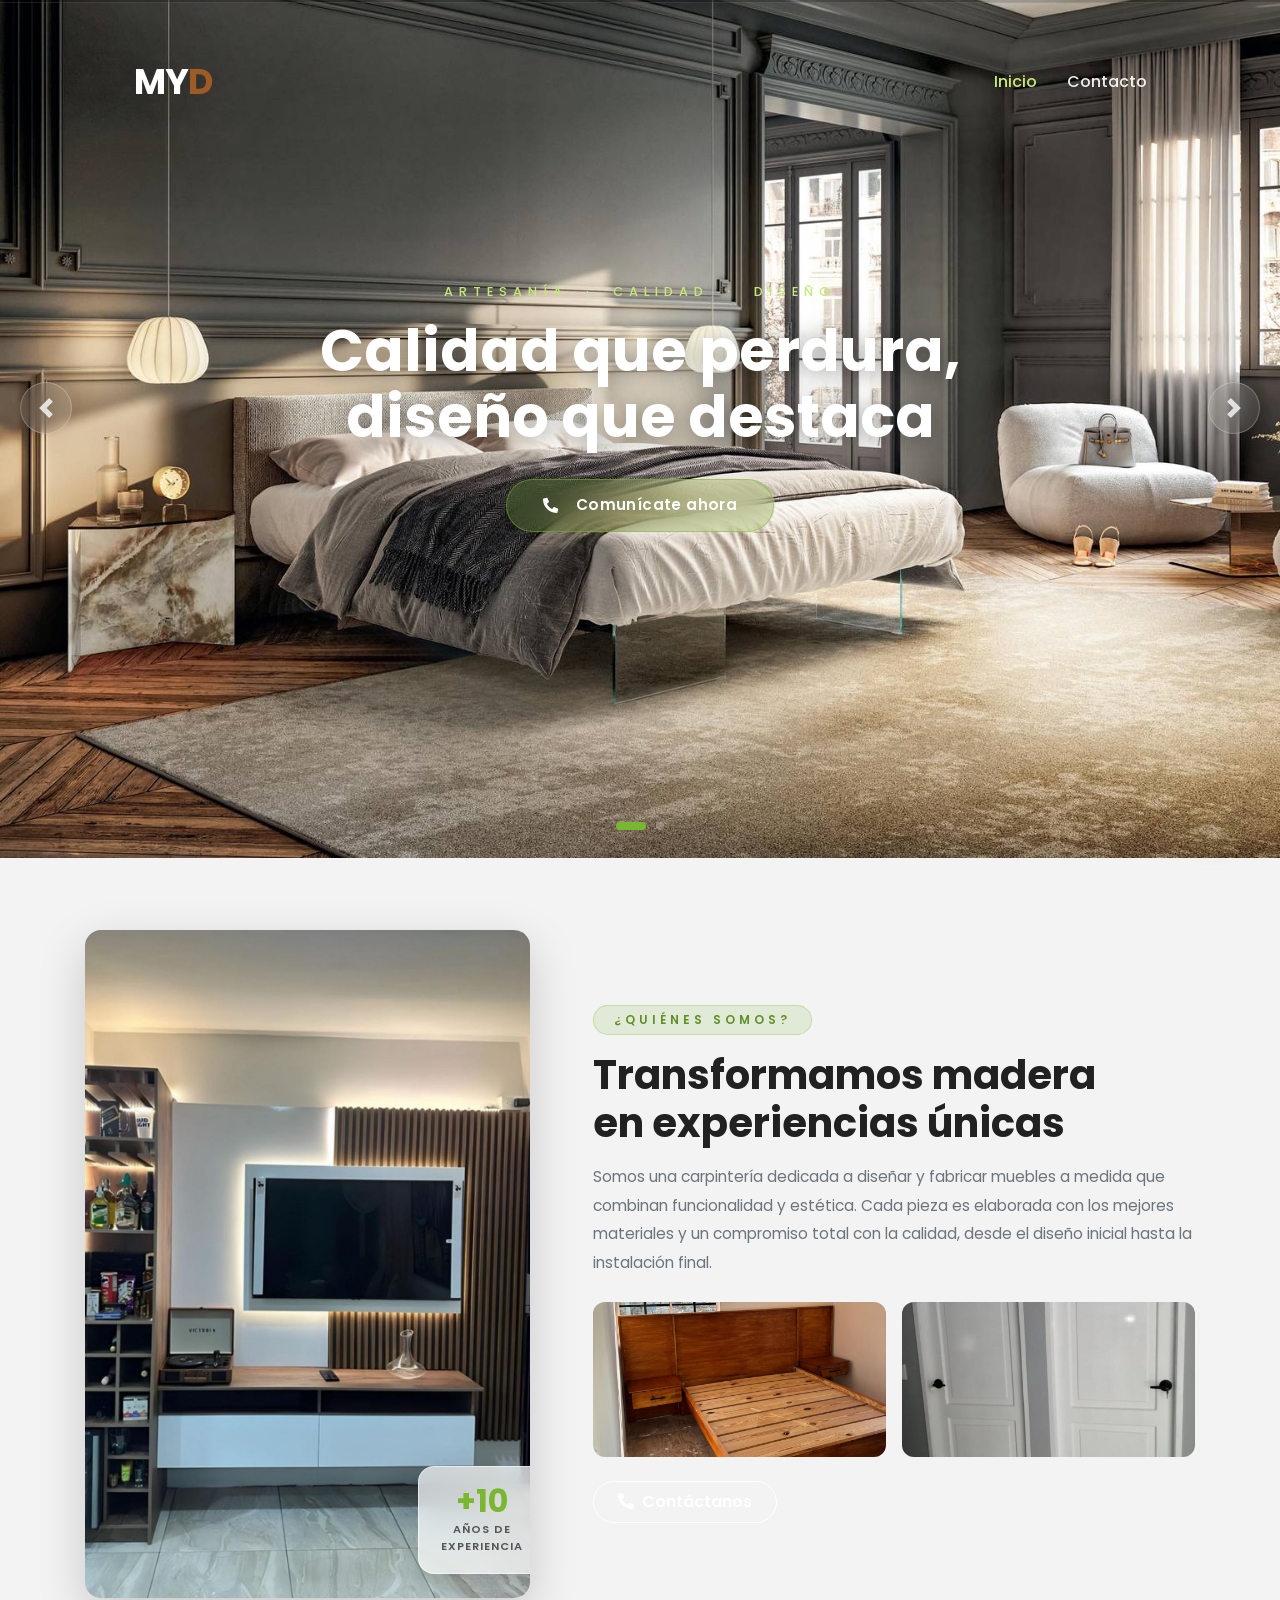
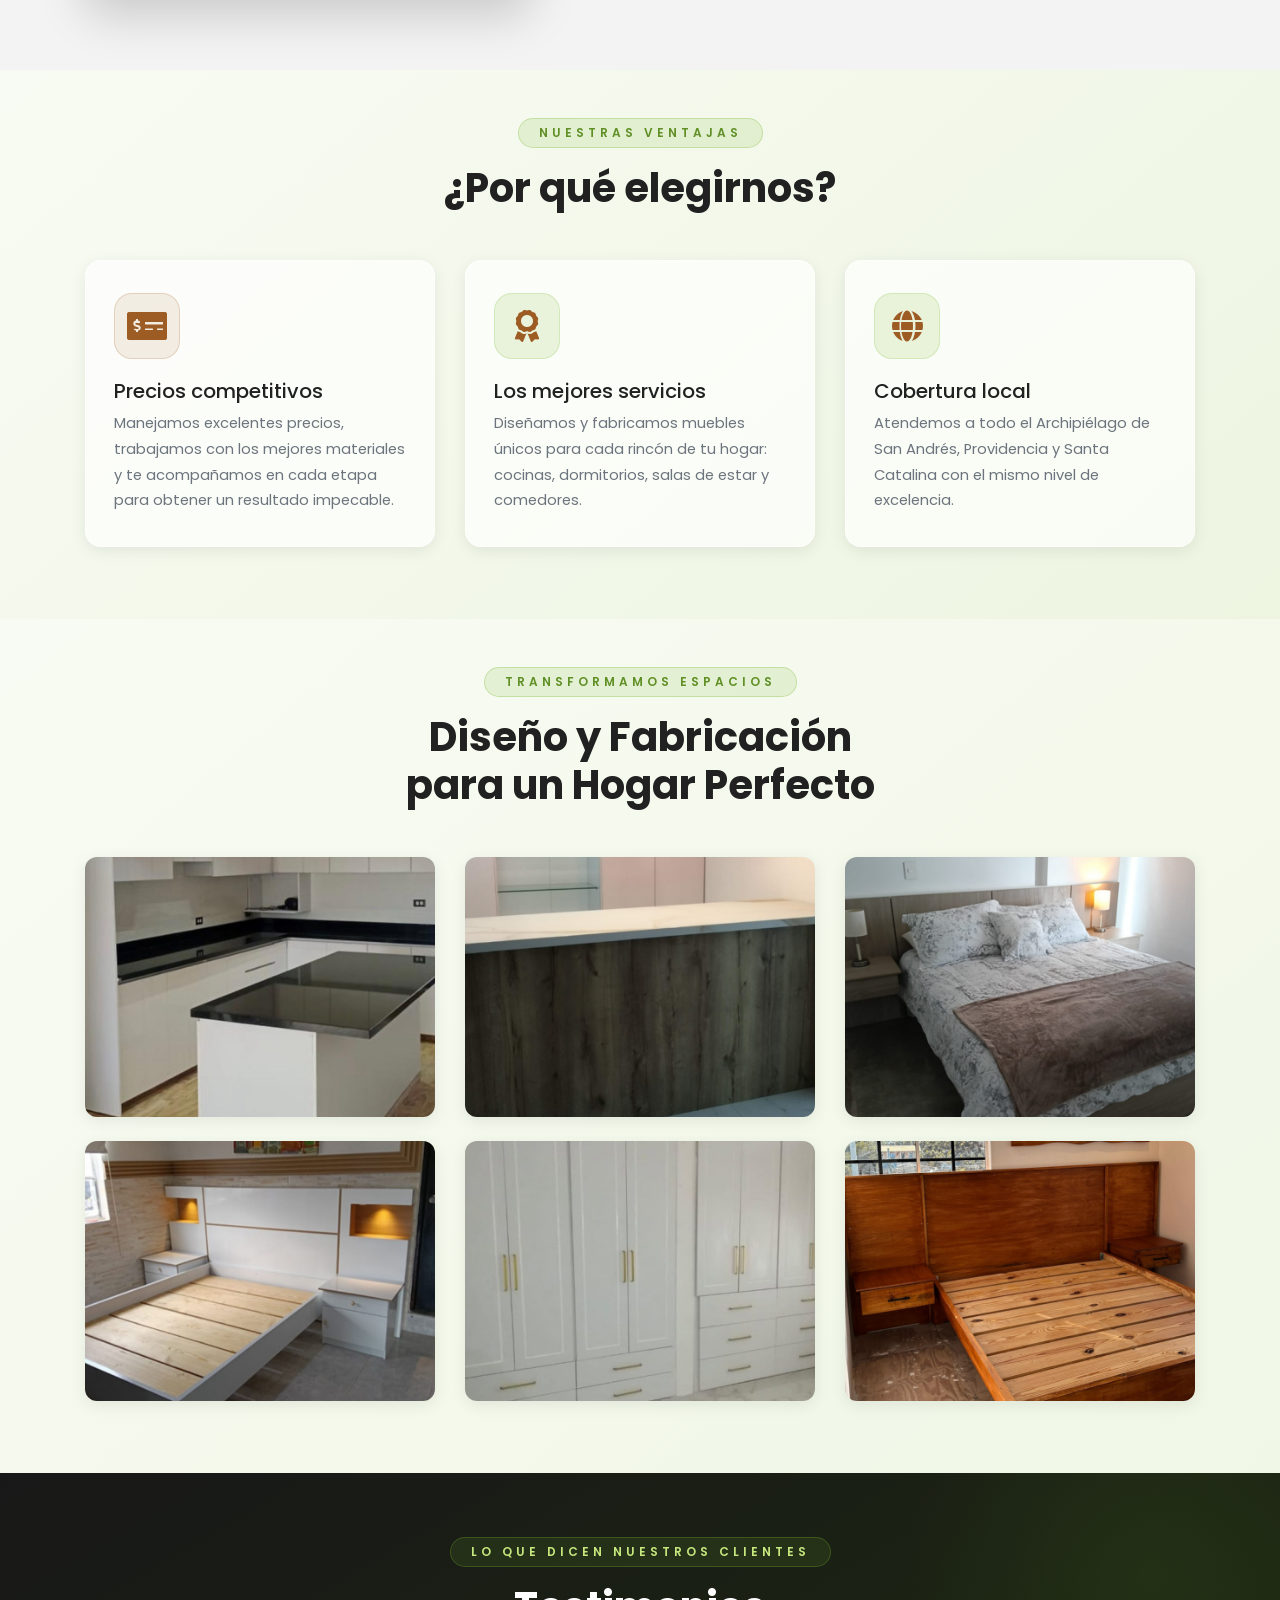
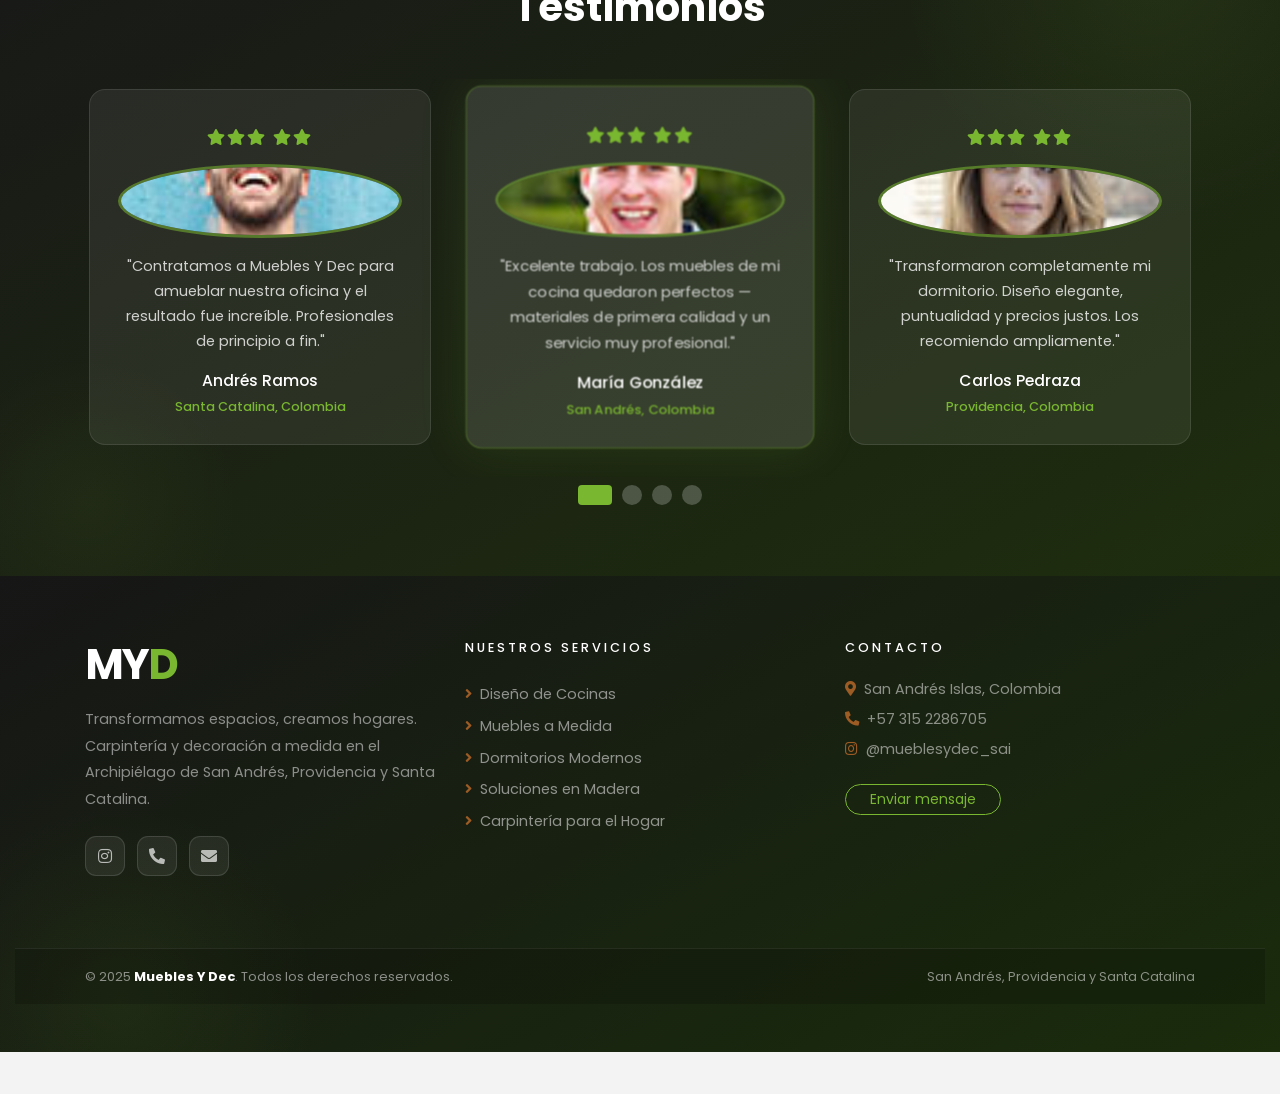
==== commit 14ea71a3: "Modernize frontend with Liquid Glass design system - Add css/modern.css: glassmorphism utilities, sc" ====
--- a/index.html
+++ b/index.html
@@ -1,810 +1,493 @@
-<!DOCTYPE html>
-<html lang="en">
-
-    <head>
-        <meta charset="utf-8">
-        <title>TRAVELER - Free Travel Website Template</title>
-        <meta content="width=device-width, initial-scale=1.0" name="viewport">
-        <meta content="Free HTML Templates" name="keywords">
-        <meta content="Free HTML Templates" name="description">
-
-        <!-- Favicon -->
-        <link href="img/favicon.ico" rel="icon">
-
-        <!-- Google Web Fonts -->
-        <link rel="preconnect" href="https://fonts.gstatic.com">
-        <link href="https://fonts.googleapis.com/css2?family=Poppins:wght@400;500;600;700&display=swap" rel="stylesheet"> 
-
-        <!-- Font Awesome -->
-        <link href="https://cdnjs.cloudflare.com/ajax/libs/font-awesome/5.10.0/css/all.min.css" rel="stylesheet">
-
-        <!-- Libraries Stylesheet -->
-        <link href="lib/owlcarousel/assets/owl.carousel.min.css" rel="stylesheet">
-        <link href="lib/tempusdominus/css/tempusdominus-bootstrap-4.min.css" rel="stylesheet" />
-
-        <!-- Customized Bootstrap Stylesheet -->
-        <link href="css/style.css" rel="stylesheet">
-    </head>
-
-    <body>
-        <!-- Topbar Start -->
-        <div class="container-fluid bg-light pt-3 d-none d-lg-block">
-            <div class="container">
-                <div class="row">
-                    <div class="col-lg-6 text-center text-lg-left mb-2 mb-lg-0">
-                        <div class="d-inline-flex align-items-center">
-
-                            <p class="text-body px-3">|</p>
-                            <p><i class="fa fa-phone-alt mr-2"></i>+57 315 2286705</p>
-                        </div>
-                    </div>
-                    <div class="col-lg-6 text-center text-lg-right">
-                        <div class="d-inline-flex align-items-center">
-                            <!--                        <a class="text-primary px-3" href="">
-                                                        <i class="fab fa-facebook-f"></i>
-                                                    </a>-->
-                            <!--                        <a class="text-primary px-3" href="">
-                                                        <i class="fab fa-twitter"></i>
-                                                    </a>
-                                                    <a class="text-primary px-3" href="">
-                                                        <i class="fab fa-linkedin-in"></i>
-                                                    </a>-->
-                            <a class="text-primary px-3" href="https://www.instagram.com/mueblesydec_sai?igsh=bmRlYWdtY3Bsd3Iy">
-                                <i class="fab fa-instagram"></i>
-                            </a>
-                            <!--                        <a class="text-primary pl-3" href="">
-                                                        <i class="fab fa-youtube"></i>
-                                                    </a>-->
-                        </div>
-                    </div>
-                </div>
-            </div>
-        </div>
-        <!-- Topbar End -->
-
-
-        <!-- Navbar Start -->
-        <div class="container-fluid position-relative nav-bar p-0">
-            <div class="container-lg position-relative p-0 px-lg-3" style="z-index: 9;">
-                <nav class="navbar navbar-expand-lg bg-light navbar-light shadow-lg py-3 py-lg-0 pl-3 pl-lg-5">
-                    <a href="" class="navbar-brand">
-                        <h1 class="m-0 text-primary" style="position: absolute; top: 11px; left: 50%; transform: translateX(-50%); font-size: 3.5rem;"><span class="text-dark">MY</span>D</h1>       
-                    </a>
-                    <button type="button" class="navbar-toggler" data-toggle="collapse" data-target="#navbarCollapse">
-                        <span class="navbar-toggler-icon"></span>
-                    </button>
-                    <div class="collapse navbar-collapse justify-content-between px-3" id="navbarCollapse">
-                        <div class="navbar-nav ml-auto py-0">
-                            <a href="index.html" class="nav-item nav-link active">Inicio</a>
-                            <!--                            <a href="about.html" class="nav-item nav-link">¿Quienes somos?</a>
-                                                        <a href="service.html" class="nav-item nav-link">Services</a>
-                                                        <a href="package.html" class="nav-item nav-link">Tour Packages</a>
-                                                        <div class="nav-item dropdown">
-                                                            <a href="#" class="nav-link dropdown-toggle" data-toggle="dropdown">Pages</a>
-                                                            <div class="dropdown-menu border-0 rounded-0 m-0">
-                                                                <a href="blog.html" class="dropdown-item">Blog Grid</a>
-                                                                <a href="single.html" class="dropdown-item">Blog Detail</a>
-                                                                <a href="destination.html" class="dropdown-item">Destination</a>
-                                                                <a href="guide.html" class="dropdown-item">Travel Guides</a>
-                                                                <a href="testimonial.html" class="dropdown-item">Testimonial</a>
-                                                        </div>
-                                                        <a href="contact.html" class="nav-item nav-link">Contact</a>-->
-                        </div>
-                    </div>
-            </div>
-        </nav>
-    </div>
-</div>
-<!-- Navbar End -->
-
-
-<!-- Carousel Start -->
-<div class="container-fluid p-0">
-    <div id="header-carousel" class="carousel slide" data-ride="carousel">
-        <div class="carousel-inner">
-            <div class="carousel-item active">
-                <img class="w-100" src="img/carousel-1.jpeg" alt="Image">
-                <div class="carousel-caption d-flex flex-column align-items-center justify-content-center">
-                    <div class="p-3" style="max-width: 900px;">
-                        <h4 class="text-white text-uppercase mb-md-3">Muebles y Decoraciones</h4>
-                        <h1 class="display-3 text-white mb-md-4">Calidad que perdura, diseño que destaca</h1>
-                        <a href="tel:+573152286705" class="btn btn-primary py-md-3 px-md-5 mt-2" 
-                           style="background-color: transparent; border-color: white; color: white;"
-                           onmouseover="this.style.backgroundColor = 'white'; this.style.color = 'black';" 
-                           onmouseout="this.style.backgroundColor = 'transparent'; this.style.color = 'white';">
-                            Comunícate
-                        </a>
-
-                    </div> 
-                </div>
-            </div>
-            <div class="carousel-item">
-                <img class="w-100" src="img/carousel-2.jpeg" alt="Image">
-                <div class="carousel-caption d-flex flex-column align-items-center justify-content-center">
-                    <div class="p-3" style="max-width: 900px;">
-                        <h4 class="text-white text-uppercase mb-md-3">Muebles y Decoraciones</h4>
-                        <h1 class="display-3 text-white mb-md-4">Donde el confort y el estilo se encuentran.</h1>
-                        <a href="tel:+573152286705" class="btn btn-primary py-md-3 px-md-5 mt-2" 
-                           style="background-color: transparent; border-color: white; color: white;"
-                           onmouseover="this.style.backgroundColor = 'white'; this.style.color = 'black';" 
-                           onmouseout="this.style.backgroundColor = 'transparent'; this.style.color = 'white';">
-                            Comunícate
-                        </a>
-
-                    </div>
-                </div>
-            </div>
-        </div>
-        <a class="carousel-control-prev" href="#header-carousel" data-slide="prev">
-            <div class="btn btn-dark" style="width: 45px; height: 45px;">
-                <span class="carousel-control-prev-icon mb-n2"></span>
-            </div>
-        </a>
-        <a class="carousel-control-next" href="#header-carousel" data-slide="next">
-            <div class="btn btn-dark" style="width: 45px; height: 45px;">
-                <span class="carousel-control-next-icon mb-n2"></span>
-            </div>
-        </a>
-    </div>
-</div>
-<!-- Carousel End -->
-
-
-<!-- Booking Start -->
-
-<!-- Booking End -->
-
-<!-- About Start -->
-<div class="container-fluid py-5">
-    <div class="container pt-5">
-        <div class="row">
-            <div class="col-lg-6" style="min-height: 500px;">
-                <div class="position-relative h-100">
-                    <img class="position-absolute w-100 h-100" src="img/aboutMY.jpg" style="object-fit: contain;">
-                </div>
-            </div>
-            <div class="col-lg-6 pt-5 pb-lg-5">
-                <div class="about-text bg-white p-4 p-lg-5 my-lg-5">
-                    <h6 class="text-primary text-uppercase" style="letter-spacing: 5px;">¿Quienes somos?</h6>
-                    <h1 class="mb-3">Transformamos tus sueños de hogar en realidad</h1>
-                    <p>Somos una carpintería dedicada a la creación de muebles y decoraciones personalizadas 
-                        que reflejan tu estilo y se adaptan perfectamente a tu espacio.</p>
-                    <div class="row mb-4">
-                        <div class="col-6">
-                            <img class="img-fluid" src="img/aboutMY-1.png" alt="">
-                        </div>
-                        <div class="col-6">
-                            <img class="img-fluid" src="img/aboutMy-2.png" alt="">
-                        </div>
-                    </div>
-                    <a href="" class="btn btn-primary mt-1">Book Now</a>
-                </div>
-            </div>
-        </div>
-    </div>
-</div>
-<!-- About End -->
-
-
-<!-- Feature Start -->
-<div class="container-fluid pb-5">
-    <div class="container pb-5">
-        <div class="row">
-            <div class="col-md-4">
-                <div class="d-flex mb-4 mb-lg-0">
-                    <div class="d-flex flex-shrink-0 align-items-center justify-content-center bg-primary mr-3" style="height: 170px; width: 100px; background-color: #9e5c25">
-                        <i class="fa fa-2x fa-money-check-alt text-white"></i>
-                    </div>
-                    <div class="d-flex flex-column">
-                        <h5 class="">Precios competitivos</h5>
-                        <p class="m-0">Manejamos excelentes precios, trabajamos con los mejores materiales y te acompañamos en cada etapa para tener un buen resultado.</p>
-                    </div>
-                </div>
-            </div>
-            <div class="col-md-4">
-                <div class="d-flex mb-4 mb-lg-0">
-                    <div class="d-flex flex-shrink-0 align-items-center justify-content-center bg-primary mr-3" style="height: 170px; width: 100px;">
-                        <i class="fa fa-2x fa-award text-white"></i>
-                    </div>
-                    <div class="d-flex flex-column">
-                        <h5 class="">Los mejores servicios</h5>
-                        <p class="m-0">Diseñamos y fabricamos muebles únicos para cada rincón de tu hogar, desde cocinas y dormitorios hasta salas de estar y comedores.</p>
-                    </div>
-                </div>
-            </div>
-            <div class="col-md-4">
-                <div class="d-flex mb-4 mb-lg-0">
-                    <div class="d-flex flex-shrink-0 align-items-center justify-content-center bg-primary mr-3" style="height: 170px; width: 100px;">
-                        <i class="fa fa-2x fa-globe text-white"></i>
-                    </div>
-                    <div class="d-flex flex-column">
-                        <h5 class="">Cobertura Local</h5>
-                        <p class="m-0">Ofrecemos servicio a todo el Archipiélago de San Andrés, Providencia y Santa Catalina.</p>
-                    </div>
-                </div>
-            </div>
-        </div>
-    </div>
-</div>
-<!-- Feature End -->
-
-
-<!-- Destination Start -->
-<div class="container-fluid py-5">
-    <div class="container pt-5 pb-3">
-        <div class="text-center mb-3 pb-3">
-            <h6 class="text-primary text-uppercase" style="letter-spacing: 5px;">Transformamos Espacios</h6>
-            <h1>Diseño y Fabricación para un Hogar Perfecto</h1>
-        </div>
-        <div class="row">
-            <div class="col-lg-4 col-md-6 mb-4">
-                <div class="destination-item position-relative overflow-hidden mb-2">
-                    <img class="img-fluid" src="img/trabajo-1.png" alt="">
-                    <a class="destination-overlay text-white text-decoration-none">
-                        <h5 class="text-white">Diseño de Cocinas</h5>
-                       
-                    </a>
-                </div>
-            </div>
-            <div class="col-lg-4 col-md-6 mb-4">
-                <div class="destination-item position-relative overflow-hidden mb-2">
-                    <img class="img-fluid" src="img/trabajo-2.png" alt="">
-                    <a class="destination-overlay text-white text-decoration-none">
-                        <h5 class="text-white">Soluciones en Madera</h5>
-                        
-                    </a>
-                </div>
-            </div>
-            <div class="col-lg-4 col-md-6 mb-4">
-                <div class="destination-item position-relative overflow-hidden mb-2">
-                    <img class="img-fluid" src="img/trabajo-3.png" alt="">
-                    <a class="destination-overlay text-white text-decoration-none">
-                        <h5 class="text-white">Muebles a Medida</h5>
-                        
-                    </a>
-                </div>
-            </div>
-            <div class="col-lg-4 col-md-6 mb-4">
-                <div class="destination-item position-relative overflow-hidden mb-2">
-                    <img class="img-fluid" src="img/trabajo-4.png" alt="">
-                    <a class="destination-overlay text-white text-decoration-none" >
-                        <h5 class="text-white">Dormitorios Modernos</h5>
-                        
-                    </a>
-                </div>
-            </div>
-            <div class="col-lg-4 col-md-6 mb-4">
-                <div class="destination-item position-relative overflow-hidden mb-2">
-                    <img class="img-fluid" src="img/trabajo-5.png" alt="">
-                    <a class="destination-overlay text-white text-decoration-none" href="">
-                        <span>100 Cities</span>
-                    </a>
-                </div>
-            </div>
-            <div class="col-lg-4 col-md-6 mb-4">
-                <div class="destination-item position-relative overflow-hidden mb-2">
-                    <img class="img-fluid" src="img/aboutMY-1.png" alt="">
-                    <a class="destination-overlay text-white text-decoration-none">
-                        <h5 class="text-white">Carpintería para el Hogar</h5>
-                        
-                    </a>
-                </div>
-            </div>
-        </div>
-    </div>
-</div>
-<!-- Destination Start -->
-
-
-<!-- Service Start -->
-<!--        <div class="container-fluid py-5">
-            <div class="container pt-5 pb-3">
-                <div class="text-center mb-3 pb-3">
-                    <h6 class="text-primary text-uppercase" style="letter-spacing: 5px;">Services</h6>
-                    <h1>Tours & Travel Services</h1>
-                </div>
-                <div class="row">
-                    <div class="col-lg-4 col-md-6 mb-4">
-                        <div class="service-item bg-white text-center mb-2 py-5 px-4">
-                            <i class="fa fa-2x fa-route mx-auto mb-4"></i>
-                            <h5 class="mb-2">Travel Guide</h5>
-                            <p class="m-0">Justo sit justo eos amet tempor amet clita amet ipsum eos elitr. Amet lorem est amet labore</p>
-                        </div>
-                    </div>
-                    <div class="col-lg-4 col-md-6 mb-4">
-                        <div class="service-item bg-white text-center mb-2 py-5 px-4">
-                            <i class="fa fa-2x fa-ticket-alt mx-auto mb-4"></i>
-                            <h5 class="mb-2">Ticket Booking</h5>
-                            <p class="m-0">Justo sit justo eos amet tempor amet clita amet ipsum eos elitr. Amet lorem est amet labore</p>
-                        </div>
-                    </div>
-                    <div class="col-lg-4 col-md-6 mb-4">
-                        <div class="service-item bg-white text-center mb-2 py-5 px-4">
-                            <i class="fa fa-2x fa-hotel mx-auto mb-4"></i>
-                            <h5 class="mb-2">Hotel Booking</h5>
-                            <p class="m-0">Justo sit justo eos amet tempor amet clita amet ipsum eos elitr. Amet lorem est amet labore</p>
-                        </div>
-                    </div>
-                </div>
-            </div>
-        </div>
-         Service End 
-
-
-         Packages Start 
-        <div class="container-fluid py-5">
-            <div class="container pt-5 pb-3">
-                <div class="text-center mb-3 pb-3">
-                    <h6 class="text-primary text-uppercase" style="letter-spacing: 5px;">Packages</h6>
-                    <h1>Pefect Tour Packages</h1>
-                </div>
-                <div class="row">
-                    <div class="col-lg-4 col-md-6 mb-4">
-                        <div class="package-item bg-white mb-2">
-                            <img class="img-fluid" src="img/package-1.jpg" alt="">
-                            <div class="p-4">
-                                <div class="d-flex justify-content-between mb-3">
-                                    <small class="m-0"><i class="fa fa-map-marker-alt text-primary mr-2"></i>Thailand</small>
-                                    <small class="m-0"><i class="fa fa-calendar-alt text-primary mr-2"></i>3 days</small>
-                                    <small class="m-0"><i class="fa fa-user text-primary mr-2"></i>2 Person</small>
-                                </div>
-                                <a class="h5 text-decoration-none" href="">Discover amazing places of the world with us</a>
-                                <div class="border-top mt-4 pt-4">
-                                    <div class="d-flex justify-content-between">
-                                        <h6 class="m-0"><i class="fa fa-star text-primary mr-2"></i>4.5 <small>(250)</small></h6>
-                                        <h5 class="m-0">$350</h5>
-                                    </div>
-                                </div>
-                            </div>
-                        </div>
-                    </div>
-                    <div class="col-lg-4 col-md-6 mb-4">
-                        <div class="package-item bg-white mb-2">
-                            <img class="img-fluid" src="img/package-2.jpg" alt="">
-                            <div class="p-4">
-                                <div class="d-flex justify-content-between mb-3">
-                                    <small class="m-0"><i class="fa fa-map-marker-alt text-primary mr-2"></i>Thailand</small>
-                                    <small class="m-0"><i class="fa fa-calendar-alt text-primary mr-2"></i>3 days</small>
-                                    <small class="m-0"><i class="fa fa-user text-primary mr-2"></i>2 Person</small>
-                                </div>
-                                <a class="h5 text-decoration-none" href="">Discover amazing places of the world with us</a>
-                                <div class="border-top mt-4 pt-4">
-                                    <div class="d-flex justify-content-between">
-                                        <h6 class="m-0"><i class="fa fa-star text-primary mr-2"></i>4.5 <small>(250)</small></h6>
-                                        <h5 class="m-0">$350</h5>
-                                    </div>
-                                </div>
-                            </div>
-                        </div>
-                    </div>
-                    <div class="col-lg-4 col-md-6 mb-4">
-                        <div class="package-item bg-white mb-2">
-                            <img class="img-fluid" src="img/package-3.jpg" alt="">
-                            <div class="p-4">
-                                <div class="d-flex justify-content-between mb-3">
-                                    <small class="m-0"><i class="fa fa-map-marker-alt text-primary mr-2"></i>Thailand</small>
-                                    <small class="m-0"><i class="fa fa-calendar-alt text-primary mr-2"></i>3 days</small>
-                                    <small class="m-0"><i class="fa fa-user text-primary mr-2"></i>2 Person</small>
-                                </div>
-                                <a class="h5 text-decoration-none" href="">Discover amazing places of the world with us</a>
-                                <div class="border-top mt-4 pt-4">
-                                    <div class="d-flex justify-content-between">
-                                        <h6 class="m-0"><i class="fa fa-star text-primary mr-2"></i>4.5 <small>(250)</small></h6>
-                                        <h5 class="m-0">$350</h5>
-                                    </div>
-                                </div>
-                            </div>
-                        </div>
-                    </div>
-                    <div class="col-lg-4 col-md-6 mb-4">
-                        <div class="package-item bg-white mb-2">
-                            <img class="img-fluid" src="img/package-4.jpg" alt="">
-                            <div class="p-4">
-                                <div class="d-flex justify-content-between mb-3">
-                                    <small class="m-0"><i class="fa fa-map-marker-alt text-primary mr-2"></i>Thailand</small>
-                                    <small class="m-0"><i class="fa fa-calendar-alt text-primary mr-2"></i>3 days</small>
-                                    <small class="m-0"><i class="fa fa-user text-primary mr-2"></i>2 Person</small>
-                                </div>
-                                <a class="h5 text-decoration-none" href="">Discover amazing places of the world with us</a>
-                                <div class="border-top mt-4 pt-4">
-                                    <div class="d-flex justify-content-between">
-                                        <h6 class="m-0"><i class="fa fa-star text-primary mr-2"></i>4.5 <small>(250)</small></h6>
-                                        <h5 class="m-0">$350</h5>
-                                    </div>
-                                </div>
-                            </div>
-                        </div>
-                    </div>
-                    <div class="col-lg-4 col-md-6 mb-4">
-                        <div class="package-item bg-white mb-2">
-                            <img class="img-fluid" src="img/package-5.jpg" alt="">
-                            <div class="p-4">
-                                <div class="d-flex justify-content-between mb-3">
-                                    <small class="m-0"><i class="fa fa-map-marker-alt text-primary mr-2"></i>Thailand</small>
-                                    <small class="m-0"><i class="fa fa-calendar-alt text-primary mr-2"></i>3 days</small>
-                                    <small class="m-0"><i class="fa fa-user text-primary mr-2"></i>2 Person</small>
-                                </div>
-                                <a class="h5 text-decoration-none" href="">Discover amazing places of the world with us</a>
-                                <div class="border-top mt-4 pt-4">
-                                    <div class="d-flex justify-content-between">
-                                        <h6 class="m-0"><i class="fa fa-star text-primary mr-2"></i>4.5 <small>(250)</small></h6>
-                                        <h5 class="m-0">$350</h5>
-                                    </div>
-                                </div>
-                            </div>
-                        </div>
-                    </div>
-                    <div class="col-lg-4 col-md-6 mb-4">
-                        <div class="package-item bg-white mb-2">
-                            <img class="img-fluid" src="img/package-6.jpg" alt="">
-                            <div class="p-4">
-                                <div class="d-flex justify-content-between mb-3">
-                                    <small class="m-0"><i class="fa fa-map-marker-alt text-primary mr-2"></i>Thailand</small>
-                                    <small class="m-0"><i class="fa fa-calendar-alt text-primary mr-2"></i>3 days</small>
-                                    <small class="m-0"><i class="fa fa-user text-primary mr-2"></i>2 Person</small>
-                                </div>
-                                <a class="h5 text-decoration-none" href="">Discover amazing places of the world with us</a>
-                                <div class="border-top mt-4 pt-4">
-                                    <div class="d-flex justify-content-between">
-                                        <h6 class="m-0"><i class="fa fa-star text-primary mr-2"></i>4.5 <small>(250)</small></h6>
-                                        <h5 class="m-0">$350</h5>
-                                    </div>
-                                </div>
-                            </div>
-                        </div>
-                    </div>
-                </div>
-            </div>
-        </div>
-         Packages End 
-
-
-         Registration Start 
-        <div class="container-fluid bg-registration py-5" style="margin: 90px 0;">
-            <div class="container py-5">
-                <div class="row align-items-center">
-                    <div class="col-lg-7 mb-5 mb-lg-0">
-                        <div class="mb-4">
-                            <h6 class="text-primary text-uppercase" style="letter-spacing: 5px;">Mega Offer</h6>
-                            <h1 class="text-white"><span class="text-primary">30% OFF</span> For Honeymoon</h1>
-                        </div>
-                        <p class="text-white">Invidunt lorem justo sanctus clita. Erat lorem labore ea, justo dolor lorem ipsum ut sed eos,
-                            ipsum et dolor kasd sit ea justo. Erat justo sed sed diam. Ea et erat ut sed diam sea ipsum est
-                            dolor</p>
-                        <ul class="list-inline text-white m-0">
-                            <li class="py-2"><i class="fa fa-check text-primary mr-3"></i>Labore eos amet dolor amet diam</li>
-                            <li class="py-2"><i class="fa fa-check text-primary mr-3"></i>Etsea et sit dolor amet ipsum</li>
-                            <li class="py-2"><i class="fa fa-check text-primary mr-3"></i>Diam dolor diam elitripsum vero.</li>
-                        </ul>
-                    </div>
-                    <div class="col-lg-5">
-                        <div class="card border-0">
-                            <div class="card-header bg-primary text-center p-4">
-                                <h1 class="text-white m-0">Sign Up Now</h1>
-                            </div>
-                            <div class="card-body rounded-bottom bg-white p-5">
-                                <form>
-                                    <div class="form-group">
-                                        <input type="text" class="form-control p-4" placeholder="Your name" required="required" />
-                                    </div>
-                                    <div class="form-group">
-                                        <input type="email" class="form-control p-4" placeholder="Your email" required="required" />
-                                    </div>
-                                    <div class="form-group">
-                                        <select class="custom-select px-4" style="height: 47px;">
-                                            <option selected>Select a destination</option>
-                                            <option value="1">destination 1</option>
-                                            <option value="2">destination 1</option>
-                                            <option value="3">destination 1</option>
-                                        </select>
-                                    </div>
-                                    <div>
-                                        <button class="btn btn-primary btn-block py-3" type="submit">Sign Up Now</button>
-                                    </div>
-                                </form>
-                            </div>
-                        </div>
-                    </div>
-                </div>
-            </div>
-        </div>
-         Registration End 
-
-
-         Team Start 
-        <div class="container-fluid py-5">
-            <div class="container pt-5 pb-3">
-                <div class="text-center mb-3 pb-3">
-                    <h6 class="text-primary text-uppercase" style="letter-spacing: 5px;">Guides</h6>
-                    <h1>Our Travel Guides</h1>
-                </div>
-                <div class="row">
-                    <div class="col-lg-3 col-md-4 col-sm-6 pb-2">
-                        <div class="team-item bg-white mb-4">
-                            <div class="team-img position-relative overflow-hidden">
-                                <img class="img-fluid w-100" src="img/team-1.jpg" alt="">
-                                <div class="team-social">
-                                    <a class="btn btn-outline-primary btn-square" href=""><i class="fab fa-twitter"></i></a>
-                                    <a class="btn btn-outline-primary btn-square" href=""><i class="fab fa-facebook-f"></i></a>
-                                    <a class="btn btn-outline-primary btn-square" href=""><i class="fab fa-instagram"></i></a>
-                                    <a class="btn btn-outline-primary btn-square" href=""><i class="fab fa-linkedin-in"></i></a>
-                                </div>
-                            </div>
-                            <div class="text-center py-4">
-                                <h5 class="text-truncate">Guide Name</h5>
-                                <p class="m-0">Designation</p>
-                            </div>
-                        </div>
-                    </div>
-                    <div class="col-lg-3 col-md-4 col-sm-6 pb-2">
-                        <div class="team-item bg-white mb-4">
-                            <div class="team-img position-relative overflow-hidden">
-                                <img class="img-fluid w-100" src="img/team-2.jpg" alt="">
-                                <div class="team-social">
-                                    <a class="btn btn-outline-primary btn-square" href=""><i class="fab fa-twitter"></i></a>
-                                    <a class="btn btn-outline-primary btn-square" href=""><i class="fab fa-facebook-f"></i></a>
-                                    <a class="btn btn-outline-primary btn-square" href=""><i class="fab fa-instagram"></i></a>
-                                    <a class="btn btn-outline-primary btn-square" href=""><i class="fab fa-linkedin-in"></i></a>
-                                </div>
-                            </div>
-                            <div class="text-center py-4">
-                                <h5 class="text-truncate">Guide Name</h5>
-                                <p class="m-0">Designation</p>
-                            </div>
-                        </div>
-                    </div>
-                    <div class="col-lg-3 col-md-4 col-sm-6 pb-2">
-                        <div class="team-item bg-white mb-4">
-                            <div class="team-img position-relative overflow-hidden">
-                                <img class="img-fluid w-100" src="img/team-3.jpg" alt="">
-                                <div class="team-social">
-                                    <a class="btn btn-outline-primary btn-square" href=""><i class="fab fa-twitter"></i></a>
-                                    <a class="btn btn-outline-primary btn-square" href=""><i class="fab fa-facebook-f"></i></a>
-                                    <a class="btn btn-outline-primary btn-square" href=""><i class="fab fa-instagram"></i></a>
-                                    <a class="btn btn-outline-primary btn-square" href=""><i class="fab fa-linkedin-in"></i></a>
-                                </div>
-                            </div>
-                            <div class="text-center py-4">
-                                <h5 class="text-truncate">Guide Name</h5>
-                                <p class="m-0">Designation</p>
-                            </div>
-                        </div>
-                    </div>
-                    <div class="col-lg-3 col-md-4 col-sm-6 pb-2">
-                        <div class="team-item bg-white mb-4">
-                            <div class="team-img position-relative overflow-hidden">
-                                <img class="img-fluid w-100" src="img/team-4.jpg" alt="">
-                                <div class="team-social">
-                                    <a class="btn btn-outline-primary btn-square" href=""><i class="fab fa-twitter"></i></a>
-                                    <a class="btn btn-outline-primary btn-square" href=""><i class="fab fa-facebook-f"></i></a>
-                                    <a class="btn btn-outline-primary btn-square" href=""><i class="fab fa-instagram"></i></a>
-                                    <a class="btn btn-outline-primary btn-square" href=""><i class="fab fa-linkedin-in"></i></a>
-                                </div>
-                            </div>
-                            <div class="text-center py-4">
-                                <h5 class="text-truncate">Guide Name</h5>
-                                <p class="m-0">Designation</p>
-                            </div>
-                        </div>
-                    </div>
-                </div>
-            </div>
-        </div>
-         Team End 
-
-
-         Testimonial Start 
-        <div class="container-fluid py-5">
-            <div class="container py-5">
-                <div class="text-center mb-3 pb-3">
-                    <h6 class="text-primary text-uppercase" style="letter-spacing: 5px;">Testimonial</h6>
-                    <h1>What Say Our Clients</h1>
-                </div>
-                <div class="owl-carousel testimonial-carousel">
-                    <div class="text-center pb-4">
-                        <img class="img-fluid mx-auto" src="img/testimonial-1.jpg" style="width: 100px; height: 100px;" >
-                        <div class="testimonial-text bg-white p-4 mt-n5">
-                            <p class="mt-5">Dolor et eos labore, stet justo sed est sed. Diam sed sed dolor stet amet eirmod eos labore diam
-                            </p>
-                            <h5 class="text-truncate">Client Name</h5>
-                            <span>Profession</span>
-                        </div>
-                    </div>
-                    <div class="text-center">
-                        <img class="img-fluid mx-auto" src="img/testimonial-2.jpg" style="width: 100px; height: 100px;" >
-                        <div class="testimonial-text bg-white p-4 mt-n5">
-                            <p class="mt-5">Dolor et eos labore, stet justo sed est sed. Diam sed sed dolor stet amet eirmod eos labore diam
-                            </p>
-                            <h5 class="text-truncate">Client Name</h5>
-                            <span>Profession</span>
-                        </div>
-                    </div>
-                    <div class="text-center">
-                        <img class="img-fluid mx-auto" src="img/testimonial-3.jpg" style="width: 100px; height: 100px;" >
-                        <div class="testimonial-text bg-white p-4 mt-n5">
-                            <p class="mt-5">Dolor et eos labore, stet justo sed est sed. Diam sed sed dolor stet amet eirmod eos labore diam
-                            </p>
-                            <h5 class="text-truncate">Client Name</h5>
-                            <span>Profession</span>
-                        </div>
-                    </div>
-                    <div class="text-center">
-                        <img class="img-fluid mx-auto" src="img/testimonial-4.jpg" style="width: 100px; height: 100px;" >
-                        <div class="testimonial-text bg-white p-4 mt-n5">
-                            <p class="mt-5">Dolor et eos labore, stet justo sed est sed. Diam sed sed dolor stet amet eirmod eos labore diam
-                            </p>
-                            <h5 class="text-truncate">Client Name</h5>
-                            <span>Profession</span>
-                        </div>
-                    </div>
-                </div>
-            </div>
-        </div>
-         Testimonial End 
-
-
-         Blog Start 
-        <div class="container-fluid py-5">
-            <div class="container pt-5 pb-3">
-                <div class="text-center mb-3 pb-3">
-                    <h6 class="text-primary text-uppercase" style="letter-spacing: 5px;">Our Blog</h6>
-                    <h1>Latest From Our Blog</h1>
-                </div>
-                <div class="row pb-3">
-                    <div class="col-lg-4 col-md-6 mb-4 pb-2">
-                        <div class="blog-item">
-                            <div class="position-relative">
-                                <img class="img-fluid w-100" src="img/blog-1.jpg" alt="">
-                                <div class="blog-date">
-                                    <h6 class="font-weight-bold mb-n1">01</h6>
-                                    <small class="text-white text-uppercase">Jan</small>
-                                </div>
-                            </div>
-                            <div class="bg-white p-4">
-                                <div class="d-flex mb-2">
-                                    <a class="text-primary text-uppercase text-decoration-none" href="">Admin</a>
-                                    <span class="text-primary px-2">|</span>
-                                    <a class="text-primary text-uppercase text-decoration-none" href="">Tours & Travel</a>
-                                </div>
-                                <a class="h5 m-0 text-decoration-none" href="">Dolor justo sea kasd lorem clita justo diam amet</a>
-                            </div>
-                        </div>
-                    </div>
-                    <div class="col-lg-4 col-md-6 mb-4 pb-2">
-                        <div class="blog-item">
-                            <div class="position-relative">
-                                <img class="img-fluid w-100" src="img/blog-2.jpg" alt="">
-                                <div class="blog-date">
-                                    <h6 class="font-weight-bold mb-n1">01</h6>
-                                    <small class="text-white text-uppercase">Jan</small>
-                                </div>
-                            </div>
-                            <div class="bg-white p-4">
-                                <div class="d-flex mb-2">
-                                    <a class="text-primary text-uppercase text-decoration-none" href="">Admin</a>
-                                    <span class="text-primary px-2">|</span>
-                                    <a class="text-primary text-uppercase text-decoration-none" href="">Tours & Travel</a>
-                                </div>
-                                <a class="h5 m-0 text-decoration-none" href="">Dolor justo sea kasd lorem clita justo diam amet</a>
-                            </div>
-                        </div>
-                    </div>
-                    <div class="col-lg-4 col-md-6 mb-4 pb-2">
-                        <div class="blog-item">
-                            <div class="position-relative">
-                                <img class="img-fluid w-100" src="img/blog-3.jpg" alt="">
-                                <div class="blog-date">
-                                    <h6 class="font-weight-bold mb-n1">01</h6>
-                                    <small class="text-white text-uppercase">Jan</small>
-                                </div>
-                            </div>
-                            <div class="bg-white p-4">
-                                <div class="d-flex mb-2">
-                                    <a class="text-primary text-uppercase text-decoration-none" href="">Admin</a>
-                                    <span class="text-primary px-2">|</span>
-                                    <a class="text-primary text-uppercase text-decoration-none" href="">Tours & Travel</a>
-                                </div>
-                                <a class="h5 m-0 text-decoration-none" href="">Dolor justo sea kasd lorem clita justo diam amet</a>
-                            </div>
-                        </div>
-                    </div>
-                </div>
-            </div>
-        </div>
-         Blog End 
-
-
-         Footer Start 
-        <div class="container-fluid bg-dark text-white-50 py-5 px-sm-3 px-lg-5" style="margin-top: 90px;">
-            <div class="row pt-5">
-                <div class="col-lg-3 col-md-6 mb-5">
-                    <a href="" class="navbar-brand">
-                        <h1 class="text-primary"><span class="text-white">TRAVEL</span>ER</h1>
-                    </a>
-                    <p>Sed ipsum clita tempor ipsum ipsum amet sit ipsum lorem amet labore rebum lorem ipsum dolor. No sed vero lorem dolor dolor</p>
-                    <h6 class="text-white text-uppercase mt-4 mb-3" style="letter-spacing: 5px;">Follow Us</h6>
-                    <div class="d-flex justify-content-start">
-                        <a class="btn btn-outline-primary btn-square mr-2" href="#"><i class="fab fa-twitter"></i></a>
-                        <a class="btn btn-outline-primary btn-square mr-2" href="#"><i class="fab fa-facebook-f"></i></a>
-                        <a class="btn btn-outline-primary btn-square mr-2" href="#"><i class="fab fa-linkedin-in"></i></a>
-                        <a class="btn btn-outline-primary btn-square" href="#"><i class="fab fa-instagram"></i></a>
-                    </div>
-                </div>
-                <div class="col-lg-3 col-md-6 mb-5">
-                    <h5 class="text-white text-uppercase mb-4" style="letter-spacing: 5px;">Our Services</h5>
-                    <div class="d-flex flex-column justify-content-start">
-                        <a class="text-white-50 mb-2" href="#"><i class="fa fa-angle-right mr-2"></i>About</a>
-                        <a class="text-white-50 mb-2" href="#"><i class="fa fa-angle-right mr-2"></i>Destination</a>
-                        <a class="text-white-50 mb-2" href="#"><i class="fa fa-angle-right mr-2"></i>Services</a>
-                        <a class="text-white-50 mb-2" href="#"><i class="fa fa-angle-right mr-2"></i>Packages</a>
-                        <a class="text-white-50 mb-2" href="#"><i class="fa fa-angle-right mr-2"></i>Guides</a>
-                        <a class="text-white-50 mb-2" href="#"><i class="fa fa-angle-right mr-2"></i>Testimonial</a>
-                        <a class="text-white-50" href="#"><i class="fa fa-angle-right mr-2"></i>Blog</a>
-                    </div>-->
-<!--                </div>
-                <div class="col-lg-3 col-md-6 mb-5">
-                    <h5 class="text-white text-uppercase mb-4" style="letter-spacing: 5px;">Usefull Links</h5>
-                    <div class="d-flex flex-column justify-content-start">
-                        <a class="text-white-50 mb-2" href="#"><i class="fa fa-angle-right mr-2"></i>About</a>
-                        <a class="text-white-50 mb-2" href="#"><i class="fa fa-angle-right mr-2"></i>Destination</a>
-                        <a class="text-white-50 mb-2" href="#"><i class="fa fa-angle-right mr-2"></i>Services</a>
-                        <a class="text-white-50 mb-2" href="#"><i class="fa fa-angle-right mr-2"></i>Packages</a>
-                        <a class="text-white-50 mb-2" href="#"><i class="fa fa-angle-right mr-2"></i>Guides</a>
-                        <a class="text-white-50 mb-2" href="#"><i class="fa fa-angle-right mr-2"></i>Testimonial</a>
-                        <a class="text-white-50" href="#"><i class="fa fa-angle-right mr-2"></i>Blog</a>
-                    </div>
-                </div>-->
-<!--                <div class="col-lg-3 col-md-6 mb-5">
-                    <h5 class="text-white text-uppercase mb-4" style="letter-spacing: 5px;">Contact Us</h5>
-                    <p><i class="fa fa-map-marker-alt mr-2"></i>123 Street, New York, USA</p>
-                    <p><i class="fa fa-phone-alt mr-2"></i>+012 345 67890</p>
-                    <p><i class="fa fa-envelope mr-2"></i>info@example.com</p>
-                    <h6 class="text-white text-uppercase mt-4 mb-3" style="letter-spacing: 5px;">Newsletter</h6>
-                    <div class="w-100">
-                        <div class="input-group">
-                            <input type="text" class="form-control border-light" style="padding: 25px;" placeholder="Your Email">
-                            <div class="input-group-append">
-                                <button class="btn btn-primary px-3">Sign Up</button>
-                            </div>
-                        </div>
-                    </div>
-                </div>
-            </div>
-        </div>
-        <div class="container-fluid bg-dark text-white border-top py-4 px-sm-3 px-md-5" style="border-color: rgba(256, 256, 256, .1) !important;">
-            <div class="row">
-                <div class="col-lg-6 text-center text-md-left mb-3 mb-md-0">
-                    <p class="m-0 text-white-50">Copyright &copy; <a href="#">Domain</a>. All Rights Reserved.</a>
-                    </p>
-                </div>
-                <div class="col-lg-6 text-center text-md-right">
-                    <p class="m-0 text-white-50">Designed by <a href="https://htmlcodex.com">HTML Codex</a>
-                    </p>
-                </div>
-            </div>
-        </div>
-         Footer End 
-
-
-         Back to Top 
-        <a href="#" class="btn btn-lg btn-primary btn-lg-square back-to-top"><i class="fa fa-angle-double-up"></i></a>-->
-
-
-<!-- JavaScript Libraries -->
-<script src="https://code.jquery.com/jquery-3.4.1.min.js"></script>
-<script src="https://stackpath.bootstrapcdn.com/bootstrap/4.4.1/js/bootstrap.bundle.min.js"></script>
-<script src="lib/easing/easing.min.js"></script>
-<script src="lib/owlcarousel/owl.carousel.min.js"></script>
-<script src="lib/tempusdominus/js/moment.min.js"></script>
-<script src="lib/tempusdominus/js/moment-timezone.min.js"></script>
-<script src="lib/tempusdominus/js/tempusdominus-bootstrap-4.min.js"></script>
-
-<!-- Contact Javascript File -->
-<script src="mail/jqBootstrapValidation.min.js"></script>
-<script src="mail/contact.js"></script>
-
-<!-- Template Javascript -->
-<script src="js/main.js"></script>
-</body>
-
-</html>+<!DOCTYPE html>
+<html lang="es">
+
+<head>
+    <meta charset="utf-8">
+    <title>Muebles Y Dec — Carpintería y Decoración · San Andrés</title>
+    <meta content="width=device-width, initial-scale=1.0" name="viewport">
+    <meta content="muebles a medida, carpintería, decoración, cocinas, dormitorios, San Andrés, Colombia" name="keywords">
+    <meta content="Fabricamos muebles únicos y transformamos espacios en el Archipiélago de San Andrés, Providencia y Santa Catalina." name="description">
+
+    <!-- Favicon -->
+    <link href="img/favicon.ico" rel="icon">
+
+    <!-- Google Web Fonts -->
+    <link rel="preconnect" href="https://fonts.gstatic.com">
+    <link href="https://fonts.googleapis.com/css2?family=Poppins:wght@400;500;600;700&display=swap" rel="stylesheet">
+
+    <!-- Font Awesome -->
+    <link href="https://cdnjs.cloudflare.com/ajax/libs/font-awesome/5.10.0/css/all.min.css" rel="stylesheet">
+
+    <!-- Libraries -->
+    <link href="lib/owlcarousel/assets/owl.carousel.min.css" rel="stylesheet">
+    <link href="lib/tempusdominus/css/tempusdominus-bootstrap-4.min.css" rel="stylesheet" />
+
+    <!-- Bootstrap + Brand Theme -->
+    <link href="css/style.css" rel="stylesheet">
+
+    <!-- Liquid Glass Design System -->
+    <link href="css/modern.css" rel="stylesheet">
+</head>
+
+<body class="hero-page has-topbar">
+
+    <!-- Scroll Progress Bar -->
+    <div class="scroll-progress"></div>
+
+    <!-- Page Loader -->
+    <div class="page-loader">
+        <div class="page-loader__logo"><span style="color:#212121;">MY</span>D</div>
+    </div>
+
+
+    <!-- ═══════════════════════════════════════════
+         HERO SECTION (Topbar + Nav + Carousel)
+    ════════════════════════════════════════════ -->
+    <div style="position:relative;">
+
+        <!-- Topbar (overlaid on hero, desktop only) -->
+        <div class="container-fluid topbar-glass-hero d-none d-lg-block">
+            <div class="container">
+                <div class="row align-items-center">
+                    <div class="col-lg-6 text-lg-left">
+                        <p class="text-white-50 mb-0" style="font-size:0.82rem;">
+                            <i class="fa fa-phone-alt mr-2" style="color:#7AB730;"></i>+57 315 2286705
+                        </p>
+                    </div>
+                    <div class="col-lg-6 text-lg-right">
+                        <a href="https://www.instagram.com/mueblesydec_sai?igsh=bmRlYWdtY3Bsd3Iy"
+                           target="_blank" rel="noopener"
+                           style="color:#7AB730;font-size:1rem;">
+                            <i class="fab fa-instagram"></i>
+                        </a>
+                    </div>
+                </div>
+            </div>
+        </div>
+        <!-- Topbar End -->
+
+
+        <!-- Navbar Start -->
+        <div class="container-fluid position-relative nav-bar nav-transparent p-0">
+            <div class="container-lg position-relative p-0 px-lg-3" style="z-index:9;">
+                <nav class="navbar navbar-expand-lg navbar-light shadow-none py-3 py-lg-0 pl-3 pl-lg-5">
+                    <a href="index.html" class="navbar-brand">
+                        <h1 class="m-0 text-primary"><span class="text-dark">MY</span>D</h1>
+                    </a>
+                    <button type="button" class="navbar-toggler" data-toggle="collapse" data-target="#navbarCollapse">
+                        <span class="navbar-toggler-icon"></span>
+                    </button>
+                    <div class="collapse navbar-collapse justify-content-between px-3" id="navbarCollapse">
+                        <div class="navbar-nav ml-auto py-0">
+                            <a href="index.html" class="nav-item nav-link active">Inicio</a>
+                            <a href="contact.html" class="nav-item nav-link">Contacto</a>
+                        </div>
+                    </div>
+                </nav>
+            </div>
+        </div>
+        <!-- Navbar End -->
+
+
+        <!-- Hero Carousel Start -->
+        <div id="header-carousel" class="carousel slide" data-ride="carousel" data-interval="5500">
+            <ol class="carousel-indicators">
+                <li data-target="#header-carousel" data-slide-to="0" class="active"></li>
+                <li data-target="#header-carousel" data-slide-to="1"></li>
+            </ol>
+            <div class="carousel-inner">
+                <div class="carousel-item active">
+                    <img src="img/carousel-1.jpeg" alt="Muebles Y Dec — carpintería">
+                    <div class="carousel-caption d-flex flex-column align-items-center justify-content-center">
+                        <div class="carousel-caption-inner">
+                            <h6>Artesanía &nbsp;·&nbsp; Calidad &nbsp;·&nbsp; Diseño</h6>
+                            <h1>Calidad que perdura,<br>diseño que destaca</h1>
+                            <div class="hero-cta">
+                                <a href="tel:+573152286705" class="btn-glass">
+                                    <i class="fa fa-phone-alt"></i>&nbsp; Comunícate ahora
+                                </a>
+                            </div>
+                        </div>
+                    </div>
+                </div>
+                <div class="carousel-item">
+                    <img src="img/carousel-2.jpeg" alt="Muebles Y Dec — decoración">
+                    <div class="carousel-caption d-flex flex-column align-items-center justify-content-center">
+                        <div class="carousel-caption-inner">
+                            <h6>San Andrés &nbsp;·&nbsp; Providencia &nbsp;·&nbsp; Santa Catalina</h6>
+                            <h1>Donde el confort y<br>el estilo se encuentran</h1>
+                            <div class="hero-cta">
+                                <a href="#gallery" class="btn-glass">
+                                    <i class="fa fa-images"></i>&nbsp; Ver nuestros trabajos
+                                </a>
+                            </div>
+                        </div>
+                    </div>
+                </div>
+            </div>
+            <a class="carousel-control-prev" href="#header-carousel" role="button" data-slide="prev">
+                <span class="carousel-control-prev-icon" aria-hidden="true"></span>
+                <span class="sr-only">Anterior</span>
+            </a>
+            <a class="carousel-control-next" href="#header-carousel" role="button" data-slide="next">
+                <span class="carousel-control-next-icon" aria-hidden="true"></span>
+                <span class="sr-only">Siguiente</span>
+            </a>
+        </div>
+        <!-- Hero Carousel End -->
+
+    </div><!-- /hero wrapper -->
+
+
+    <!-- ═══════════════════════════════════════════
+         ABOUT SECTION
+    ════════════════════════════════════════════ -->
+    <div class="container-fluid py-5">
+        <div class="container py-4">
+            <div class="row align-items-center">
+                <div class="col-lg-5 mb-5 mb-lg-0" data-animate="fade-right">
+                    <div class="about-img-wrap">
+                        <img class="img-fluid w-100"
+                             src="img/aboutMY.jpg"
+                             alt="Sobre Muebles Y Dec"
+                             style="min-height:380px;object-fit:cover;">
+                        <div class="about-badge glass-card">
+                            <span class="badge-num">+10</span>
+                            <span class="badge-lbl">Años de<br>experiencia</span>
+                        </div>
+                    </div>
+                </div>
+
+                <div class="col-lg-7 pl-lg-5" data-animate="fade-left" data-delay="200">
+                    <div class="mb-4">
+                        <span class="section-pill">¿Quiénes somos?</span>
+                        <h1 class="mt-3 mb-3" style="line-height:1.2;">
+                            Transformamos madera<br>en experiencias únicas
+                        </h1>
+                        <p class="text-muted" style="line-height:1.85;font-size:0.97rem;">
+                            Somos una carpintería dedicada a diseñar y fabricar muebles a medida que combinan
+                            funcionalidad y estética. Cada pieza es elaborada con los mejores materiales y un
+                            compromiso total con la calidad, desde el diseño inicial hasta la instalación final.
+                        </p>
+                    </div>
+                    <div class="row mt-3">
+                        <div class="col-6 pr-2 mb-3" data-animate="scale-in" data-delay="300">
+                            <img class="img-fluid w-100" src="img/aboutMY-1.png" alt=""
+                                 style="border-radius:12px;object-fit:cover;height:155px;">
+                        </div>
+                        <div class="col-6 pl-2 mb-3" data-animate="scale-in" data-delay="400">
+                            <img class="img-fluid w-100" src="img/aboutMy-2.png" alt=""
+                                 style="border-radius:12px;object-fit:cover;height:155px;">
+                        </div>
+                    </div>
+                    <a href="tel:+573152286705"
+                       class="btn btn-primary px-4 py-2 mt-2"
+                       style="border-radius:50px;font-weight:600;">
+                        <i class="fa fa-phone-alt mr-2"></i>Contáctanos
+                    </a>
+                </div>
+            </div>
+        </div>
+    </div>
+    <!-- About End -->
+
+
+    <!-- ═══════════════════════════════════════════
+         FEATURES
+    ════════════════════════════════════════════ -->
+    <div class="container-fluid py-5 features-bg">
+        <div class="container">
+            <div class="text-center mb-5" data-animate="fade-up">
+                <span class="section-pill">Nuestras ventajas</span>
+                <h1 class="mt-3">¿Por qué elegirnos?</h1>
+            </div>
+            <div class="row">
+                <div class="col-md-4 mb-4" data-animate="fade-up" data-delay="100">
+                    <div class="feature-glass-card">
+                        <div class="feature-icon feature-icon--accent">
+                            <i class="fa fa-2x fa-money-check-alt" style="color:#9e5c25;"></i>
+                        </div>
+                        <h5 class="mb-2">Precios competitivos</h5>
+                        <p class="text-muted mb-0" style="font-size:0.92rem;line-height:1.75;">
+                            Manejamos excelentes precios, trabajamos con los mejores materiales y te
+                            acompañamos en cada etapa para obtener un resultado impecable.
+                        </p>
+                    </div>
+                </div>
+                <div class="col-md-4 mb-4" data-animate="fade-up" data-delay="200">
+                    <div class="feature-glass-card">
+                        <div class="feature-icon">
+                            <i class="fa fa-2x fa-award text-primary"></i>
+                        </div>
+                        <h5 class="mb-2">Los mejores servicios</h5>
+                        <p class="text-muted mb-0" style="font-size:0.92rem;line-height:1.75;">
+                            Diseñamos y fabricamos muebles únicos para cada rincón de tu hogar: cocinas,
+                            dormitorios, salas de estar y comedores.
+                        </p>
+                    </div>
+                </div>
+                <div class="col-md-4 mb-4" data-animate="fade-up" data-delay="300">
+                    <div class="feature-glass-card">
+                        <div class="feature-icon">
+                            <i class="fa fa-2x fa-globe text-primary"></i>
+                        </div>
+                        <h5 class="mb-2">Cobertura local</h5>
+                        <p class="text-muted mb-0" style="font-size:0.92rem;line-height:1.75;">
+                            Atendemos a todo el Archipiélago de San Andrés, Providencia y Santa Catalina
+                            con el mismo nivel de excelencia.
+                        </p>
+                    </div>
+                </div>
+            </div>
+        </div>
+    </div>
+    <!-- Features End -->
+
+
+    <!-- ═══════════════════════════════════════════
+         GALLERY
+    ════════════════════════════════════════════ -->
+    <div class="container-fluid py-5 gallery-section" id="gallery">
+        <div class="container">
+            <div class="text-center mb-5" data-animate="fade-up">
+                <span class="section-pill">Transformamos espacios</span>
+                <h1 class="mt-3">Diseño y Fabricación<br>para un Hogar Perfecto</h1>
+            </div>
+            <div class="row">
+                <div class="col-lg-4 col-md-6 mb-4" data-animate="scale-in" data-delay="100">
+                    <div class="gallery-item">
+                        <img src="img/trabajo-1.png" alt="Diseño de Cocinas">
+                        <div class="gallery-overlay">
+                            <div class="gallery-label"><h5>Diseño de Cocinas</h5></div>
+                        </div>
+                    </div>
+                </div>
+                <div class="col-lg-4 col-md-6 mb-4" data-animate="scale-in" data-delay="200">
+                    <div class="gallery-item">
+                        <img src="img/trabajo-2.png" alt="Soluciones en Madera">
+                        <div class="gallery-overlay">
+                            <div class="gallery-label"><h5>Soluciones en Madera</h5></div>
+                        </div>
+                    </div>
+                </div>
+                <div class="col-lg-4 col-md-6 mb-4" data-animate="scale-in" data-delay="300">
+                    <div class="gallery-item">
+                        <img src="img/trabajo-3.png" alt="Muebles a Medida">
+                        <div class="gallery-overlay">
+                            <div class="gallery-label"><h5>Muebles a Medida</h5></div>
+                        </div>
+                    </div>
+                </div>
+                <div class="col-lg-4 col-md-6 mb-4" data-animate="scale-in" data-delay="100">
+                    <div class="gallery-item">
+                        <img src="img/trabajo-4.png" alt="Dormitorios Modernos">
+                        <div class="gallery-overlay">
+                            <div class="gallery-label"><h5>Dormitorios Modernos</h5></div>
+                        </div>
+                    </div>
+                </div>
+                <div class="col-lg-4 col-md-6 mb-4" data-animate="scale-in" data-delay="200">
+                    <div class="gallery-item">
+                        <img src="img/trabajo-5.jpeg" alt="Proyectos Especiales">
+                        <div class="gallery-overlay">
+                            <div class="gallery-label"><h5>Proyectos Especiales</h5></div>
+                        </div>
+                    </div>
+                </div>
+                <div class="col-lg-4 col-md-6 mb-4" data-animate="scale-in" data-delay="300">
+                    <div class="gallery-item">
+                        <img src="img/aboutMY-1.png" alt="Carpintería para el Hogar">
+                        <div class="gallery-overlay">
+                            <div class="gallery-label"><h5>Carpintería para el Hogar</h5></div>
+                        </div>
+                    </div>
+                </div>
+            </div>
+        </div>
+    </div>
+    <!-- Gallery End -->
+
+
+    <!-- ═══════════════════════════════════════════
+         TESTIMONIALS
+    ════════════════════════════════════════════ -->
+    <div class="container-fluid py-5 testimonials-section">
+        <div class="ambient-blob"
+             style="width:500px;height:500px;top:-150px;right:-120px;
+                    background:radial-gradient(circle,rgba(122,183,48,0.09) 0%,transparent 70%);">
+        </div>
+        <div class="ambient-blob"
+             style="width:300px;height:300px;bottom:-80px;left:-60px;
+                    background:radial-gradient(circle,rgba(122,183,48,0.06) 0%,transparent 70%);
+                    animation-delay:-5s;">
+        </div>
+        <div class="container py-3" style="position:relative;z-index:1;">
+            <div class="text-center mb-5" data-animate="fade-up">
+                <span class="section-pill section-pill--light">Lo que dicen nuestros clientes</span>
+                <h1 class="text-white mt-3">Testimonios</h1>
+            </div>
+            <div class="owl-carousel testimonial-carousel" data-animate="fade-up" data-delay="200">
+                <div class="t-card">
+                    <div class="t-card-stars">
+                        <i class="fa fa-star"></i><i class="fa fa-star"></i><i class="fa fa-star"></i>
+                        <i class="fa fa-star"></i><i class="fa fa-star"></i>
+                    </div>
+                    <img class="t-card-avatar" src="img/testimonial-1.jpg" alt="María González">
+                    <p>"Excelente trabajo. Los muebles de mi cocina quedaron perfectos — materiales de primera calidad y un servicio muy profesional."</p>
+                    <h5>María González</h5>
+                    <span>San Andrés, Colombia</span>
+                </div>
+                <div class="t-card">
+                    <div class="t-card-stars">
+                        <i class="fa fa-star"></i><i class="fa fa-star"></i><i class="fa fa-star"></i>
+                        <i class="fa fa-star"></i><i class="fa fa-star"></i>
+                    </div>
+                    <img class="t-card-avatar" src="img/testimonial-2.jpg" alt="Carlos Pedraza">
+                    <p>"Transformaron completamente mi dormitorio. Diseño elegante, puntualidad y precios justos. Los recomiendo ampliamente."</p>
+                    <h5>Carlos Pedraza</h5>
+                    <span>Providencia, Colombia</span>
+                </div>
+                <div class="t-card">
+                    <div class="t-card-stars">
+                        <i class="fa fa-star"></i><i class="fa fa-star"></i><i class="fa fa-star"></i>
+                        <i class="fa fa-star"></i><i class="fa fa-star-half-alt"></i>
+                    </div>
+                    <img class="t-card-avatar" src="img/testimonial-3.jpg" alt="Laura Martínez">
+                    <p>"El closet y los muebles de sala superaron mis expectativas. El acabado es impecable y el equipo muy amable durante todo el proceso."</p>
+                    <h5>Laura Martínez</h5>
+                    <span>San Andrés, Colombia</span>
+                </div>
+                <div class="t-card">
+                    <div class="t-card-stars">
+                        <i class="fa fa-star"></i><i class="fa fa-star"></i><i class="fa fa-star"></i>
+                        <i class="fa fa-star"></i><i class="fa fa-star"></i>
+                    </div>
+                    <img class="t-card-avatar" src="img/testimonial-4.jpg" alt="Andrés Ramos">
+                    <p>"Contratamos a Muebles Y Dec para amueblar nuestra oficina y el resultado fue increíble. Profesionales de principio a fin."</p>
+                    <h5>Andrés Ramos</h5>
+                    <span>Santa Catalina, Colombia</span>
+                </div>
+            </div>
+        </div>
+    </div>
+    <!-- Testimonials End -->
+
+
+    <!-- ═══════════════════════════════════════════
+         FOOTER
+    ════════════════════════════════════════════ -->
+    <div class="container-fluid py-5 footer-glass">
+        <div class="footer-glow"
+             style="width:400px;height:400px;bottom:-150px;left:-80px;
+                    background:radial-gradient(circle,rgba(122,183,48,0.08) 0%,transparent 70%);">
+        </div>
+        <div class="container pt-3 pb-4" style="position:relative;z-index:1;">
+            <div class="row">
+                <div class="col-lg-4 col-md-6 mb-5" data-animate="fade-up">
+                    <div class="footer-brand mb-3">
+                        <h1 class="m-0"><span style="color:#fff;">MY</span>D</h1>
+                    </div>
+                    <p class="text-white-50" style="font-size:0.9rem;line-height:1.85;">
+                        Transformamos espacios, creamos hogares. Carpintería y decoración a medida
+                        en el Archipiélago de San Andrés, Providencia y Santa Catalina.
+                    </p>
+                    <div class="mt-4">
+                        <a class="footer-social-btn"
+                           href="https://www.instagram.com/mueblesydec_sai?igsh=bmRlYWdtY3Bsd3Iy"
+                           target="_blank" rel="noopener" title="Instagram">
+                            <i class="fab fa-instagram"></i>
+                        </a>
+                        <a class="footer-social-btn" href="tel:+573152286705" title="Llamar">
+                            <i class="fa fa-phone-alt"></i>
+                        </a>
+                        <a class="footer-social-btn" href="contact.html" title="Contacto">
+                            <i class="fa fa-envelope"></i>
+                        </a>
+                    </div>
+                </div>
+
+                <div class="col-lg-4 col-md-6 mb-5" data-animate="fade-up" data-delay="200">
+                    <h6 class="text-white mb-4" style="letter-spacing:3px;font-size:0.8rem;text-transform:uppercase;">
+                        Nuestros Servicios
+                    </h6>
+                    <a class="footer-link" href="#gallery">
+                        <i class="fa fa-angle-right mr-2 text-primary"></i>Diseño de Cocinas
+                    </a>
+                    <a class="footer-link" href="#gallery">
+                        <i class="fa fa-angle-right mr-2 text-primary"></i>Muebles a Medida
+                    </a>
+                    <a class="footer-link" href="#gallery">
+                        <i class="fa fa-angle-right mr-2 text-primary"></i>Dormitorios Modernos
+                    </a>
+                    <a class="footer-link" href="#gallery">
+                        <i class="fa fa-angle-right mr-2 text-primary"></i>Soluciones en Madera
+                    </a>
+                    <a class="footer-link" href="#gallery">
+                        <i class="fa fa-angle-right mr-2 text-primary"></i>Carpintería para el Hogar
+                    </a>
+                </div>
+
+                <div class="col-lg-4 col-md-6 mb-5" data-animate="fade-up" data-delay="300">
+                    <h6 class="text-white mb-4" style="letter-spacing:3px;font-size:0.8rem;text-transform:uppercase;">
+                        Contacto
+                    </h6>
+                    <p class="text-white-50 mb-2" style="font-size:0.9rem;">
+                        <i class="fa fa-map-marker-alt text-primary mr-2"></i>San Andrés Islas, Colombia
+                    </p>
+                    <p class="text-white-50 mb-2" style="font-size:0.9rem;">
+                        <i class="fa fa-phone-alt text-primary mr-2"></i>+57 315 2286705
+                    </p>
+                    <p class="text-white-50 mb-4" style="font-size:0.9rem;">
+                        <i class="fab fa-instagram text-primary mr-2"></i>@mueblesydec_sai
+                    </p>
+                    <a href="contact.html" class="btn btn-outline-primary btn-sm px-4" style="border-radius:50px;">
+                        Enviar mensaje
+                    </a>
+                </div>
+            </div>
+        </div>
+        <div class="footer-bottom" style="position:relative;z-index:1;">
+            <div class="container">
+                <div class="row align-items-center">
+                    <div class="col-md-6 text-center text-md-left">
+                        <p class="m-0 text-white-50 small">
+                            &copy; 2025 <strong class="text-white">Muebles Y Dec</strong>. Todos los derechos reservados.
+                        </p>
+                    </div>
+                    <div class="col-md-6 text-center text-md-right mt-2 mt-md-0">
+                        <p class="m-0 text-white-50 small">San Andrés, Providencia y Santa Catalina</p>
+                    </div>
+                </div>
+            </div>
+        </div>
+    </div>
+    <!-- Footer End -->
+
+
+    <!-- Back to Top -->
+    <a href="#" class="btn btn-lg btn-primary back-to-top">
+        <i class="fa fa-angle-double-up"></i>
+    </a>
+
+
+    <!-- JavaScript Libraries -->
+    <script src="https://code.jquery.com/jquery-3.4.1.min.js"></script>
+    <script src="https://stackpath.bootstrapcdn.com/bootstrap/4.4.1/js/bootstrap.bundle.min.js"></script>
+    <script src="lib/easing/easing.min.js"></script>
+    <script src="lib/owlcarousel/owl.carousel.min.js"></script>
+    <script src="lib/tempusdominus/js/moment.min.js"></script>
+    <script src="lib/tempusdominus/js/moment-timezone.min.js"></script>
+    <script src="lib/tempusdominus/js/tempusdominus-bootstrap-4.min.js"></script>
+
+    <!-- Contact Form -->
+    <script src="mail/jqBootstrapValidation.min.js"></script>
+    <script src="mail/contact.js"></script>
+
+    <!-- Base Interactions -->
+    <script src="js/main.js"></script>
+
+    <!-- Liquid Glass Interactions -->
+    <script src="js/modern.js"></script>
+
+</body>
+</html>
--- a/css/modern.css
+++ b/css/modern.css
@@ -0,0 +1,665 @@
+/* ============================================================
+   MODERN.CSS — Liquid Glass Design System
+   Muebles Y Dec · 2025
+   All project-specific modern styles live here.
+   Load AFTER style.css (Bootstrap + base custom CSS).
+============================================================ */
+
+:root {
+  --glass-light:   rgba(255, 255, 255, 0.14);
+  --glass-mid:     rgba(255, 255, 255, 0.55);
+  --glass-heavy:   rgba(255, 255, 255, 0.82);
+  --glass-dark:    rgba(10, 10, 10, 0.55);
+  --glass-border:  rgba(255, 255, 255, 0.28);
+  --glass-border-dark: rgba(255, 255, 255, 0.1);
+  --blur-sm:  blur(10px);
+  --blur-md:  blur(20px);
+  --blur-lg:  blur(40px);
+  --shadow-sm:     0 4px 16px rgba(0,0,0,0.08);
+  --shadow-md:     0 8px 32px rgba(0,0,0,0.12);
+  --shadow-lg:     0 16px 48px rgba(0,0,0,0.18);
+  --shadow-green:  0 8px 30px rgba(122,183,48,0.35);
+  --radius-sm: 10px;
+  --radius-md: 16px;
+  --radius-pill: 50px;
+  --primary-rgb: 122, 183, 48;
+  --primary-light: rgba(122, 183, 48, 0.14);
+  --primary-dark-color: #5f8f25;
+  --accent: #9e5c25;
+  --ease-out:   cubic-bezier(0.25, 0.46, 0.45, 0.94);
+  --ease-spring: cubic-bezier(0.34, 1.56, 0.64, 1);
+  --t-base:   0.4s var(--ease-out);
+  --t-spring: 0.5s var(--ease-spring);
+}
+
+/* ──────────────────────────────────────────
+   PAGE LOADER
+────────────────────────────────────────── */
+.page-loader {
+  position: fixed;
+  inset: 0;
+  background: #fff;
+  display: flex;
+  align-items: center;
+  justify-content: center;
+  z-index: 9999;
+  transition: opacity 0.6s ease, visibility 0.6s ease;
+}
+.page-loader.hidden { opacity: 0; visibility: hidden; pointer-events: none; }
+.page-loader__logo {
+  font-family: 'Poppins', sans-serif;
+  font-size: 3rem;
+  font-weight: 700;
+  color: var(--primary, #7AB730);
+  animation: loaderPulse 1.3s ease-in-out infinite;
+  letter-spacing: -2px;
+}
+@keyframes loaderPulse {
+  0%, 100% { transform: scale(1);    opacity: 1;    }
+  50%       { transform: scale(1.08); opacity: 0.72; }
+}
+
+/* ──────────────────────────────────────────
+   SCROLL PROGRESS BAR
+────────────────────────────────────────── */
+.scroll-progress {
+  position: fixed;
+  top: 0; left: 0;
+  height: 3px;
+  width: 0%;
+  background: linear-gradient(90deg, var(--primary, #7AB730) 0%, #c5e87a 100%);
+  z-index: 99999;
+  transition: width 0.08s linear;
+  pointer-events: none;
+}
+
+/* ──────────────────────────────────────────
+   SCROLL ANIMATIONS
+────────────────────────────────────────── */
+[data-animate] {
+  opacity: 0;
+  will-change: opacity, transform;
+  transition: opacity 0.75s ease, transform 0.75s var(--ease-out);
+}
+[data-animate="fade-up"]    { transform: translateY(48px);  }
+[data-animate="fade-down"]  { transform: translateY(-30px); }
+[data-animate="fade-left"]  { transform: translateX(50px);  }
+[data-animate="fade-right"] { transform: translateX(-50px); }
+[data-animate="scale-in"]   { transform: scale(0.88);       }
+[data-animate="zoom-in"]    { transform: scale(0.72);       }
+
+[data-animate].is-visible {
+  opacity: 1;
+  transform: none;
+}
+
+[data-delay="100"] { transition-delay: 0.10s; }
+[data-delay="200"] { transition-delay: 0.20s; }
+[data-delay="300"] { transition-delay: 0.30s; }
+[data-delay="400"] { transition-delay: 0.40s; }
+[data-delay="500"] { transition-delay: 0.50s; }
+[data-delay="600"] { transition-delay: 0.60s; }
+
+/* ──────────────────────────────────────────
+   GLASS UTILITIES
+────────────────────────────────────────── */
+.glass {
+  background: var(--glass-light);
+  backdrop-filter: var(--blur-md) saturate(180%);
+  -webkit-backdrop-filter: var(--blur-md) saturate(180%);
+  border: 1px solid var(--glass-border);
+  box-shadow: var(--shadow-md);
+}
+.glass-card {
+  background: rgba(255,255,255,0.72);
+  backdrop-filter: var(--blur-sm) saturate(180%);
+  -webkit-backdrop-filter: var(--blur-sm) saturate(180%);
+  border: 1px solid rgba(255,255,255,0.55);
+  border-radius: var(--radius-md);
+  box-shadow: var(--shadow-md);
+}
+.glass-dark {
+  background: var(--glass-dark);
+  backdrop-filter: var(--blur-md) saturate(140%);
+  -webkit-backdrop-filter: var(--blur-md) saturate(140%);
+  border: 1px solid var(--glass-border-dark);
+  box-shadow: var(--shadow-md);
+}
+
+/* ──────────────────────────────────────────
+   SECTION PILL LABEL
+────────────────────────────────────────── */
+.section-pill {
+  display: inline-block;
+  padding: 5px 20px;
+  background: var(--primary-light);
+  border: 1px solid rgba(122,183,48,0.3);
+  border-radius: var(--radius-pill);
+  color: var(--primary-dark-color);
+  font-size: 0.75rem;
+  font-weight: 600;
+  letter-spacing: 4px;
+  text-transform: uppercase;
+}
+.section-pill--light {
+  background: rgba(122,183,48,0.12);
+  border-color: rgba(122,183,48,0.28);
+  color: #c6e87e;
+}
+
+/* ──────────────────────────────────────────
+   TOPBAR — Glass overlay (hero page)
+────────────────────────────────────────── */
+.topbar-glass-hero {
+  position: absolute;
+  top: 0; left: 0; right: 0;
+  z-index: 1002;
+  padding: 10px 0;
+  background: rgba(0,0,0,0.18);
+  backdrop-filter: blur(8px);
+  -webkit-backdrop-filter: blur(8px);
+  border-bottom: 1px solid rgba(255,255,255,0.1);
+  transition: opacity 0.4s ease;
+}
+.topbar-glass-hero.scrolled-away {
+  opacity: 0;
+  pointer-events: none;
+}
+
+/* ──────────────────────────────────────────
+   NAVBAR — Liquid Glass
+────────────────────────────────────────── */
+/* Override the old ::before white block */
+.nav-bar::before { display: none !important; }
+
+.nav-bar {
+  position: fixed !important;
+  top: 0; left: 0; right: 0;
+  z-index: 1001;
+  transition: top 0.35s ease;
+}
+
+/* When topbar is visible on desktop, shift navbar down */
+.has-topbar .nav-bar { top: 40px; }
+
+/* When scrolled, topbar fades, navbar snaps to top */
+.topbar-scrolled .nav-bar { top: 0; }
+
+.nav-bar .navbar {
+  transition: background 0.4s ease, box-shadow 0.4s ease, backdrop-filter 0.4s ease;
+}
+
+/* Transparent state — on top of hero */
+.nav-transparent .navbar {
+  background: transparent !important;
+  box-shadow: none !important;
+}
+.nav-transparent .navbar-light .navbar-nav .nav-link { color: rgba(255,255,255,0.92) !important; }
+.nav-transparent .navbar-light .navbar-nav .nav-link:hover,
+.nav-transparent .navbar-light .navbar-nav .nav-link.active { color: #c5e87a !important; }
+.nav-transparent .navbar-brand h1 .text-dark { color: #fff !important; }
+
+/* Scrolled glass state */
+.nav-scrolled .navbar {
+  background: var(--glass-heavy) !important;
+  backdrop-filter: var(--blur-md) saturate(200%) !important;
+  -webkit-backdrop-filter: var(--blur-md) saturate(200%) !important;
+  box-shadow: 0 4px 30px rgba(0,0,0,0.07) !important;
+  border-bottom: 1px solid rgba(255,255,255,0.45) !important;
+}
+
+.navbar-brand h1 {
+  font-size: 2.2rem !important;
+  letter-spacing: -1px;
+  position: static !important;
+  transform: none !important;
+  top: auto !important;
+  left: auto !important;
+}
+
+/* Mobile navbar toggler color fix */
+.nav-transparent .navbar-toggler { border-color: rgba(255,255,255,0.5); }
+.nav-transparent .navbar-toggler-icon {
+  background-image: url("data:image/svg+xml,%3csvg xmlns='http://www.w3.org/2000/svg' width='30' height='30' viewBox='0 0 30 30'%3e%3cpath stroke='rgba(255,255,255,0.9)' stroke-linecap='round' stroke-miterlimit='10' stroke-width='2' d='M4 7h22M4 15h22M4 23h22'/%3e%3c/svg%3e");
+}
+
+/* ──────────────────────────────────────────
+   HERO CAROUSEL — Fullscreen
+────────────────────────────────────────── */
+.hero-page { padding-top: 0 !important; }
+
+#header-carousel {
+  height: 100vh;
+  min-height: 620px;
+}
+#header-carousel .carousel-item {
+  height: 100vh;
+  min-height: 620px;
+}
+#header-carousel .carousel-item img {
+  width: 100%;
+  height: 100%;
+  object-fit: cover;
+  object-position: center;
+  transform: scale(1.05);
+  transition: transform 9s ease;
+}
+#header-carousel .carousel-item.active img {
+  transform: scale(1);
+}
+
+/* Caption */
+.carousel-caption {
+  inset: 0 !important;
+  top: 0 !important; right: 0 !important; bottom: 0 !important; left: 0 !important;
+  padding: 0 !important;
+  max-width: none !important;
+  background: none !important;
+}
+.carousel-caption-inner { max-width: 760px; margin: 0 auto; padding: 0 20px; }
+
+.carousel-caption h6 {
+  font-size: 0.8rem;
+  letter-spacing: 6px;
+  text-transform: uppercase;
+  color: #c5e87a;
+  margin-bottom: 1.2rem;
+  opacity: 0;
+  transform: translateY(22px);
+  transition: opacity 0.65s ease 0.25s, transform 0.65s var(--ease-out) 0.25s;
+}
+.carousel-caption h1 {
+  font-size: 3.6rem;
+  font-weight: 700;
+  color: #fff;
+  line-height: 1.15;
+  text-shadow: 0 3px 24px rgba(0,0,0,0.4);
+  margin-bottom: 1.8rem;
+  opacity: 0;
+  transform: translateY(32px);
+  transition: opacity 0.65s ease 0.45s, transform 0.65s var(--ease-out) 0.45s;
+}
+.carousel-caption .hero-cta {
+  opacity: 0;
+  transform: translateY(18px);
+  transition: opacity 0.65s ease 0.65s, transform 0.65s var(--ease-out) 0.65s;
+}
+.carousel-item.active .carousel-caption h6,
+.carousel-item.active .carousel-caption h1,
+.carousel-item.active .carousel-caption .hero-cta {
+  opacity: 1;
+  transform: none;
+}
+
+/* Glass pill CTA button */
+.btn-glass {
+  display: inline-flex;
+  align-items: center;
+  gap: 9px;
+  padding: 14px 36px;
+  background: rgba(var(--primary-rgb), 0.22);
+  backdrop-filter: blur(14px) saturate(160%);
+  -webkit-backdrop-filter: blur(14px) saturate(160%);
+  border: 1px solid rgba(var(--primary-rgb), 0.5);
+  border-radius: var(--radius-pill);
+  color: #fff !important;
+  font-weight: 600;
+  font-size: 0.95rem;
+  letter-spacing: 0.4px;
+  text-decoration: none !important;
+  transition: background var(--t-spring), transform var(--t-spring), box-shadow var(--t-spring), border-color var(--t-base);
+}
+.btn-glass:hover {
+  background: rgba(var(--primary-rgb), 0.52);
+  border-color: rgba(var(--primary-rgb), 0.85);
+  transform: translateY(-3px);
+  box-shadow: var(--shadow-green);
+  color: #fff !important;
+}
+
+/* Carousel prev / next arrows — glass circles */
+.carousel-control-prev,
+.carousel-control-next {
+  width: 52px !important;
+  height: 52px !important;
+  top: 50% !important;
+  bottom: auto !important;
+  transform: translateY(-50%) !important;
+  background: rgba(255,255,255,0.14) !important;
+  backdrop-filter: blur(12px) !important;
+  -webkit-backdrop-filter: blur(12px) !important;
+  border: 1px solid rgba(255,255,255,0.3) !important;
+  border-radius: 50% !important;
+  margin: 0 20px !important;
+  opacity: 0.8;
+  transition: all var(--t-spring) !important;
+}
+.carousel-control-prev:hover,
+.carousel-control-next:hover {
+  background: rgba(var(--primary-rgb), 0.42) !important;
+  border-color: rgba(var(--primary-rgb), 0.7) !important;
+  opacity: 1;
+  transform: translateY(-50%) scale(1.1) !important;
+}
+
+/* Carousel indicators — animated pill */
+.carousel-indicators { margin-bottom: 28px; }
+.carousel-indicators li {
+  width: 8px;
+  height: 8px;
+  border-radius: 50%;
+  background: rgba(255,255,255,0.5);
+  border: none;
+  margin: 0 5px;
+  transition: all var(--t-base);
+}
+.carousel-indicators .active {
+  width: 30px;
+  border-radius: 4px;
+  background: var(--primary, #7AB730);
+}
+
+/* ──────────────────────────────────────────
+   ABOUT SECTION
+────────────────────────────────────────── */
+.about-img-wrap {
+  position: relative;
+  border-radius: var(--radius-md);
+  overflow: hidden;
+  box-shadow: var(--shadow-lg);
+}
+.about-img-wrap img { transition: transform 0.9s ease; }
+.about-img-wrap:hover img { transform: scale(1.04); }
+
+.about-badge {
+  position: absolute;
+  bottom: 24px;
+  right: -16px;
+  padding: 18px 22px;
+  text-align: center;
+  min-width: 126px;
+}
+.about-badge .badge-num {
+  font-size: 2rem;
+  font-weight: 700;
+  color: var(--primary, #7AB730);
+  line-height: 1;
+  display: block;
+}
+.about-badge .badge-lbl {
+  font-size: 0.7rem;
+  font-weight: 600;
+  color: #555;
+  text-transform: uppercase;
+  letter-spacing: 1px;
+  display: block;
+  margin-top: 4px;
+}
+
+/* ──────────────────────────────────────────
+   FEATURE CARDS — Liquid Glass
+────────────────────────────────────────── */
+.features-bg {
+  background: linear-gradient(140deg, #f8fbf3 0%, #edf5e1 100%);
+}
+
+.feature-glass-card {
+  padding: 32px 28px;
+  border-radius: var(--radius-md);
+  background: rgba(255,255,255,0.65);
+  backdrop-filter: blur(16px) saturate(180%);
+  -webkit-backdrop-filter: blur(16px) saturate(180%);
+  border: 1px solid rgba(255,255,255,0.62);
+  box-shadow: var(--shadow-sm);
+  height: 100%;
+  transition: transform var(--t-base), box-shadow var(--t-base), border-color var(--t-base);
+}
+.feature-glass-card:hover {
+  transform: translateY(-7px);
+  box-shadow: var(--shadow-lg);
+  border-color: rgba(var(--primary-rgb), 0.35);
+}
+
+.feature-icon {
+  width: 66px; height: 66px;
+  border-radius: 18px;
+  display: flex;
+  align-items: center;
+  justify-content: center;
+  margin-bottom: 20px;
+  transition: transform var(--t-spring), background var(--t-base);
+  background: var(--primary-light);
+  border: 1px solid rgba(var(--primary-rgb), 0.2);
+}
+.feature-glass-card:hover .feature-icon {
+  background: var(--primary, #7AB730);
+  border-color: var(--primary, #7AB730);
+  transform: scale(1.12) rotate(6deg);
+}
+.feature-icon--accent { background: rgba(158,92,37,0.1); border-color: rgba(158,92,37,0.2); }
+.feature-glass-card:hover .feature-icon--accent { background: var(--accent); border-color: var(--accent); }
+.feature-glass-card:hover .feature-icon i { color: #fff !important; }
+
+/* ──────────────────────────────────────────
+   GALLERY — Liquid Glass Hover
+────────────────────────────────────────── */
+.gallery-section { background: linear-gradient(140deg, #f8fbf3 0%, #f0f7e6 100%); }
+
+.gallery-item {
+  position: relative;
+  overflow: hidden;
+  border-radius: 12px;
+  cursor: pointer;
+  box-shadow: var(--shadow-sm);
+  transition: box-shadow var(--t-base), transform var(--t-base);
+}
+.gallery-item:hover {
+  box-shadow: var(--shadow-lg);
+  transform: translateY(-4px);
+}
+.gallery-item img {
+  width: 100%;
+  height: 260px;
+  object-fit: cover;
+  display: block;
+  transition: transform 0.75s var(--ease-out);
+}
+.gallery-item:hover img { transform: scale(1.09); }
+
+.gallery-overlay {
+  position: absolute;
+  inset: 0;
+  background: linear-gradient(to top, rgba(0,0,0,0.6) 0%, rgba(0,0,0,0.08) 55%, transparent 100%);
+  display: flex;
+  align-items: flex-end;
+  padding: 22px 18px;
+  opacity: 0;
+  transition: opacity var(--t-base);
+}
+.gallery-item:hover .gallery-overlay { opacity: 1; }
+
+.gallery-label {
+  background: rgba(255,255,255,0.12);
+  backdrop-filter: blur(14px) saturate(160%);
+  -webkit-backdrop-filter: blur(14px) saturate(160%);
+  border: 1px solid rgba(255,255,255,0.26);
+  border-radius: var(--radius-sm);
+  padding: 10px 15px;
+  width: 100%;
+  transform: translateY(10px);
+  transition: transform var(--t-base);
+}
+.gallery-item:hover .gallery-label { transform: translateY(0); }
+.gallery-label h5 {
+  font-size: 0.9rem;
+  font-weight: 600;
+  color: #fff;
+  margin: 0;
+  text-shadow: 0 1px 8px rgba(0,0,0,0.35);
+}
+
+/* ──────────────────────────────────────────
+   TESTIMONIALS — Dark Glass
+────────────────────────────────────────── */
+.testimonials-section {
+  background: linear-gradient(150deg, #181818 0%, #1e2d0e 100%);
+  position: relative;
+  overflow: hidden;
+}
+.testimonials-section .ambient-blob {
+  position: absolute;
+  border-radius: 50%;
+  pointer-events: none;
+  animation: blobFloat 14s ease-in-out infinite;
+}
+@keyframes blobFloat {
+  0%, 100% { transform: translate(0,0) scale(1);      }
+  33%       { transform: translate(25px,-35px) scale(1.06); }
+  66%       { transform: translate(-18px,18px) scale(0.96); }
+}
+
+.t-card {
+  background: rgba(255,255,255,0.07);
+  backdrop-filter: blur(18px) saturate(160%);
+  -webkit-backdrop-filter: blur(18px) saturate(160%);
+  border: 1px solid rgba(255,255,255,0.1);
+  border-radius: var(--radius-md);
+  padding: 36px 28px 26px;
+  text-align: center;
+  transition: all var(--t-base);
+  margin: 10px 4px 32px;
+}
+.owl-item.center .t-card {
+  background: rgba(255,255,255,0.12);
+  border-color: rgba(var(--primary-rgb), 0.4);
+  box-shadow: 0 0 48px rgba(var(--primary-rgb), 0.14);
+  transform: scale(1.02);
+}
+.t-card-avatar {
+  width: 74px; height: 74px;
+  border-radius: 50%;
+  object-fit: cover;
+  border: 3px solid rgba(var(--primary-rgb), 0.55);
+  margin: 0 auto 16px;
+  display: block;
+}
+.t-card-stars { color: var(--primary, #7AB730); margin-bottom: 14px; letter-spacing: 2px; }
+.t-card p { color: rgba(255,255,255,0.78); font-size: 0.91rem; line-height: 1.72; margin-bottom: 18px; }
+.t-card h5 { color: #fff; font-size: 0.98rem; margin-bottom: 3px; }
+.t-card span { color: var(--primary, #7AB730); font-size: 0.8rem; font-weight: 500; }
+
+/* Owl dots override for testimonials */
+.testimonials-section .testimonial-carousel .owl-dots { margin-top: 8px; }
+.testimonials-section .testimonial-carousel .owl-dot {
+  background: rgba(255,255,255,0.22) !important;
+  border-radius: 50%;
+}
+.testimonials-section .testimonial-carousel .owl-dot.active {
+  background: var(--primary, #7AB730) !important;
+  width: 34px !important;
+  border-radius: 4px !important;
+}
+
+/* ──────────────────────────────────────────
+   FOOTER — Dark Liquid Glass
+────────────────────────────────────────── */
+.footer-glass {
+  background: linear-gradient(150deg, #161616 0%, #1a2c0c 100%);
+  position: relative;
+  overflow: hidden;
+}
+.footer-glass .footer-glow {
+  position: absolute;
+  border-radius: 50%;
+  pointer-events: none;
+}
+.footer-brand h1 {
+  font-size: 2.6rem !important;
+  color: var(--primary, #7AB730) !important;
+  position: static !important;
+  transform: none !important;
+  top: auto !important; left: auto !important;
+  letter-spacing: -2px;
+}
+.footer-link {
+  color: rgba(255,255,255,0.52);
+  text-decoration: none;
+  display: block;
+  padding: 5px 0;
+  font-size: 0.9rem;
+  transition: color var(--t-base), padding-left var(--t-base);
+}
+.footer-link:hover { color: var(--primary, #7AB730); text-decoration: none; padding-left: 6px; }
+.footer-social-btn {
+  display: inline-flex;
+  align-items: center;
+  justify-content: center;
+  width: 40px; height: 40px;
+  border-radius: 11px;
+  background: rgba(255,255,255,0.07);
+  border: 1px solid rgba(255,255,255,0.12);
+  color: rgba(255,255,255,0.68) !important;
+  text-decoration: none;
+  transition: all var(--t-spring);
+  margin-right: 8px;
+}
+.footer-social-btn:hover {
+  background: var(--primary, #7AB730);
+  border-color: var(--primary, #7AB730);
+  color: #fff !important;
+  transform: translateY(-3px);
+}
+.footer-bottom {
+  border-top: 1px solid rgba(255,255,255,0.07);
+  padding: 18px 0;
+  background: rgba(0,0,0,0.18);
+}
+
+/* ──────────────────────────────────────────
+   BACK TO TOP — Glass
+────────────────────────────────────────── */
+.back-to-top {
+  width: 46px !important;
+  height: 46px !important;
+  line-height: 46px !important;
+  padding: 0 !important;
+  border-radius: 14px !important;
+  background: rgba(var(--primary-rgb), 0.22) !important;
+  backdrop-filter: blur(16px) !important;
+  -webkit-backdrop-filter: blur(16px) !important;
+  border: 1px solid rgba(var(--primary-rgb), 0.45) !important;
+  color: #fff !important;
+  box-shadow: 0 4px 20px rgba(var(--primary-rgb), 0.22) !important;
+  transition: all var(--t-spring) !important;
+  display: flex !important;
+  align-items: center !important;
+  justify-content: center !important;
+}
+.back-to-top:hover {
+  background: var(--primary, #7AB730) !important;
+  border-color: var(--primary, #7AB730) !important;
+  transform: translateY(-5px) !important;
+  box-shadow: 0 10px 32px rgba(var(--primary-rgb), 0.48) !important;
+}
+
+/* ──────────────────────────────────────────
+   RESPONSIVE OVERRIDES
+────────────────────────────────────────── */
+@media (max-width: 991px) {
+  .has-topbar .nav-bar { top: 0; }
+  #header-carousel,
+  #header-carousel .carousel-item { height: 75vh; min-height: 500px; }
+  .carousel-caption h1 { font-size: 2.3rem; }
+  .about-badge { right: 10px; }
+  .nav-transparent .navbar { background: rgba(0,0,0,0.5) !important; }
+}
+
+@media (max-width: 575px) {
+  #header-carousel,
+  #header-carousel .carousel-item { height: 65vh; min-height: 420px; }
+  .carousel-caption h1 { font-size: 1.8rem; }
+  .carousel-caption h6 { font-size: 0.7rem; letter-spacing: 4px; }
+  .btn-glass { padding: 12px 26px; font-size: 0.88rem; }
+  .feature-glass-card { padding: 24px 20px; }
+  .gallery-item img { height: 220px; }
+}
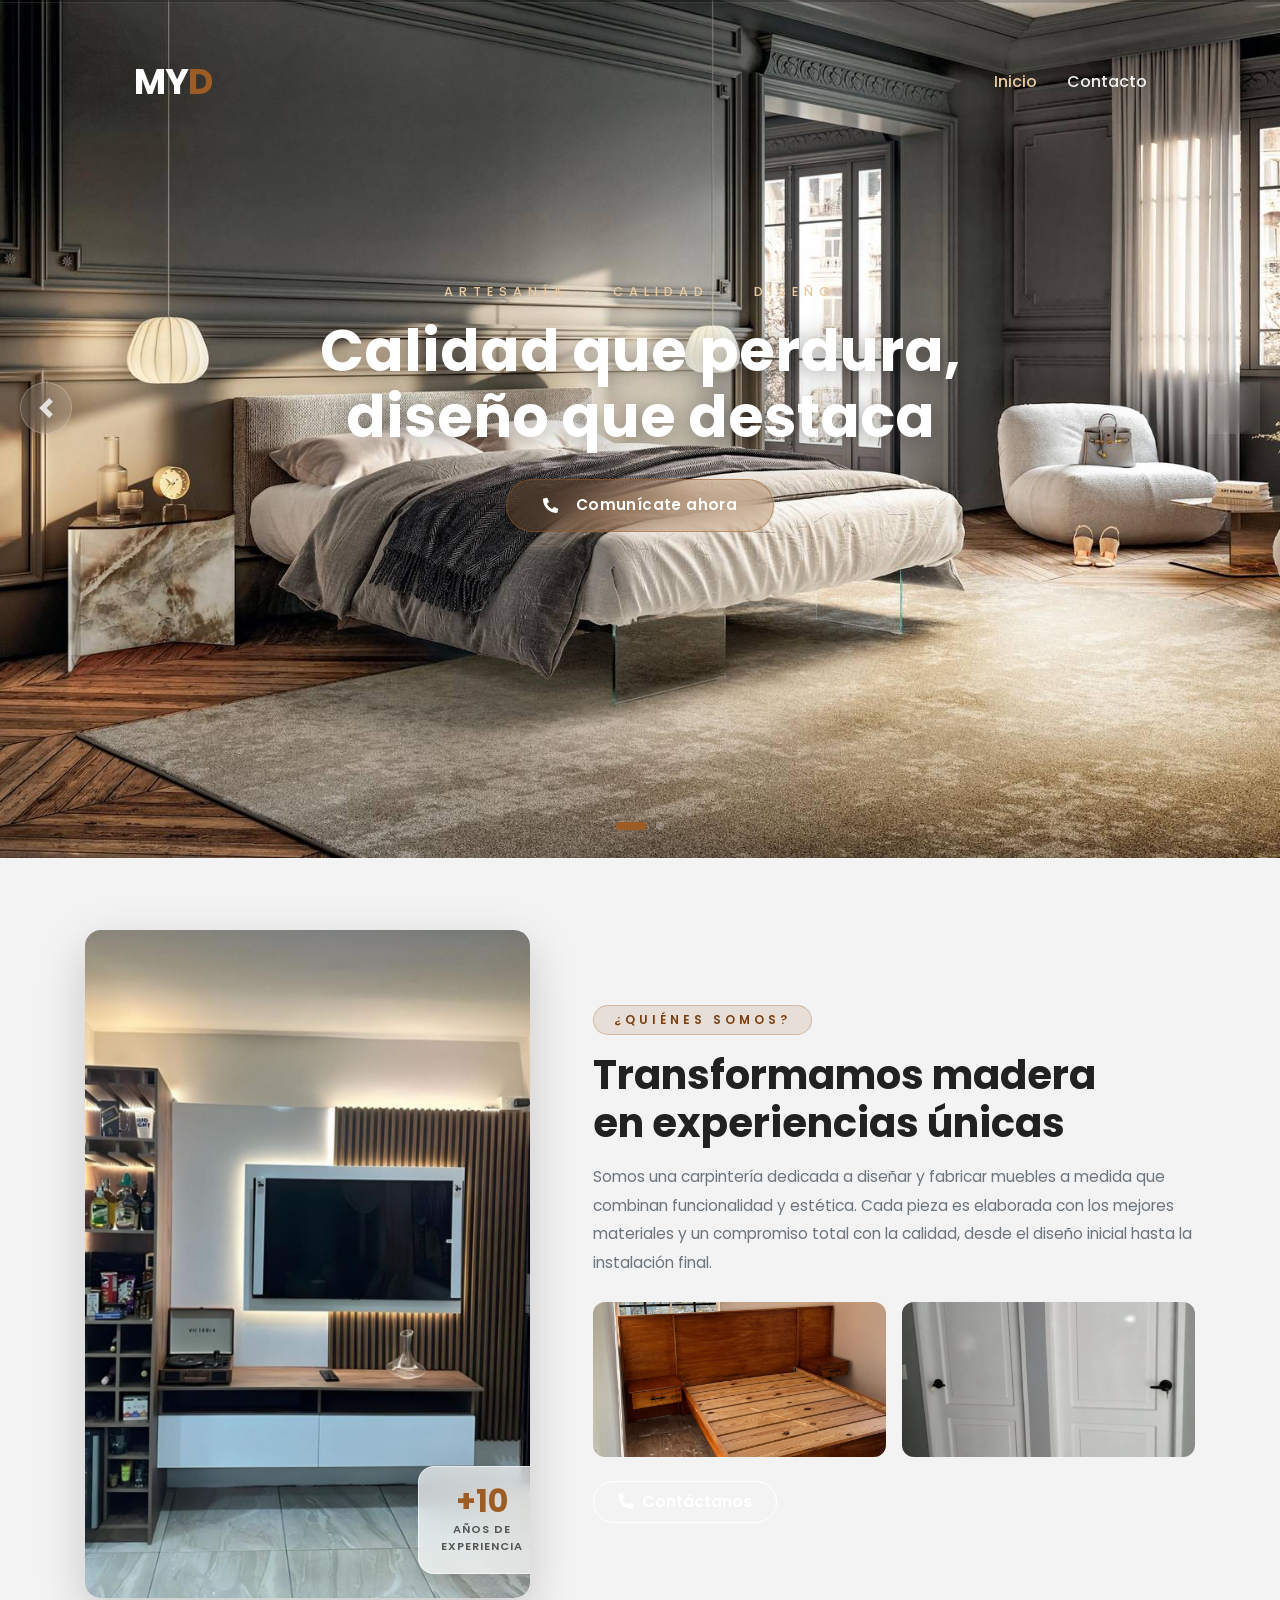
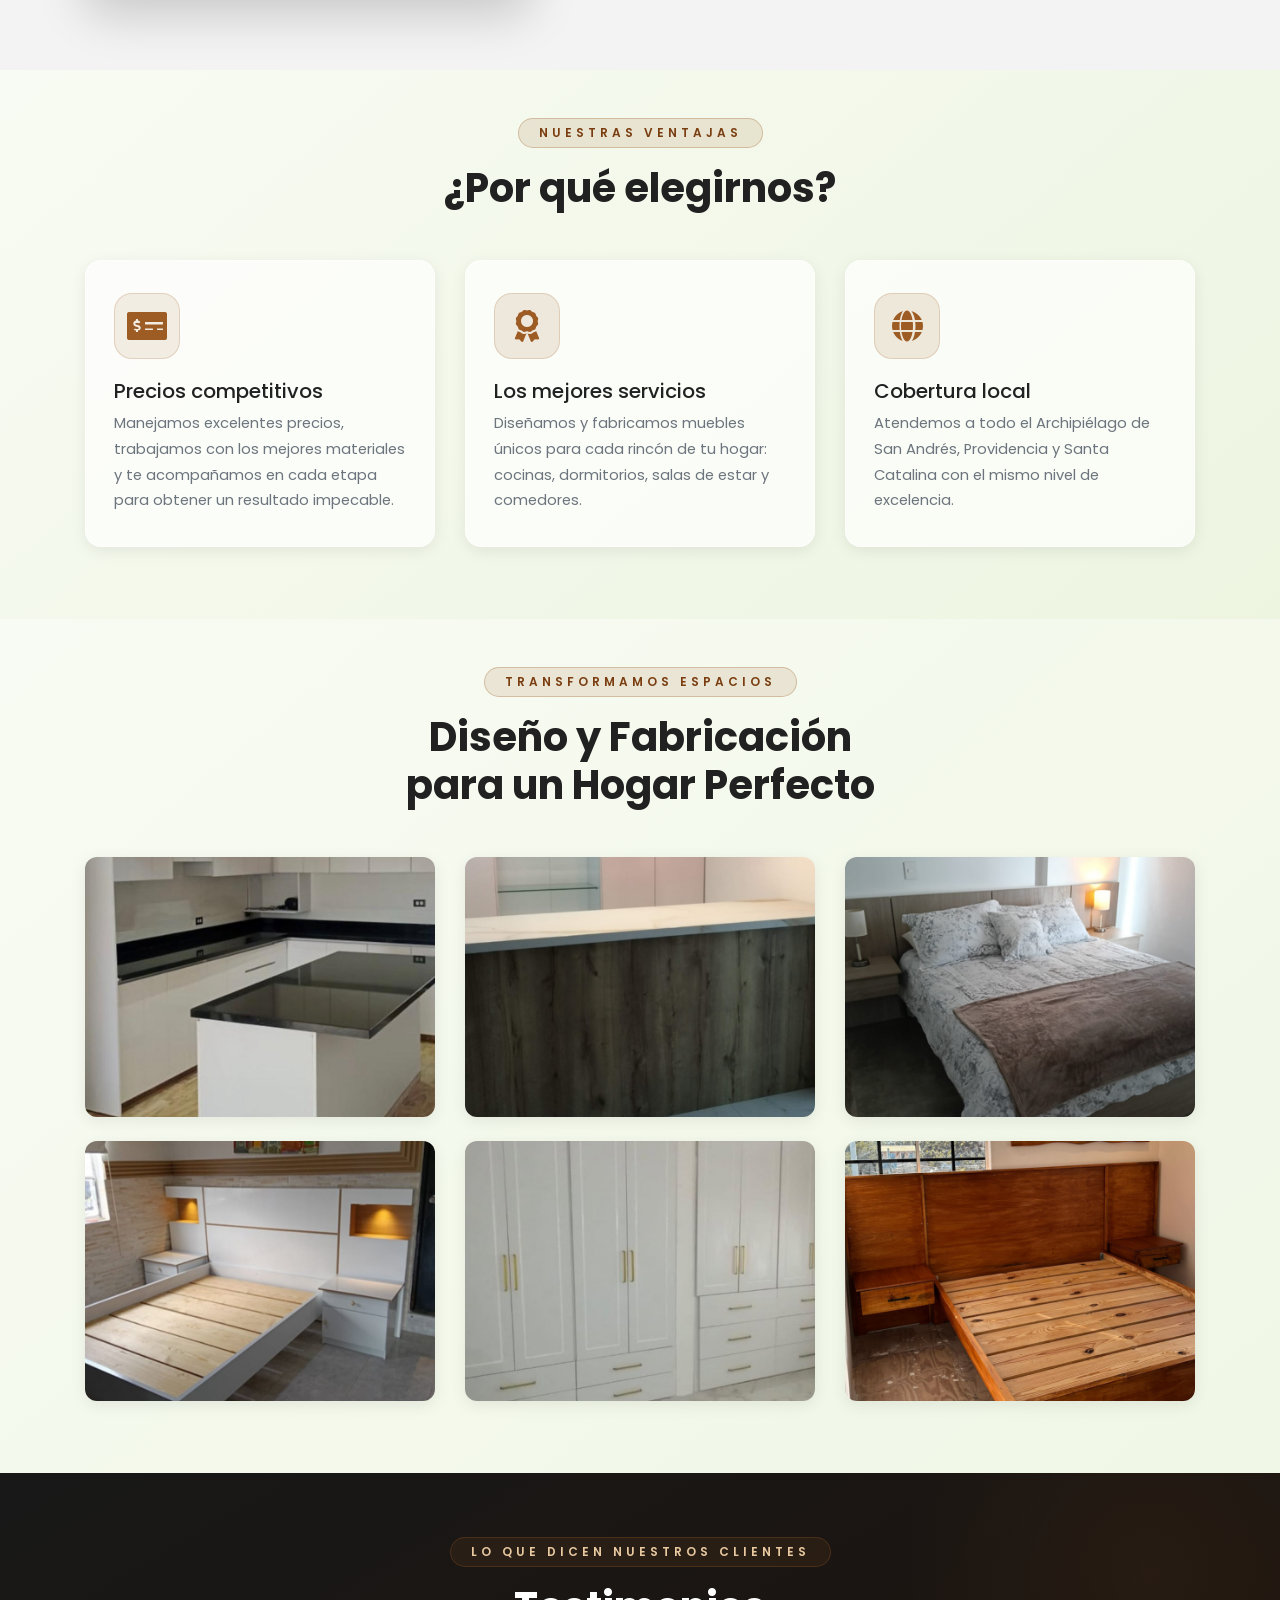
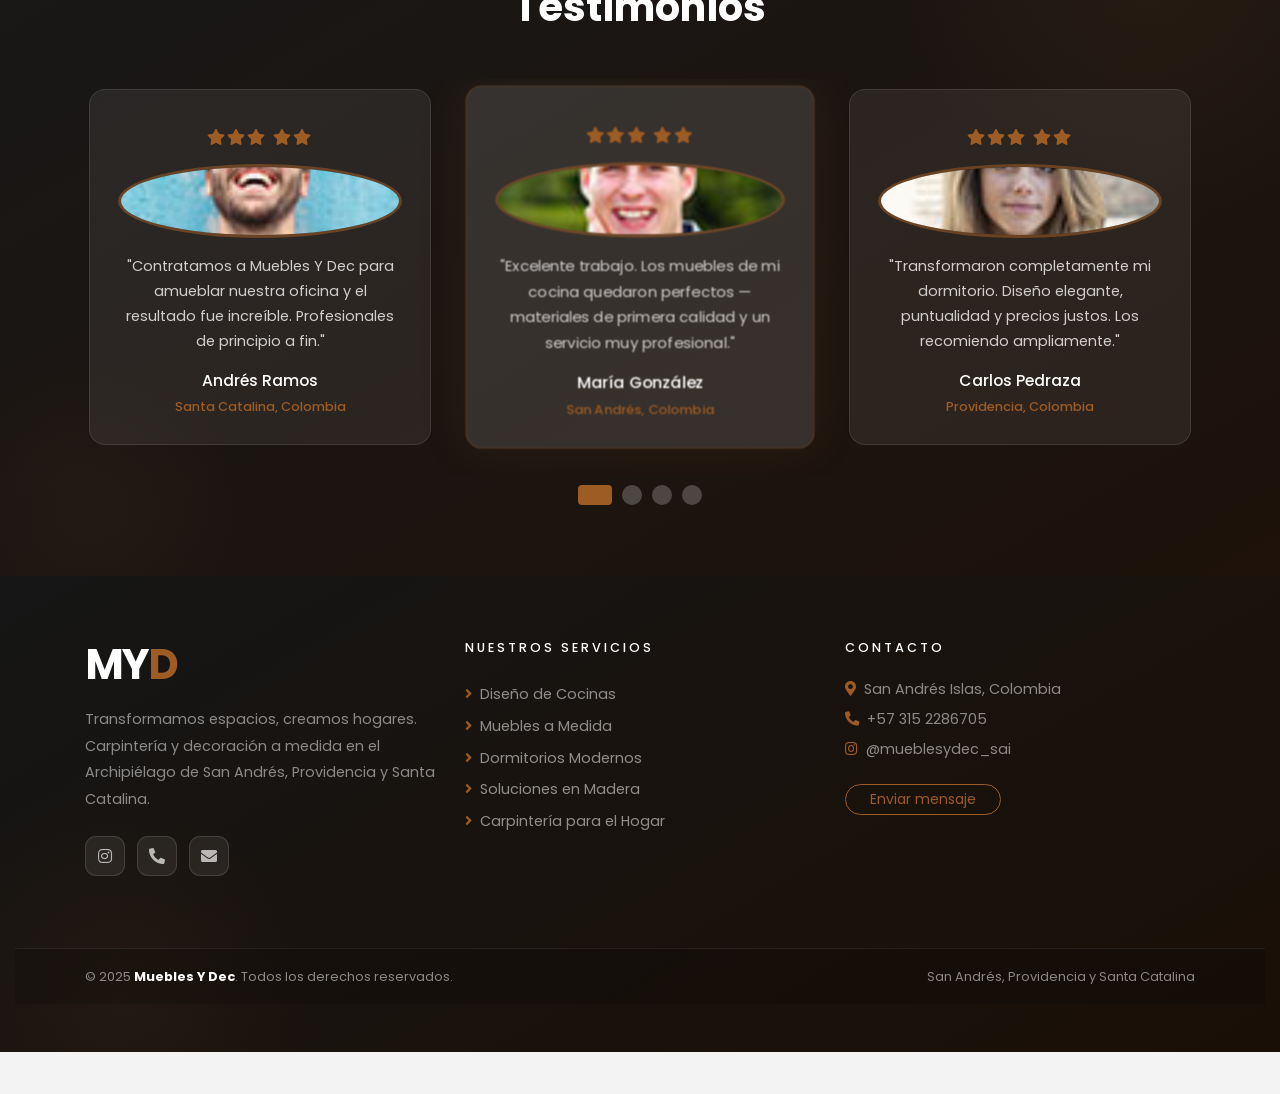
==== commit ed47c05a: "Unify color palette: replace green with brand coffee brown Replaces all occurrences of the green pri" ====
--- a/index.html
+++ b/index.html
@@ -51,13 +51,13 @@
                 <div class="row align-items-center">
                     <div class="col-lg-6 text-lg-left">
                         <p class="text-white-50 mb-0" style="font-size:0.82rem;">
-                            <i class="fa fa-phone-alt mr-2" style="color:#7AB730;"></i>+57 315 2286705
+                            <i class="fa fa-phone-alt mr-2" style="color:#9e5c25;"></i>+57 315 2286705
                         </p>
                     </div>
                     <div class="col-lg-6 text-lg-right">
                         <a href="https://www.instagram.com/mueblesydec_sai?igsh=bmRlYWdtY3Bsd3Iy"
                            target="_blank" rel="noopener"
-                           style="color:#7AB730;font-size:1rem;">
+                           style="color:#9e5c25;font-size:1rem;">
                             <i class="fab fa-instagram"></i>
                         </a>
                     </div>
@@ -314,11 +314,11 @@
     <div class="container-fluid py-5 testimonials-section">
         <div class="ambient-blob"
              style="width:500px;height:500px;top:-150px;right:-120px;
-                    background:radial-gradient(circle,rgba(122,183,48,0.09) 0%,transparent 70%);">
+                    background:radial-gradient(circle,rgba(158,92,37,0.09) 0%,transparent 70%);">
         </div>
         <div class="ambient-blob"
              style="width:300px;height:300px;bottom:-80px;left:-60px;
-                    background:radial-gradient(circle,rgba(122,183,48,0.06) 0%,transparent 70%);
+                    background:radial-gradient(circle,rgba(158,92,37,0.06) 0%,transparent 70%);
                     animation-delay:-5s;">
         </div>
         <div class="container py-3" style="position:relative;z-index:1;">
@@ -379,7 +379,7 @@
     <div class="container-fluid py-5 footer-glass">
         <div class="footer-glow"
              style="width:400px;height:400px;bottom:-150px;left:-80px;
-                    background:radial-gradient(circle,rgba(122,183,48,0.08) 0%,transparent 70%);">
+                    background:radial-gradient(circle,rgba(158,92,37,0.08) 0%,transparent 70%);">
         </div>
         <div class="container pt-3 pb-4" style="position:relative;z-index:1;">
             <div class="row">
--- a/css/style.css
+++ b/css/style.css
@@ -19,8 +19,8 @@
   --white: #fff;
   --gray: #6c757d;
   --gray-dark: #343a40;
-  --primary: #7AB730;
-  --secondary: #f4faec;
+  --primary: #9e5c25;
+  --secondary: #faf4eb;
   --success: #28a745;
   --info: #17a2b8;
   --warning: #ffc107;
@@ -152,7 +152,7 @@
 }
 
 a {
-  color: #7AB730;
+  color: #9e5c25;
   text-decoration: none;
   background-color: transparent;
 }
@@ -2372,26 +2372,26 @@
 .btn-primary:hover {
   color: #fff;
   background-color: #669928;
-  border-color: #5f8f25;
+  border-color: #7a3d10;
 }
 
 .btn-primary:focus, .btn-primary.focus {
   color: #fff;
   background-color: #669928;
-  border-color: #5f8f25;
+  border-color: #7a3d10;
   box-shadow: 0 0 0 0.2rem rgba(142, 194, 79, 0.5);
 }
 
 .btn-primary.disabled, .btn-primary:disabled {
   color: #fff;
-  background-color: #7AB730;
-  border-color: #7AB730;
+  background-color: #9e5c25;
+  border-color: #9e5c25;
 }
 
 .btn-primary:not(:disabled):not(.disabled):active, .btn-primary:not(:disabled):not(.disabled).active,
 .show > .btn-primary.dropdown-toggle {
   color: #fff;
-  background-color: #5f8f25;
+  background-color: #7a3d10;
   border-color: #588423;
 }
 
@@ -2402,8 +2402,8 @@
 
 .btn-secondary {
   color: #212529;
-  background-color: #f4faec;
-  border-color: #f4faec;
+  background-color: #faf4eb;
+  border-color: #faf4eb;
 }
 
 .btn-secondary:hover {
@@ -2421,8 +2421,8 @@
 
 .btn-secondary.disabled, .btn-secondary:disabled {
   color: #212529;
-  background-color: #f4faec;
-  border-color: #f4faec;
+  background-color: #faf4eb;
+  border-color: #faf4eb;
 }
 
 .btn-secondary:not(:disabled):not(.disabled):active, .btn-secondary:not(:disabled):not(.disabled).active,
@@ -2660,14 +2660,14 @@
 }
 
 .btn-outline-primary {
-  color: #7AB730;
-  border-color: #7AB730;
+  color: #9e5c25;
+  border-color: #9e5c25;
 }
 
 .btn-outline-primary:hover {
   color: #fff;
-  background-color: #7AB730;
-  border-color: #7AB730;
+  background-color: #9e5c25;
+  border-color: #9e5c25;
 }
 
 .btn-outline-primary:focus, .btn-outline-primary.focus {
@@ -2675,15 +2675,15 @@
 }
 
 .btn-outline-primary.disabled, .btn-outline-primary:disabled {
-  color: #7AB730;
+  color: #9e5c25;
   background-color: transparent;
 }
 
 .btn-outline-primary:not(:disabled):not(.disabled):active, .btn-outline-primary:not(:disabled):not(.disabled).active,
 .show > .btn-outline-primary.dropdown-toggle {
   color: #fff;
-  background-color: #7AB730;
-  border-color: #7AB730;
+  background-color: #9e5c25;
+  border-color: #9e5c25;
 }
 
 .btn-outline-primary:not(:disabled):not(.disabled):active:focus, .btn-outline-primary:not(:disabled):not(.disabled).active:focus,
@@ -2692,14 +2692,14 @@
 }
 
 .btn-outline-secondary {
-  color: #f4faec;
-  border-color: #f4faec;
+  color: #faf4eb;
+  border-color: #faf4eb;
 }
 
 .btn-outline-secondary:hover {
   color: #212529;
-  background-color: #f4faec;
-  border-color: #f4faec;
+  background-color: #faf4eb;
+  border-color: #faf4eb;
 }
 
 .btn-outline-secondary:focus, .btn-outline-secondary.focus {
@@ -2707,15 +2707,15 @@
 }
 
 .btn-outline-secondary.disabled, .btn-outline-secondary:disabled {
-  color: #f4faec;
+  color: #faf4eb;
   background-color: transparent;
 }
 
 .btn-outline-secondary:not(:disabled):not(.disabled):active, .btn-outline-secondary:not(:disabled):not(.disabled).active,
 .show > .btn-outline-secondary.dropdown-toggle {
   color: #212529;
-  background-color: #f4faec;
-  border-color: #f4faec;
+  background-color: #faf4eb;
+  border-color: #faf4eb;
 }
 
 .btn-outline-secondary:not(:disabled):not(.disabled):active:focus, .btn-outline-secondary:not(:disabled):not(.disabled).active:focus,
@@ -2917,7 +2917,7 @@
 
 .btn-link {
   font-weight: 400;
-  color: #7AB730;
+  color: #9e5c25;
   text-decoration: none;
 }
 
@@ -3214,7 +3214,7 @@
 .dropdown-item.active, .dropdown-item:active {
   color: #fff;
   text-decoration: none;
-  background-color: #7AB730;
+  background-color: #9e5c25;
 }
 
 .dropdown-item.disabled, .dropdown-item:disabled {
@@ -3503,8 +3503,8 @@
 
 .custom-control-input:checked ~ .custom-control-label::before {
   color: #fff;
-  border-color: #7AB730;
-  background-color: #7AB730;
+  border-color: #9e5c25;
+  background-color: #9e5c25;
 }
 
 .custom-control-input:focus ~ .custom-control-label::before {
@@ -3564,8 +3564,8 @@
 }
 
 .custom-checkbox .custom-control-input:indeterminate ~ .custom-control-label::before {
-  border-color: #7AB730;
-  background-color: #7AB730;
+  border-color: #9e5c25;
+  background-color: #9e5c25;
 }
 
 .custom-checkbox .custom-control-input:indeterminate ~ .custom-control-label::after {
@@ -3789,7 +3789,7 @@
   width: 1rem;
   height: 1rem;
   margin-top: -0.25rem;
-  background-color: #7AB730;
+  background-color: #9e5c25;
   border: 0;
   transition: background-color 0.15s ease-in-out, border-color 0.15s ease-in-out, box-shadow 0.15s ease-in-out;
   appearance: none;
@@ -3817,7 +3817,7 @@
 .custom-range::-moz-range-thumb {
   width: 1rem;
   height: 1rem;
-  background-color: #7AB730;
+  background-color: #9e5c25;
   border: 0;
   transition: background-color 0.15s ease-in-out, border-color 0.15s ease-in-out, box-shadow 0.15s ease-in-out;
   appearance: none;
@@ -3848,7 +3848,7 @@
   margin-top: 0;
   margin-right: 0.2rem;
   margin-left: 0.2rem;
-  background-color: #7AB730;
+  background-color: #9e5c25;
   border: 0;
   transition: background-color 0.15s ease-in-out, border-color 0.15s ease-in-out, box-shadow 0.15s ease-in-out;
   appearance: none;
@@ -3976,7 +3976,7 @@
 .nav-pills .nav-link.active,
 .nav-pills .show > .nav-link {
   color: #fff;
-  background-color: #7AB730;
+  background-color: #9e5c25;
 }
 
 .nav-fill > .nav-link,
@@ -4582,7 +4582,7 @@
   padding: 0.5rem 0.75rem;
   margin-left: -1px;
   line-height: 1.25;
-  color: #7AB730;
+  color: #9e5c25;
   background-color: #fff;
   border: 1px solid #dee2e6;
 }
@@ -4608,8 +4608,8 @@
 .page-item.active .page-link {
   z-index: 3;
   color: #fff;
-  background-color: #7AB730;
-  border-color: #7AB730;
+  background-color: #9e5c25;
+  border-color: #9e5c25;
 }
 
 .page-item.disabled .page-link {
@@ -4670,12 +4670,12 @@
 
 .badge-primary {
   color: #fff;
-  background-color: #7AB730;
+  background-color: #9e5c25;
 }
 
 a.badge-primary:hover, a.badge-primary:focus {
   color: #fff;
-  background-color: #5f8f25;
+  background-color: #7a3d10;
 }
 
 a.badge-primary:focus, a.badge-primary.focus {
@@ -4685,7 +4685,7 @@
 
 .badge-secondary {
   color: #212529;
-  background-color: #f4faec;
+  background-color: #faf4eb;
 }
 
 a.badge-secondary:hover, a.badge-secondary:focus {
@@ -4971,7 +4971,7 @@
   color: #fff;
   text-align: center;
   white-space: nowrap;
-  background-color: #7AB730;
+  background-color: #9e5c25;
   transition: width 0.6s ease;
 }
 
@@ -5047,8 +5047,8 @@
 .list-group-item.active {
   z-index: 2;
   color: #fff;
-  background-color: #7AB730;
-  border-color: #7AB730;
+  background-color: #9e5c25;
+  border-color: #9e5c25;
 }
 
 .list-group-item + .list-group-item {
@@ -6104,7 +6104,7 @@
 }
 
 .bg-secondary {
-  background-color: #f4faec !important;
+  background-color: #faf4eb !important;
 }
 
 a.bg-secondary:hover, a.bg-secondary:focus,
@@ -6222,11 +6222,11 @@
 }
 
 .border-primary {
-  border-color: #7AB730 !important;
+  border-color: #9e5c25 !important;
 }
 
 .border-secondary {
-  border-color: #f4faec !important;
+  border-color: #faf4eb !important;
 }
 
 .border-success {
@@ -9272,7 +9272,7 @@
 }
 
 .text-secondary {
-  color: #f4faec !important;
+  color: #faf4eb !important;
 }
 
 a.text-secondary:hover, a.text-secondary:focus {
@@ -9619,14 +9619,14 @@
   display: flex;
   align-items: center;
   justify-content: center;
-  border: 2px solid #7AB730;
+  border: 2px solid #9e5c25;
   background: #FFFFFF;
-  color: #7AB730;
+  color: #9e5c25;
   transition: .5s;
 }
 
 .service-item:hover i {
-  background: #7AB730;
+  background: #9e5c25;
   color: #FFFFFF;
 }
 
@@ -9723,7 +9723,7 @@
 
 .testimonial-carousel .owl-dot.active {
   width: 40px;
-  background: #7AB730;
+  background: #9e5c25;
 }
 
 .testimonial-carousel .owl-item.center .testimonial-text {
@@ -9748,7 +9748,7 @@
   align-items: center;
   justify-content: center;
   flex-direction: column;
-  background: #7AB730;
+  background: #9e5c25;
 }
 
 .blog-date::after {
@@ -9759,7 +9759,7 @@
   top: -15px;
   left: 0;
   border: 8px solid;
-  border-color: transparent #5f8f25 #5f8f25 transparent;
+  border-color: transparent #7a3d10 #7a3d10 transparent;
   z-index: -1;
 }
 
--- a/css/modern.css
+++ b/css/modern.css
@@ -18,14 +18,13 @@
   --shadow-sm:     0 4px 16px rgba(0,0,0,0.08);
   --shadow-md:     0 8px 32px rgba(0,0,0,0.12);
   --shadow-lg:     0 16px 48px rgba(0,0,0,0.18);
-  --shadow-green:  0 8px 30px rgba(122,183,48,0.35);
+  --shadow-primary: 0 8px 30px rgba(158,92,37,0.35);
   --radius-sm: 10px;
   --radius-md: 16px;
   --radius-pill: 50px;
-  --primary-rgb: 122, 183, 48;
-  --primary-light: rgba(122, 183, 48, 0.14);
-  --primary-dark-color: #5f8f25;
-  --accent: #9e5c25;
+  --primary-rgb: 158, 92, 37;
+  --primary-light: rgba(158, 92, 37, 0.13);
+  --primary-dark-color: #7a3d10;
   --ease-out:   cubic-bezier(0.25, 0.46, 0.45, 0.94);
   --ease-spring: cubic-bezier(0.34, 1.56, 0.64, 1);
   --t-base:   0.4s var(--ease-out);
@@ -50,7 +49,7 @@
   font-family: 'Poppins', sans-serif;
   font-size: 3rem;
   font-weight: 700;
-  color: var(--primary, #7AB730);
+  color: var(--primary, #9e5c25);
   animation: loaderPulse 1.3s ease-in-out infinite;
   letter-spacing: -2px;
 }
@@ -67,7 +66,7 @@
   top: 0; left: 0;
   height: 3px;
   width: 0%;
-  background: linear-gradient(90deg, var(--primary, #7AB730) 0%, #c5e87a 100%);
+  background: linear-gradient(90deg, var(--primary, #9e5c25) 0%, #e8c9a0 100%);
   z-index: 99999;
   transition: width 0.08s linear;
   pointer-events: none;
@@ -133,7 +132,7 @@
   display: inline-block;
   padding: 5px 20px;
   background: var(--primary-light);
-  border: 1px solid rgba(122,183,48,0.3);
+  border: 1px solid rgba(158,92,37,0.3);
   border-radius: var(--radius-pill);
   color: var(--primary-dark-color);
   font-size: 0.75rem;
@@ -142,9 +141,9 @@
   text-transform: uppercase;
 }
 .section-pill--light {
-  background: rgba(122,183,48,0.12);
-  border-color: rgba(122,183,48,0.28);
-  color: #c6e87e;
+  background: rgba(158,92,37,0.12);
+  border-color: rgba(158,92,37,0.28);
+  color: #e8c9a0;
 }
 
 /* ──────────────────────────────────────────
@@ -196,7 +195,7 @@
 }
 .nav-transparent .navbar-light .navbar-nav .nav-link { color: rgba(255,255,255,0.92) !important; }
 .nav-transparent .navbar-light .navbar-nav .nav-link:hover,
-.nav-transparent .navbar-light .navbar-nav .nav-link.active { color: #c5e87a !important; }
+.nav-transparent .navbar-light .navbar-nav .nav-link.active { color: #e8c9a0 !important; }
 .nav-transparent .navbar-brand h1 .text-dark { color: #fff !important; }
 
 /* Scrolled glass state */
@@ -262,7 +261,7 @@
   font-size: 0.8rem;
   letter-spacing: 6px;
   text-transform: uppercase;
-  color: #c5e87a;
+  color: #e8c9a0;
   margin-bottom: 1.2rem;
   opacity: 0;
   transform: translateY(22px);
@@ -313,7 +312,7 @@
   background: rgba(var(--primary-rgb), 0.52);
   border-color: rgba(var(--primary-rgb), 0.85);
   transform: translateY(-3px);
-  box-shadow: var(--shadow-green);
+  box-shadow: var(--shadow-primary);
   color: #fff !important;
 }
 
@@ -356,7 +355,7 @@
 .carousel-indicators .active {
   width: 30px;
   border-radius: 4px;
-  background: var(--primary, #7AB730);
+  background: var(--primary, #9e5c25);
 }
 
 /* ──────────────────────────────────────────
@@ -382,7 +381,7 @@
 .about-badge .badge-num {
   font-size: 2rem;
   font-weight: 700;
-  color: var(--primary, #7AB730);
+  color: var(--primary, #9e5c25);
   line-height: 1;
   display: block;
 }
@@ -432,8 +431,8 @@
   border: 1px solid rgba(var(--primary-rgb), 0.2);
 }
 .feature-glass-card:hover .feature-icon {
-  background: var(--primary, #7AB730);
-  border-color: var(--primary, #7AB730);
+  background: var(--primary, #9e5c25);
+  border-color: var(--primary, #9e5c25);
   transform: scale(1.12) rotate(6deg);
 }
 .feature-icon--accent { background: rgba(158,92,37,0.1); border-color: rgba(158,92,37,0.2); }
@@ -502,7 +501,7 @@
    TESTIMONIALS — Dark Glass
 ────────────────────────────────────────── */
 .testimonials-section {
-  background: linear-gradient(150deg, #181818 0%, #1e2d0e 100%);
+  background: linear-gradient(150deg, #181818 0%, #1e120a 100%);
   position: relative;
   overflow: hidden;
 }
@@ -543,10 +542,10 @@
   margin: 0 auto 16px;
   display: block;
 }
-.t-card-stars { color: var(--primary, #7AB730); margin-bottom: 14px; letter-spacing: 2px; }
+.t-card-stars { color: var(--primary, #9e5c25); margin-bottom: 14px; letter-spacing: 2px; }
 .t-card p { color: rgba(255,255,255,0.78); font-size: 0.91rem; line-height: 1.72; margin-bottom: 18px; }
 .t-card h5 { color: #fff; font-size: 0.98rem; margin-bottom: 3px; }
-.t-card span { color: var(--primary, #7AB730); font-size: 0.8rem; font-weight: 500; }
+.t-card span { color: var(--primary, #9e5c25); font-size: 0.8rem; font-weight: 500; }
 
 /* Owl dots override for testimonials */
 .testimonials-section .testimonial-carousel .owl-dots { margin-top: 8px; }
@@ -555,7 +554,7 @@
   border-radius: 50%;
 }
 .testimonials-section .testimonial-carousel .owl-dot.active {
-  background: var(--primary, #7AB730) !important;
+  background: var(--primary, #9e5c25) !important;
   width: 34px !important;
   border-radius: 4px !important;
 }
@@ -564,7 +563,7 @@
    FOOTER — Dark Liquid Glass
 ────────────────────────────────────────── */
 .footer-glass {
-  background: linear-gradient(150deg, #161616 0%, #1a2c0c 100%);
+  background: linear-gradient(150deg, #161616 0%, #1a0f06 100%);
   position: relative;
   overflow: hidden;
 }
@@ -575,7 +574,7 @@
 }
 .footer-brand h1 {
   font-size: 2.6rem !important;
-  color: var(--primary, #7AB730) !important;
+  color: var(--primary, #9e5c25) !important;
   position: static !important;
   transform: none !important;
   top: auto !important; left: auto !important;
@@ -589,7 +588,7 @@
   font-size: 0.9rem;
   transition: color var(--t-base), padding-left var(--t-base);
 }
-.footer-link:hover { color: var(--primary, #7AB730); text-decoration: none; padding-left: 6px; }
+.footer-link:hover { color: var(--primary, #9e5c25); text-decoration: none; padding-left: 6px; }
 .footer-social-btn {
   display: inline-flex;
   align-items: center;
@@ -604,8 +603,8 @@
   margin-right: 8px;
 }
 .footer-social-btn:hover {
-  background: var(--primary, #7AB730);
-  border-color: var(--primary, #7AB730);
+  background: var(--primary, #9e5c25);
+  border-color: var(--primary, #9e5c25);
   color: #fff !important;
   transform: translateY(-3px);
 }
@@ -636,8 +635,8 @@
   justify-content: center !important;
 }
 .back-to-top:hover {
-  background: var(--primary, #7AB730) !important;
-  border-color: var(--primary, #7AB730) !important;
+  background: var(--primary, #9e5c25) !important;
+  border-color: var(--primary, #9e5c25) !important;
   transform: translateY(-5px) !important;
   box-shadow: 0 10px 32px rgba(var(--primary-rgb), 0.48) !important;
 }
